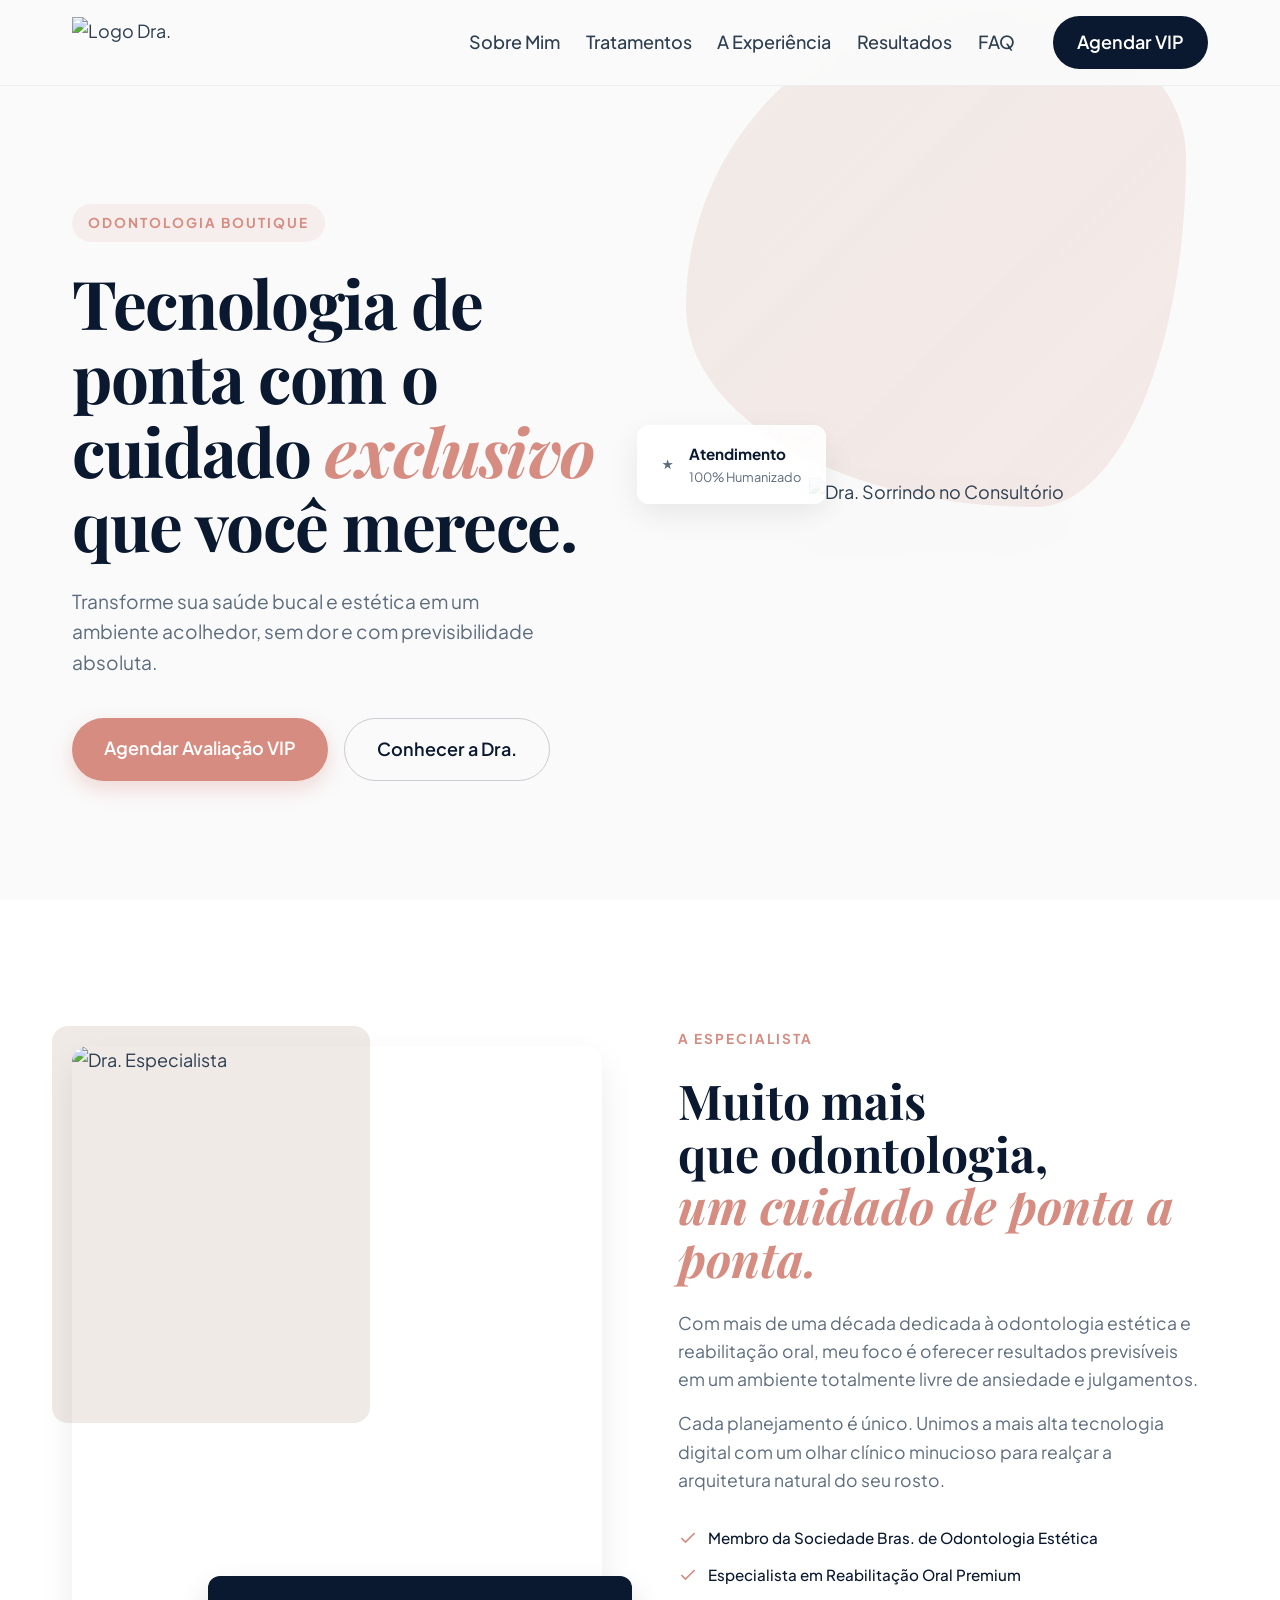
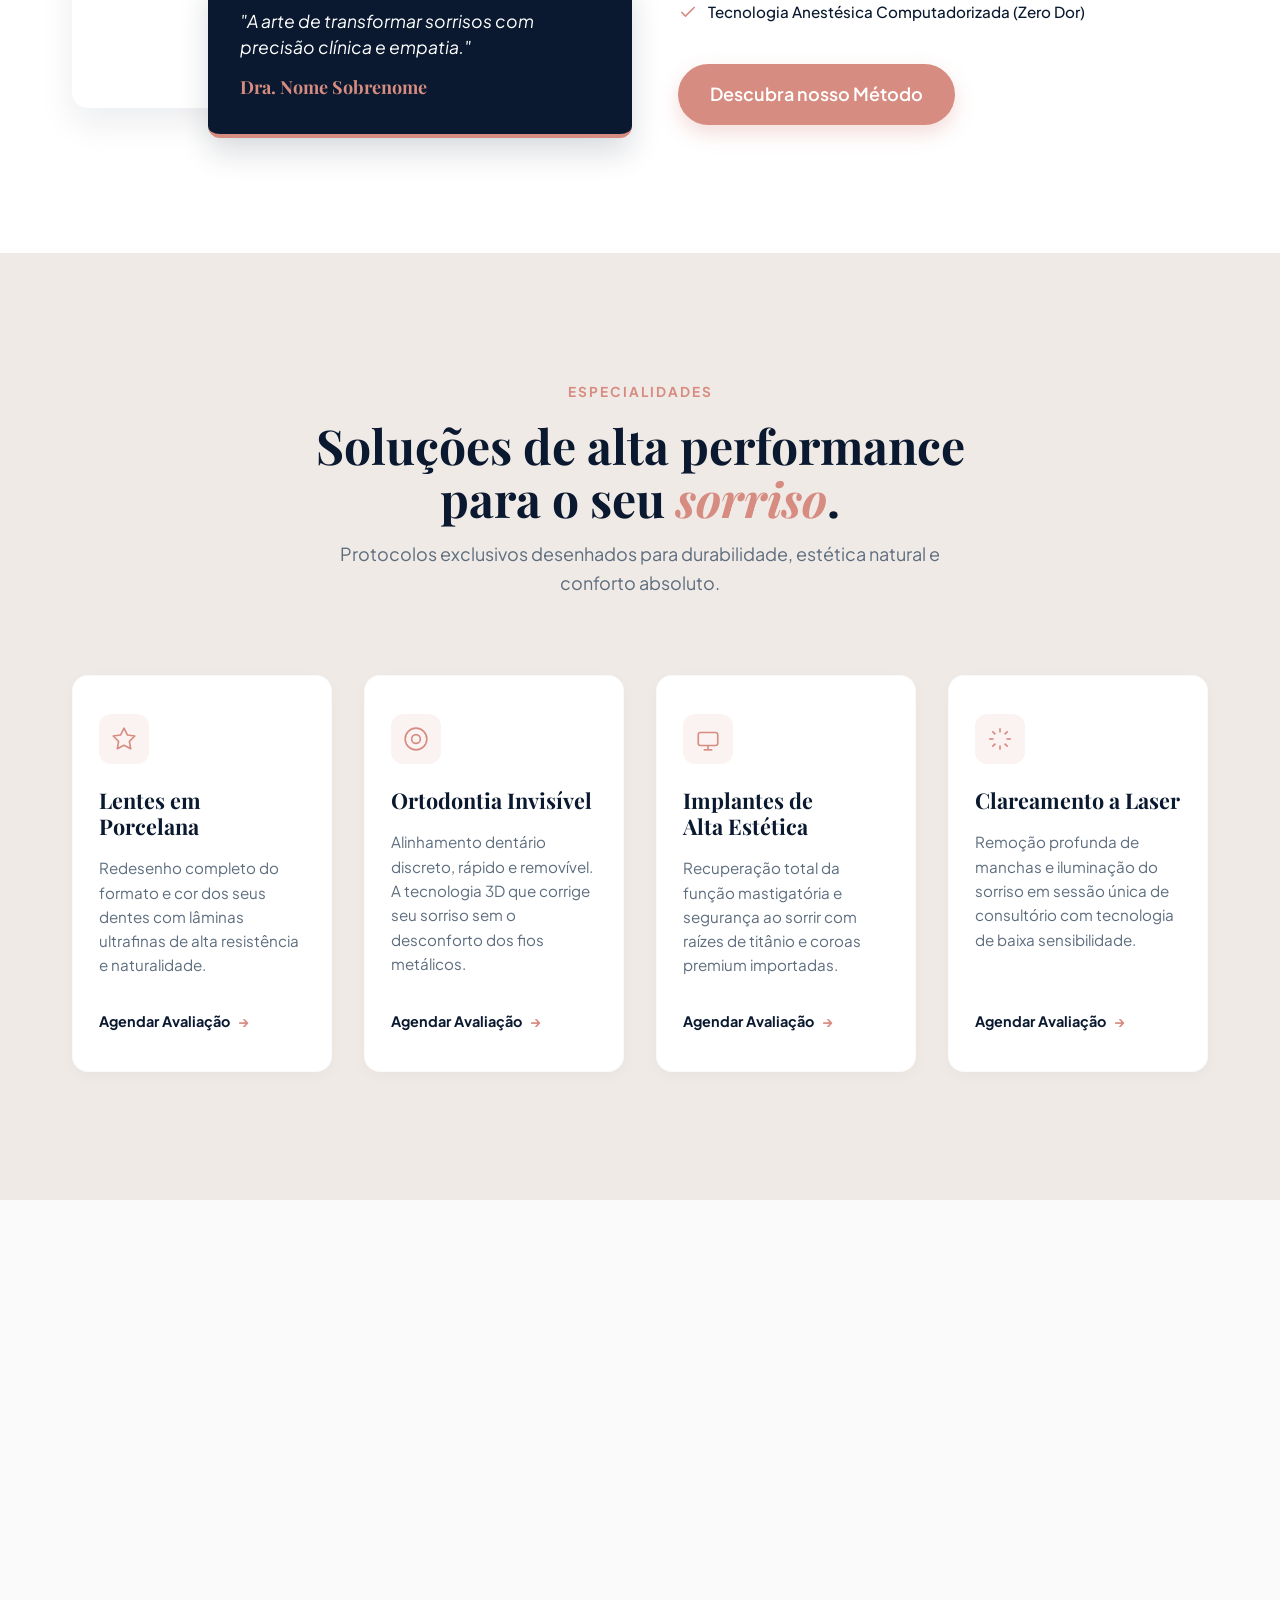
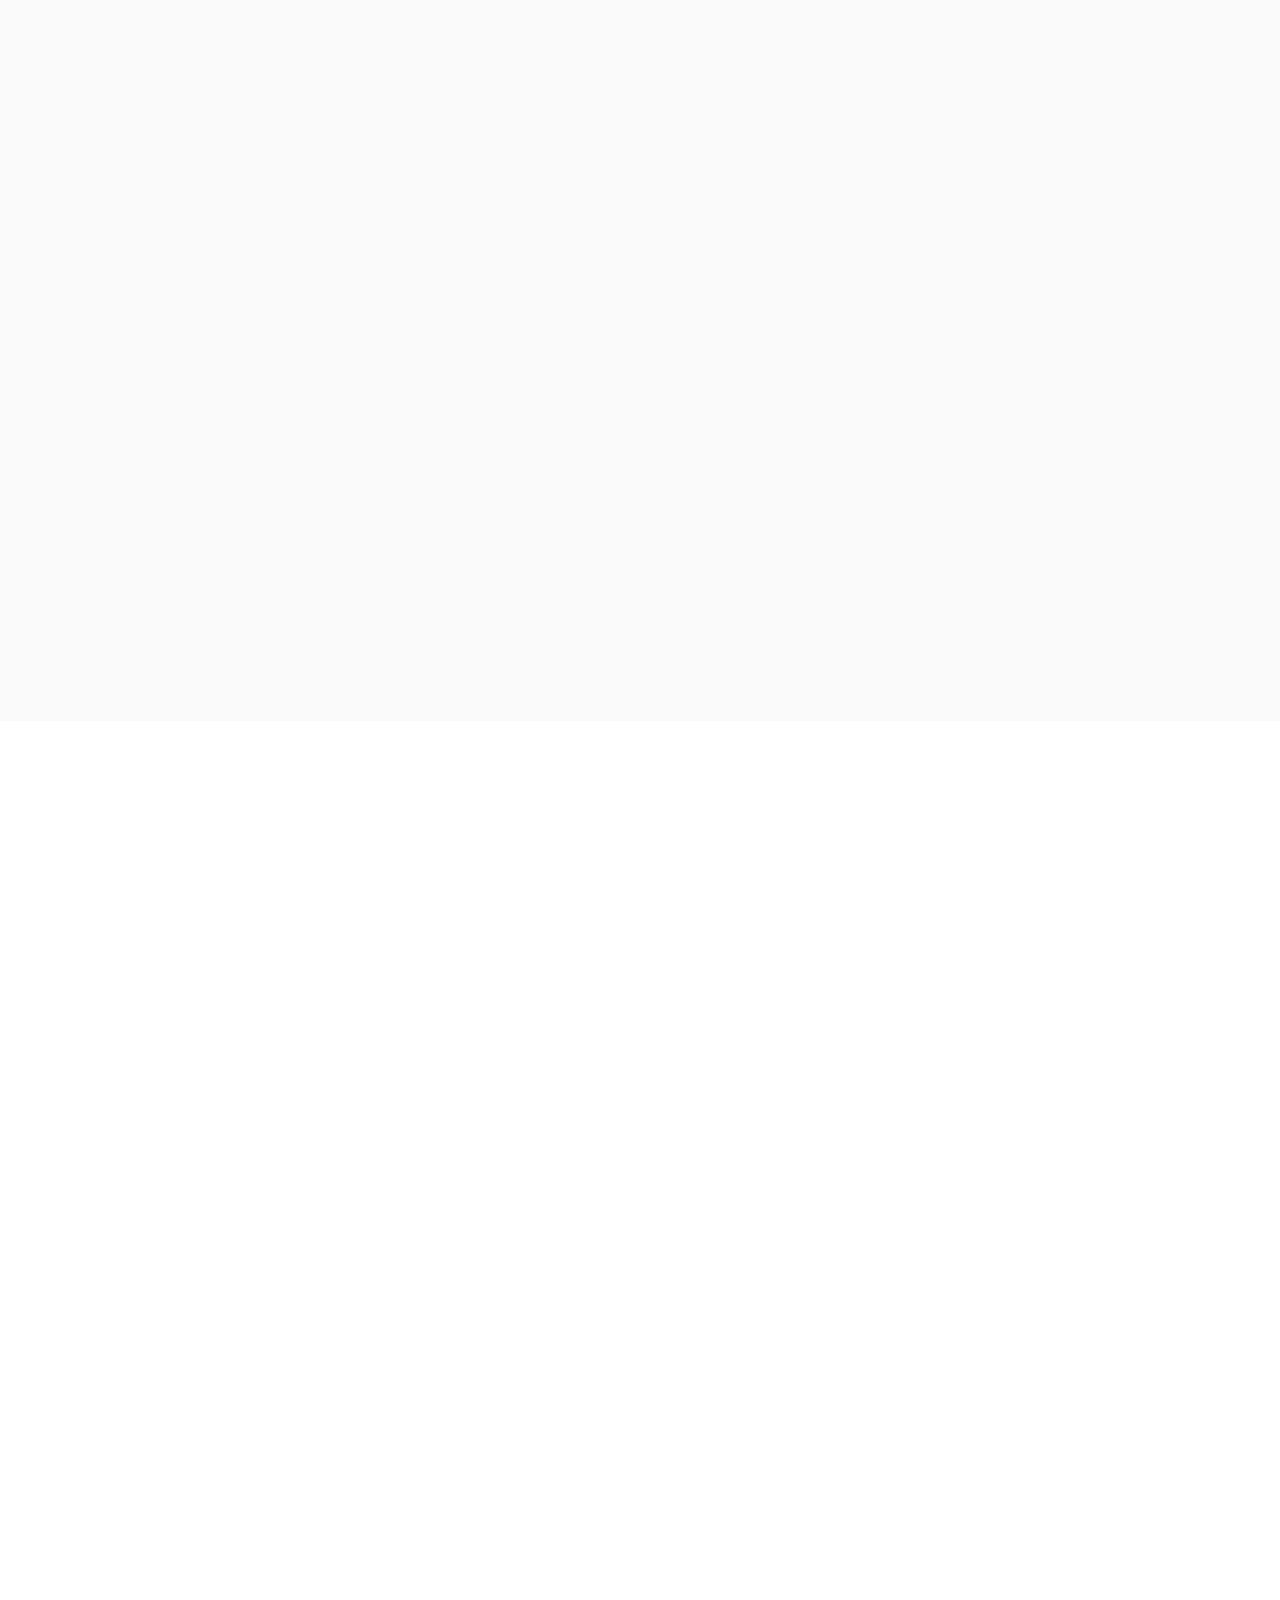
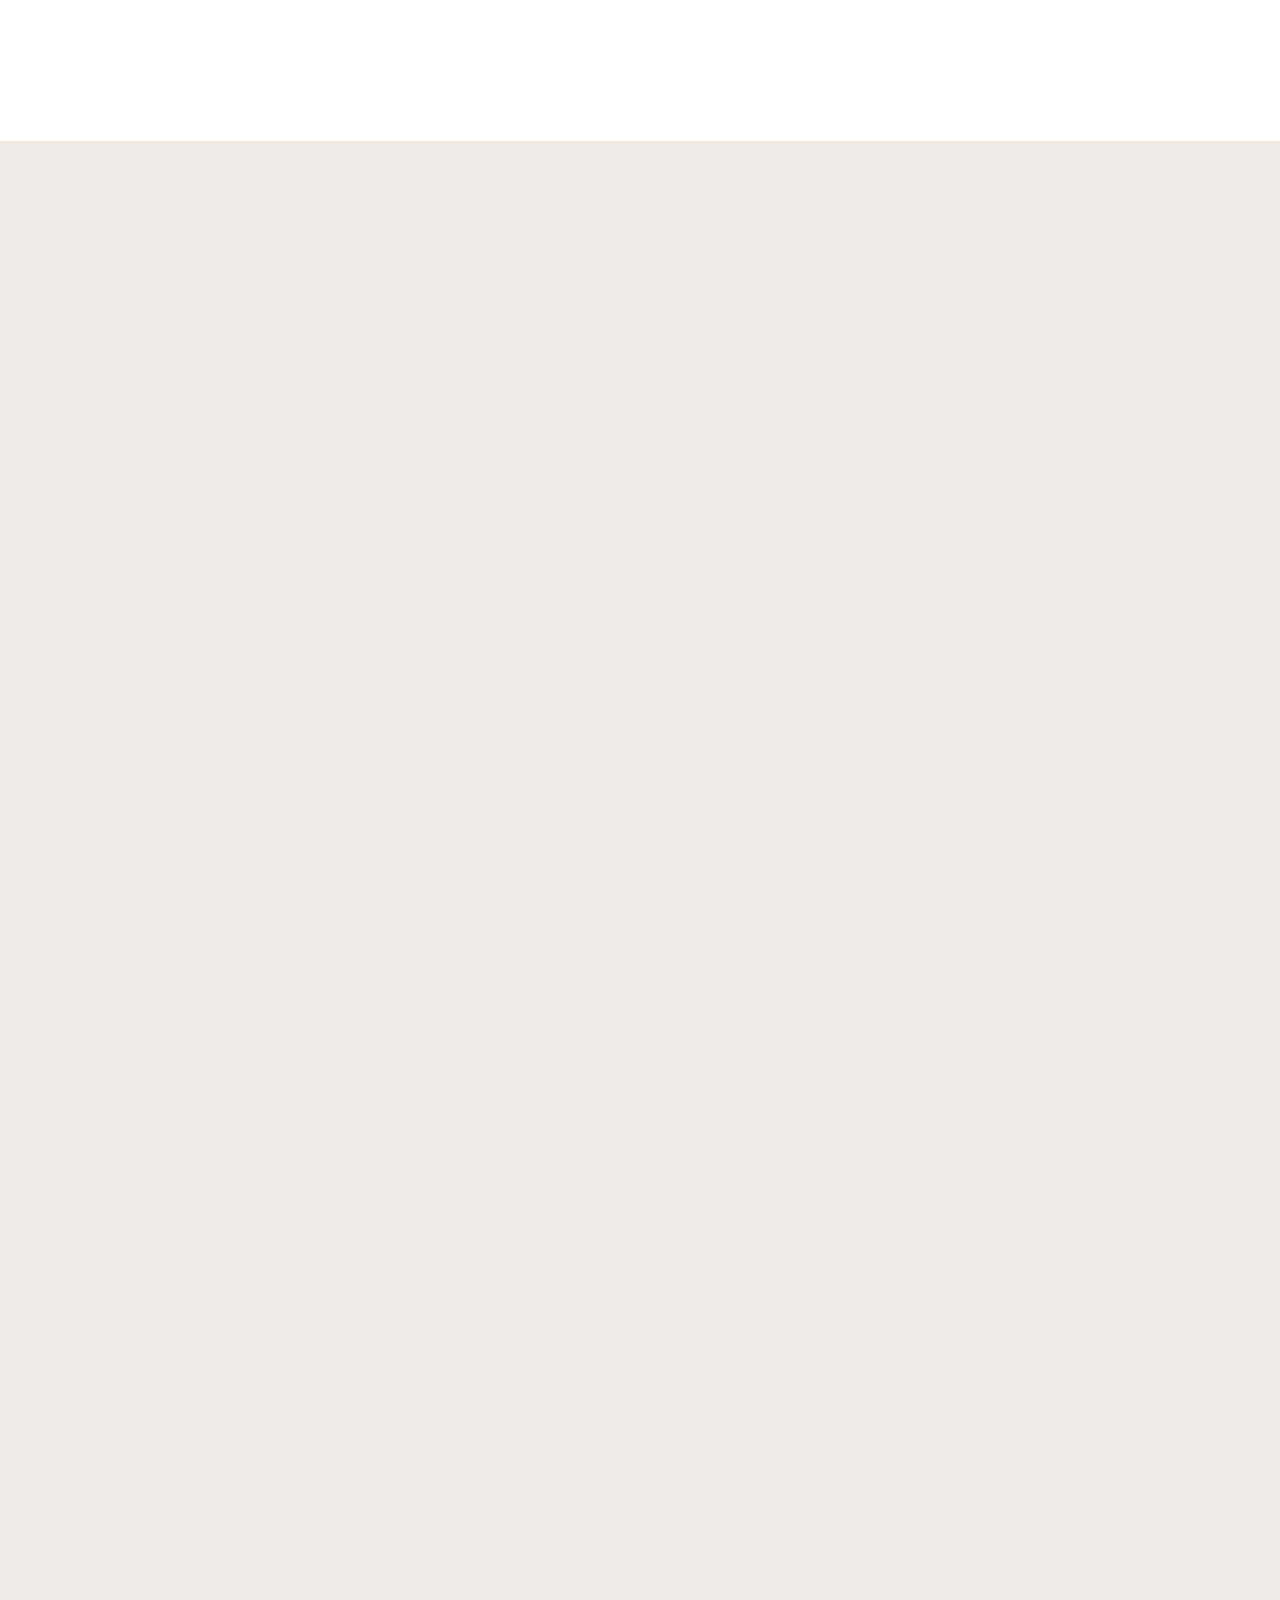
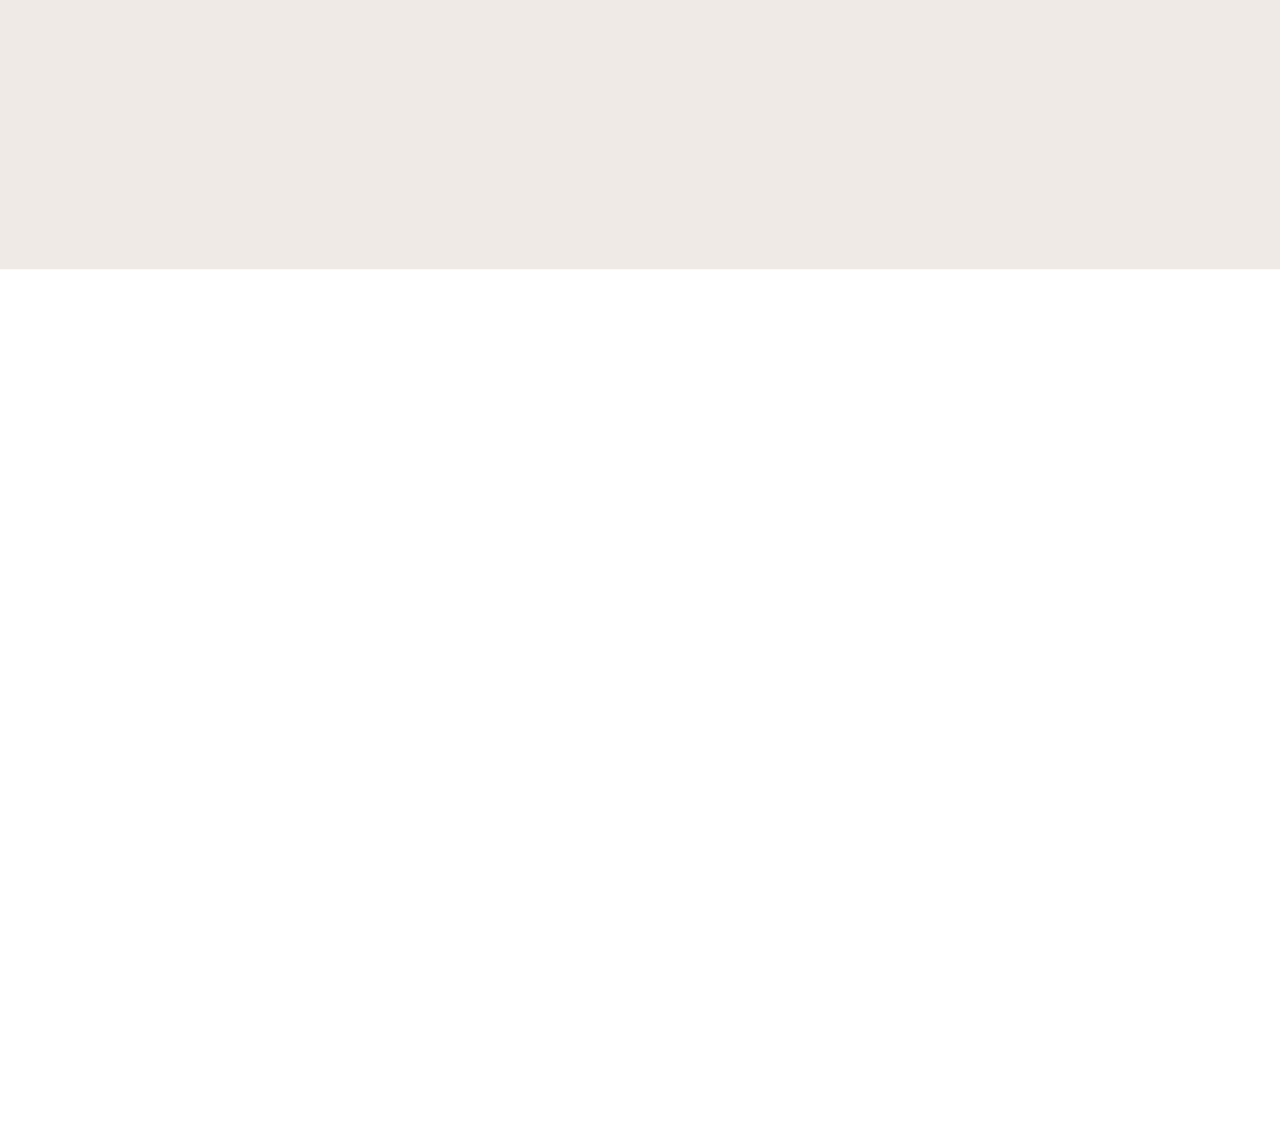
==== index.html @ 623f7284 "Initial commit" ====
<!DOCTYPE html>
<html lang="pt-BR">

<head>
    <meta charset="UTF-8">
    <meta name="viewport" content="width=device-width, initial-scale=1.0">
    <title>Dra. Especialista | Odontologia Boutique</title>
    <meta name="description"
        content="Odontologia avançada com cuidado exclusivo. Transforme seu sorriso e sua confiança.">

    <link rel="preconnect" href="https://fonts.googleapis.com">
    <link rel="preconnect" href="https://fonts.gstatic.com" crossorigin>
    <link
        href="https://fonts.googleapis.com/css2?family=Playfair+Display:ital,wght@0,600;0,700;1,600&family=Plus+Jakarta+Sans:wght@400;500;600;700&display=swap"
        rel="stylesheet">

    <link rel="stylesheet" href="style/style.css">
</head>

<body>

    <header class="header-principal">
        <div class="container-nav">
            <a href="#" class="logo-link" aria-label="Página Inicial">
                <img src="img/logo-dra.png" alt="Logo Dra." width="180" height="60" class="logo-img" decoding="async"
                    fetchpriority="high">
            </a>

            <nav class="nav-menu" id="nav-menu" aria-label="Menu Principal">
                <ul class="nav-lista">
                    <li><a href="#sobre" class="nav-link">Sobre Mim</a></li>
                    <li><a href="#tratamentos" class="nav-link">Tratamentos</a></li>
                    <li><a href="#experiencia" class="nav-link">A Experiência</a></li>
                    <li><a href="#resultados" class="nav-link">Resultados</a></li>
                    <li><a href="#faq" class="nav-link">FAQ</a></li>
                </ul>
                <a href="#agendar" class="btn-cta-nav">Agendar VIP</a>
            </nav>

            <button class="menu-toggle" aria-expanded="false" aria-controls="nav-menu"
                aria-label="Abrir menu de navegação">
                <span class="linha"></span>
                <span class="linha"></span>
            </button>
        </div>
    </header>

    <main id="conteudo-principal">

        <section class="hero-dra" id="inicio">
            <div class="container-hero-dra">

                <div class="hero-conteudo">
                    <span class="badge-hero slide-up-1">Odontologia Boutique</span>
                    <h1 class="hero-titulo slide-up-2">
                        Tecnologia de ponta com o cuidado <span class="destaque-rosa">exclusivo</span> que você merece.
                    </h1>
                    <p class="hero-subtexto slide-up-3">
                        Transforme sua saúde bucal e estética em um ambiente acolhedor, sem dor e com previsibilidade
                        absoluta.
                    </p>
                    <div class="hero-botoes slide-up-4">
                        <a href="#agendar" class="btn-primario">Agendar Avaliação VIP</a>
                        <a href="#sobre" class="btn-secundario">Conhecer a Dra.</a>
                    </div>
                </div>

                <div class="hero-imagem fade-in-right">
                    <div class="shape-fundo"></div>
                    <picture>
                        <source srcset="img/dra-hero.avif" type="image/avif">
                        <img src="img/dra-hero.webp" alt="Dra. Sorrindo no Consultório" class="img-dra"
                            fetchpriority="high" decoding="sync" loading="eager">
                    </picture>

                    <div class="card-flutuante">
                        <span class="icone-star">★</span>
                        <div>
                            <strong>Atendimento</strong>
                            <span>100% Humanizado</span>
                        </div>
                    </div>
                </div>

            </div>
        </section>
        <section class="secao-sobre" id="sobre">
            <div class="container-sobre">

                <div class="sobre-imagem-wrapper reveal fade-in-left">
                    <div class="sobre-decoracao"></div>
                    <img src="img/dra-perfil.webp" alt="Dra. Especialista" loading="lazy" class="img-sobre">

                    <div class="sobre-quote">
                        <p>"A arte de transformar sorrisos com precisão clínica e empatia."</p>
                        <span class="assinatura-dra">Dra. Nome Sobrenome</span>
                    </div>
                </div>

                <div class="sobre-conteudo reveal slide-up">
                    <span class="badge-secao">A Especialista</span>
                    <h2 class="titulo-secao">
                        Muito mais que odontologia, <br>
                        <span class="destaque-rosa">um cuidado de ponta a ponta.</span>
                    </h2>

                    <div class="textos-sobre">
                        <p>Com mais de uma década dedicada à odontologia estética e reabilitação oral, meu foco é
                            oferecer resultados previsíveis em um ambiente totalmente livre de ansiedade e julgamentos.
                        </p>
                        <p>Cada planejamento é único. Unimos a mais alta tecnologia digital com um olhar clínico
                            minucioso para realçar a arquitetura natural do seu rosto.</p>
                    </div>

                    <ul class="lista-credenciais">
                        <li>
                            <svg viewBox="0 0 24 24" fill="none" stroke="var(--cor-secundaria)" stroke-width="2"
                                width="20" height="20">
                                <polyline points="20 6 9 17 4 12"></polyline>
                            </svg>
                            Membro da Sociedade Bras. de Odontologia Estética
                        </li>
                        <li>
                            <svg viewBox="0 0 24 24" fill="none" stroke="var(--cor-secundaria)" stroke-width="2"
                                width="20" height="20">
                                <polyline points="20 6 9 17 4 12"></polyline>
                            </svg>
                            Especialista em Reabilitação Oral Premium
                        </li>
                        <li>
                            <svg viewBox="0 0 24 24" fill="none" stroke="var(--cor-secundaria)" stroke-width="2"
                                width="20" height="20">
                                <polyline points="20 6 9 17 4 12"></polyline>
                            </svg>
                            Tecnologia Anestésica Computadorizada (Zero Dor)
                        </li>
                    </ul>

                    <a href="#experiencia" class="btn-primario btn-margin-top">Descubra nosso Método</a>
                </div>

            </div>
        </section>
        <section class="secao-tratamentos" id="tratamentos">
            <div class="container-tratamentos">

                <div class="cabecalho-secao reveal slide-up">
                    <span class="badge-secao badge-centralizado">Especialidades</span>
                    <h2 class="titulo-secao">
                        Soluções de alta performance <br> para o seu <span class="destaque-rosa">sorriso</span>.
                    </h2>
                    <p class="subtitulo-secao">Protocolos exclusivos desenhados para durabilidade, estética natural e
                        conforto absoluto.</p>
                </div>

                <div class="grid-tratamentos">

                    <article class="card-tratamento reveal slide-up" style="animation-delay: 0.1s;">
                        <div class="icone-tratamento">
                            <svg viewBox="0 0 24 24" fill="none" stroke="currentColor" stroke-width="1.5">
                                <path
                                    d="M12 2L15.09 8.26L22 9.27L17 14.14L18.18 21.02L12 17.77L5.82 21.02L7 14.14L2 9.27L8.91 8.26L12 2Z"
                                    stroke-linejoin="round" />
                            </svg>
                        </div>
                        <h3>Lentes em Porcelana</h3>
                        <p>Redesenho completo do formato e cor dos seus dentes com lâminas ultrafinas de alta
                            resistência e naturalidade.</p>
                        <a href="#agendar" class="link-tratamento">Agendar Avaliação <span class="seta">→</span></a>
                    </article>

                    <article class="card-tratamento reveal slide-up" style="animation-delay: 0.2s;">
                        <div class="icone-tratamento">
                            <svg viewBox="0 0 24 24" fill="none" stroke="currentColor" stroke-width="1.5">
                                <path
                                    d="M12 22C17.5228 22 22 17.5228 22 12C22 6.47715 17.5228 2 12 2C6.47715 2 2 6.47715 2 12C2 17.5228 6.47715 22 12 22Z"
                                    stroke-linejoin="round" />
                                <path
                                    d="M8 12C8 14.2091 9.79086 16 12 16C14.2091 16 16 14.2091 16 12C16 9.79086 14.2091 8 12 8C9.79086 8 8 9.79086 8 12Z"
                                    stroke-linejoin="round" />
                            </svg>
                        </div>
                        <h3>Ortodontia Invisível</h3>
                        <p>Alinhamento dentário discreto, rápido e removível. A tecnologia 3D que corrige seu sorriso
                            sem o desconforto dos fios metálicos.</p>
                        <a href="#agendar" class="link-tratamento">Agendar Avaliação <span class="seta">→</span></a>
                    </article>

                    <article class="card-tratamento reveal slide-up" style="animation-delay: 0.3s;">
                        <div class="icone-tratamento">
                            <svg viewBox="0 0 24 24" fill="none" stroke="currentColor" stroke-width="1.5">
                                <path
                                    d="M21 16V8C21 6.89543 20.1046 6 19 6H5C3.89543 6 3 6.89543 3 8V16C3 17.1046 3.89543 18 5 18H19C20.1046 18 21 17.1046 21 16Z"
                                    stroke-linejoin="round" />
                                <path d="M12 22V18" stroke-linejoin="round" />
                                <path d="M8 22H16" stroke-linejoin="round" />
                            </svg>
                        </div>
                        <h3>Implantes de Alta Estética</h3>
                        <p>Recuperação total da função mastigatória e segurança ao sorrir com raízes de titânio e coroas
                            premium importadas.</p>
                        <a href="#agendar" class="link-tratamento">Agendar Avaliação <span class="seta">→</span></a>
                    </article>

                    <article class="card-tratamento reveal slide-up" style="animation-delay: 0.4s;">
                        <div class="icone-tratamento">
                            <svg viewBox="0 0 24 24" fill="none" stroke="currentColor" stroke-width="1.5">
                                <path d="M12 2V6" stroke-linejoin="round" />
                                <path d="M12 18V22" stroke-linejoin="round" />
                                <path d="M4.93 4.93L7.76 7.76" stroke-linejoin="round" />
                                <path d="M16.24 16.24L19.07 19.07" stroke-linejoin="round" />
                                <path d="M2 12H6" stroke-linejoin="round" />
                                <path d="M18 12H22" stroke-linejoin="round" />
                                <path d="M4.93 19.07L7.76 16.24" stroke-linejoin="round" />
                                <path d="M16.24 7.76L19.07 4.93" stroke-linejoin="round" />
                            </svg>
                        </div>
                        <h3>Clareamento a Laser</h3>
                        <p>Remoção profunda de manchas e iluminação do sorriso em sessão única de consultório com
                            tecnologia de baixa sensibilidade.</p>
                        <a href="#agendar" class="link-tratamento">Agendar Avaliação <span class="seta">→</span></a>
                    </article>

                </div>
            </div>
        </section>
        <section class="secao-experiencia" id="experiencia">
            <div class="container-experiencia">

                <div class="cabecalho-secao reveal slide-up">
                    <span class="badge-secao badge-centralizado">O Consultório</span>
                    <h2 class="titulo-secao">
                        Redefinindo sua <span class="destaque-rosa">experiência</span> no dentista.
                    </h2>
                    <p class="subtitulo-secao">Esqueça o branco hospitalar e o som do motorzinho. Criamos um refúgio
                        focado no seu bem-estar e relaxamento absoluto.</p>
                </div>

                <div class="bento-grid">

                    <div class="bento-item bento-large reveal fade-in-left">
                        <img src="img/clinica-recepcao.webp" alt="Recepção Premium da Clínica" loading="lazy"
                            class="bento-img">
                        <div class="bento-overlay">
                            <div class="bento-conteudo">
                                <h3>Ambiente Boutique</h3>
                                <p>Arquitetura sensorial pensada para reduzir a ansiedade desde o primeiro passo.</p>
                            </div>
                        </div>
                    </div>

                    <div class="bento-item bento-text reveal slide-up" style="animation-delay: 0.2s;">
                        <svg viewBox="0 0 24 24" fill="none" stroke="var(--cor-secundaria)" stroke-width="1.5"
                            class="bento-icon">
                            <path d="M18 8h1a4 4 0 0 1 0 8h-1M2 8h16v9a4 4 0 0 1-4 4H6a4 4 0 0 1-4-4V8z"
                                stroke-linejoin="round" />
                            <path d="M6 1v3M10 1v3M14 1v3" stroke-linejoin="round" />
                        </svg>
                        <h3>Menu Conforto</h3>
                        <p>Aromaterapia, carta de cafés especiais, fones com cancelamento de ruído e mantas térmicas
                            durante o atendimento.</p>
                    </div>

                    <div class="bento-item bento-small reveal slide-up" style="animation-delay: 0.3s;">
                        <img src="img/clinica-tecnologia.webp" alt="Scanner 3D Odontológico" loading="lazy"
                            class="bento-img">
                        <div class="bento-overlay">
                            <div class="bento-conteudo">
                                <h3>Odontologia Digital</h3>
                                <p>Precisão milimétrica sem moldes desconfortáveis.</p>
                            </div>
                        </div>
                    </div>

                </div>

            </div>
        </section>
        <section class="secao-resultados" id="resultados">
            <div class="container-resultados">

                <div class="cabecalho-secao reveal slide-up">
                    <span class="badge-secao badge-centralizado">Resultados Reais</span>
                    <h2 class="titulo-secao">
                        A arte de reescrever <span class="destaque-rosa">sorrisos</span>.
                    </h2>
                    <p class="subtitulo-secao">Cada transformação é um projeto único de arquitetura facial, desenhado
                        para devolver sua máxima confiança de forma natural.</p>
                </div>

                <div class="grid-resultados">

                    <article class="card-resultado reveal slide-up" style="animation-delay: 0.1s;">
                        <img src="img/resultado-1.webp" alt="Antes e Depois - Facetas em Porcelana" loading="lazy"
                            class="img-resultado">
                        <div class="overlay-resultado">
                            <span class="tag-tratamento">Lentes em Porcelana</span>
                        </div>
                    </article>

                    <article class="card-resultado reveal slide-up" style="animation-delay: 0.2s;">
                        <img src="img/resultado-2.webp" alt="Antes e Depois - Alinhadores" loading="lazy"
                            class="img-resultado">
                        <div class="overlay-resultado">
                            <span class="tag-tratamento">Ortodontia Invisível</span>
                        </div>
                    </article>

                    <article class="card-resultado reveal slide-up" style="animation-delay: 0.3s;">
                        <img src="img/resultado-3.webp" alt="Antes e Depois - Reabilitação Oral" loading="lazy"
                            class="img-resultado">
                        <div class="overlay-resultado">
                            <span class="tag-tratamento">Reabilitação Oral</span>
                        </div>
                    </article>

                </div>

                <div class="container-cta-central reveal slide-up" style="animation-delay: 0.4s;">
                    <a href="#agendar" class="btn-primario">Quero transformar meu sorriso</a>
                </div>

            </div>
        </section>
        <section class="secao-metodo" id="metodo">
            <div class="container-metodo">

                <div class="cabecalho-secao reveal slide-up">
                    <span class="badge-secao badge-centralizado">Sua Jornada</span>
                    <h2 class="titulo-secao">
                        Previsibilidade em <span class="destaque-rosa">cada etapa</span>.
                    </h2>
                    <p class="subtitulo-secao">Um processo transparente, desenhado para eliminar surpresas e garantir a
                        sua tranquilidade do início ao fim.</p>
                </div>

                <div class="timeline-boutique">

                    <div class="passo-boutique reveal slide-up">
                        <div class="passo-conteudo">
                            <span class="passo-numero">01</span>
                            <h3>Mapeamento Sensorial & Digital</h3>
                            <p>Nossa primeira consulta é uma imersão. Utilizamos escaneamento intraoral 3D e fotografias
                                de alta resolução para entender não apenas seus dentes, mas a harmonia completa do seu
                                rosto.</p>
                        </div>
                    </div>

                    <div class="passo-boutique reveal slide-up">
                        <div class="passo-conteudo">
                            <span class="passo-numero">02</span>
                            <h3>Arquitetura do Sorriso</h3>
                            <p>Desenhamos o projeto final no computador. Você participa ativamente do planejamento,
                                visualizando e aprovando o resultado estético antes de qualquer intervenção clínica.</p>
                        </div>
                    </div>

                    <div class="passo-boutique reveal slide-up">
                        <div class="passo-conteudo">
                            <span class="passo-numero">03</span>
                            <h3>Execução Minimamente Invasiva</h3>
                            <p>O procedimento é realizado com precisão milimétrica, utilizando guias cirúrgicos e
                                anestesia computadorizada para garantir uma experiência de conforto absoluto e zero dor.
                            </p>
                        </div>
                    </div>

                    <div class="passo-boutique reveal slide-up">
                        <div class="passo-conteudo">
                            <span class="passo-numero">04</span>
                            <h3>Acompanhamento Premium</h3>
                            <p>Sua jornada não termina na cadeira. Nossa equipe realiza um monitoramento contínuo da sua
                                adaptação e saúde bucal, garantindo a longevidade impecável do tratamento.</p>
                        </div>
                    </div>

                </div>

            </div>
        </section>
        <section class="secao-faq" id="faq">
            <div class="container-faq">

                <div class="cabecalho-secao reveal slide-up">
                    <span class="badge-secao badge-centralizado">Transparência</span>
                    <h2 class="titulo-secao">
                        Perguntas <span class="destaque-rosa">Frequentes</span>
                    </h2>
                    <p class="subtitulo-secao">Tudo o que você precisa saber antes de dar o primeiro passo para a sua
                        transformação.</p>
                </div>

                <div class="lista-faq reveal slide-up" style="animation-delay: 0.2s;">

                    <details class="item-faq" name="faq-boutique">
                        <summary class="pergunta-faq">
                            Como funciona a primeira avaliação?
                            <span class="icone-faq">+</span>
                        </summary>
                        <div class="resposta-faq">
                            <p>Nossa primeira consulta é uma imersão na sua saúde bucal. Realizamos um escaneamento
                                digital 3D completo e registro fotográfico. Com isso, apresentamos um diagnóstico
                                preciso e o plano de tratamento ideal, desenhado exclusivamente para a arquitetura do
                                seu rosto.</p>
                        </div>
                    </details>

                    <details class="item-faq" name="faq-boutique">
                        <summary class="pergunta-faq">
                            Os procedimentos causam dor?
                            <span class="icone-faq">+</span>
                        </summary>
                        <div class="resposta-faq">
                            <p>Absolutamente não. Nosso conceito de Odontologia Boutique inclui o uso de tecnologia
                                anestésica computadorizada e técnicas minimamente invasivas, garantindo que sua
                                experiência seja 100% confortável e livre de ansiedade.</p>
                        </div>
                    </details>

                    <details class="item-faq" name="faq-boutique">
                        <summary class="pergunta-faq">
                            Qual a durabilidade das Lentes em Porcelana?
                            <span class="icone-faq">+</span>
                        </summary>
                        <div class="resposta-faq">
                            <p>Utilizamos cerâmicas de ultra resistência. Com a higiene bucal correta e o acompanhamento
                                preventivo regular em nosso consultório, suas lentes podem durar de 15 a 20 anos,
                                preservando o brilho e a naturalidade originais.</p>
                        </div>
                    </details>

                    <details class="item-faq" name="faq-boutique">
                        <summary class="pergunta-faq">
                            Quais são as formas de pagamento?
                            <span class="icone-faq">+</span>
                        </summary>
                        <div class="resposta-faq">
                            <p>Oferecemos condições flexíveis e alinhadas ao seu planejamento. Aceitamos os principais
                                cartões de crédito (com opções de parcelamento estendido) e pagamentos à vista via PIX
                                com condições especiais.</p>
                        </div>
                    </details>

                </div>
            </div>
        </section>

    </main>

    <script src="script/script.js" defer></script>
</body>

</html>
---- style/style.css ----
@charset "UTF-8";

/* ==========================================================================
   1. BASE E VARIÁVEIS (DESIGN BOUTIQUE)
   ========================================================================== */
:root {
    --cor-fundo: #FAFAFA;
    /* Off-White Premium */
    --cor-fundo-suave: #F0EAE6;
    /* Nude Suave */
    --cor-fundo-header: rgba(250, 250, 250, 0.95);

    --cor-texto: #2C3E50;
    /* Azul Petróleo Escuro (Leitura) */
    --cor-texto-mutado: #5D6D7E;

    --cor-primaria: #0A192F;
    /* Deep Blue (Títulos/Autoridade) */
    --cor-secundaria: #D68C80;
    /* Rosa Seco / Rose Gold (Destaques/CTAs) */
    --cor-secundaria-hover: #BF756A;
    --cor-branco: #FFFFFF;

    --fonte-padrao: 'Plus Jakarta Sans', sans-serif;
    --fonte-titulos: 'Playfair Display', serif;
    --tamanho-texto: clamp(1rem, 0.95rem + 0.25vw, 1.125rem);

    --container-width: 1200px;
    --padding-container: clamp(1rem, 5vw, 2rem);
    --transicao-padrao: 0.4s cubic-bezier(0.16, 1, 0.3, 1);
}

*,
*::before,
*::after {
    margin: 0;
    padding: 0;
    box-sizing: border-box;
}

html {
    scroll-behavior: smooth;
    overflow-x: hidden;
    text-rendering: optimizeLegibility;
    touch-action: manipulation;
}

body {
    min-height: 100vh;
    font-family: var(--fonte-padrao);
    font-size: var(--tamanho-texto);
    background-color: var(--cor-fundo);
    color: var(--cor-texto);
    line-height: 1.6;
    position: relative;
    -webkit-font-smoothing: antialiased;
    width: 100%;
    max-width: 100%;
    overflow-x: hidden;
}

h1,
h2,
h3,
h4,
h5,
h6 {
    font-family: var(--fonte-titulos);
    color: var(--cor-primaria);
    text-wrap: balance;
}

img,
picture,
svg,
video {
    max-width: 100%;
    display: block;
    height: auto;
}

a {
    text-decoration: none;
    color: inherit;
    transition: var(--transicao-padrao);
}

button {
    cursor: pointer;
    border: none;
    background: none;
    font-family: inherit;
    touch-action: manipulation;
}

@media (prefers-reduced-motion: reduce) {

    *,
    *::before,
    *::after {
        animation-duration: 0.01ms !important;
        animation-iteration-count: 1 !important;
        transition-duration: 0.01ms !important;
        scroll-behavior: auto !important;
    }
}

/* ==========================================================================
   2. HEADER E NAVEGAÇÃO
   ========================================================================== */
.header-principal {
    position: fixed;
    top: 0;
    left: 0;
    width: 100%;
    z-index: 1000;
    background-color: var(--cor-fundo-header);
    backdrop-filter: blur(12px);
    -webkit-backdrop-filter: blur(12px);
    border-bottom: 1px solid rgba(10, 25, 47, 0.05);
    transition: box-shadow var(--transicao-padrao);
}

.header-principal.scrolled {
    box-shadow: 0 4px 20px rgba(10, 25, 47, 0.05);
}

.container-nav {
    max-width: var(--container-width);
    margin: 0 auto;
    padding: 1rem var(--padding-container);
    display: flex;
    justify-content: space-between;
    align-items: center;
}

.logo-img {
    height: clamp(40px, 4vw, 55px);
    width: auto;
    object-fit: contain;
}

.nav-menu {
    display: flex;
    align-items: center;
    gap: clamp(1.5rem, 3vw, 2.5rem);
}

.nav-lista {
    list-style: none;
    display: flex;
    gap: clamp(1rem, 2vw, 2rem);
}

.nav-link {
    font-weight: 500;
    position: relative;
    padding: 0.5rem 0;
    color: var(--cor-texto);
}

.nav-link::after {
    content: '';
    position: absolute;
    bottom: 0;
    left: 50%;
    width: 0;
    height: 2px;
    background-color: var(--cor-secundaria);
    transition: var(--transicao-padrao);
    transform: translateX(-50%);
}

.nav-link:hover,
.nav-link:focus {
    color: var(--cor-secundaria);
}

.nav-link:hover::after {
    width: 100%;
}

.btn-cta-nav {
    background-color: var(--cor-primaria);
    color: var(--cor-branco);
    font-weight: 600;
    padding: 0.75rem 1.5rem;
    border-radius: 50px;
    transition: var(--transicao-padrao);
    display: inline-flex;
    align-items: center;
    justify-content: center;
}

.btn-cta-nav:hover {
    background-color: var(--cor-secundaria);
    transform: translateY(-2px);
    box-shadow: 0 4px 15px rgba(214, 140, 128, 0.2);
}

.menu-toggle {
    display: none;
}

/* ==========================================================================
   3. HERO SECTION (DRA. SOLO)
   ========================================================================== */
.hero-dra {
    position: relative;
    min-height: 100dvh;
    display: flex;
    align-items: center;
    background-color: var(--cor-fundo);
    padding-top: 85px;
    overflow: hidden;
}

.container-hero-dra {
    width: 100%;
    max-width: var(--container-width);
    margin: 0 auto;
    padding: clamp(2rem, 5vh, 4rem) var(--padding-container);
    display: grid;
    grid-template-columns: 1fr 1fr;
    gap: 3rem;
    align-items: center;
}

.hero-conteudo {
    display: flex;
    flex-direction: column;
    gap: 1.5rem;
    z-index: 2;
}

.badge-hero {
    align-self: flex-start;
    font-size: 0.85rem;
    font-weight: 700;
    text-transform: uppercase;
    letter-spacing: 2px;
    color: var(--cor-secundaria);
    background-color: rgba(214, 140, 128, 0.1);
    padding: 0.5rem 1rem;
    border-radius: 50px;
}

.hero-titulo {
    color: var(--cor-primaria);
    font-size: clamp(2.5rem, 4vw + 1rem, 4.5rem);
    line-height: 1.1;
    letter-spacing: -0.02em;
}

.destaque-rosa {
    color: var(--cor-secundaria);
    font-style: italic;
}

.hero-subtexto {
    color: var(--cor-texto-mutado);
    font-size: clamp(1.1rem, 1.5vw, 1.25rem);
    max-width: 90%;
}

.hero-botoes {
    display: flex;
    gap: 1rem;
    margin-top: 1rem;
    flex-wrap: wrap;
}

.btn-primario,
.btn-secundario {
    padding: clamp(0.8rem, 2vw, 1rem) clamp(1.5rem, 4vw, 2rem);
    font-weight: 600;
    border-radius: 50px;
    transition: var(--transicao-padrao);
    text-align: center;
}

.btn-primario {
    background-color: var(--cor-secundaria);
    color: var(--cor-branco);
    box-shadow: 0 8px 20px rgba(214, 140, 128, 0.3);
}

.btn-primario:hover {
    background-color: var(--cor-secundaria-hover);
    transform: translateY(-3px);
    box-shadow: 0 12px 25px rgba(214, 140, 128, 0.4);
}

.btn-secundario {
    background-color: transparent;
    color: var(--cor-primaria);
    border: 1px solid rgba(10, 25, 47, 0.2);
}

.btn-secundario:hover {
    border-color: var(--cor-primaria);
    background-color: rgba(10, 25, 47, 0.03);
}

.hero-imagem {
    position: relative;
    display: flex;
    justify-content: center;
    align-items: flex-end;
    z-index: 1;
}

.shape-fundo {
    position: absolute;
    width: clamp(280px, 40vw, 500px);
    height: clamp(280px, 40vw, 500px);
    background: linear-gradient(135deg, var(--cor-fundo-suave) 0%, rgba(214, 140, 128, 0.15) 100%);
    border-radius: 60% 40% 30% 70% / 60% 30% 70% 40%;
    z-index: -1;
    animation: morph 8s ease-in-out infinite alternate;
}

.img-dra {
    width: 100%;
    max-width: 500px;
    object-fit: contain;
    filter: drop-shadow(0 20px 30px rgba(10, 25, 47, 0.1));
}

.card-flutuante {
    position: absolute;
    bottom: 10%;
    left: -5%;
    background: rgba(255, 255, 255, 0.9);
    backdrop-filter: blur(10px);
    -webkit-backdrop-filter: blur(10px);
    padding: 1rem 1.5rem;
    border-radius: 12px;
    box-shadow: 0 10px 30px rgba(0, 0, 0, 0.08);
    display: flex;
    align-items: center;
    gap: 1rem;
    animation: float 4s ease-in-out infinite;
    border: 1px solid rgba(255, 255, 255, 0.5);
}

.icone-star {
    color: var(--cor-secundaria);
    font-size: 1.5rem;
}

.card-flutuante div {
    display: flex;
    flex-direction: column;
}

.card-flutuante strong {
    color: var(--cor-primaria);
    font-size: 0.95rem;
}

.card-flutuante span {
    color: var(--cor-texto-mutado);
    font-size: 0.8rem;
}

/* Animações Nativas */
@keyframes morph {
    0% {
        border-radius: 60% 40% 30% 70% / 60% 30% 70% 40%;
    }

    50% {
        border-radius: 30% 60% 70% 40% / 50% 60% 30% 60%;
    }

    100% {
        border-radius: 40% 60% 70% 30% / 40% 50% 60% 50%;
    }
}

@keyframes float {
    0% {
        transform: translateY(0px);
    }

    50% {
        transform: translateY(-10px);
    }

    100% {
        transform: translateY(0px);
    }
}

.slide-up-1,
.slide-up-2,
.slide-up-3,
.slide-up-4 {
    opacity: 0;
    animation: slideUpFade 0.8s cubic-bezier(0.16, 1, 0.3, 1) forwards;
}

.slide-up-1 {
    animation-delay: 0.1s;
}

.slide-up-2 {
    animation-delay: 0.2s;
}

.slide-up-3 {
    animation-delay: 0.3s;
}

.slide-up-4 {
    animation-delay: 0.4s;
}

.fade-in-right {
    opacity: 0;
    animation: fadeInRight 1s cubic-bezier(0.16, 1, 0.3, 1) 0.3s forwards;
}

@keyframes slideUpFade {
    from {
        opacity: 0;
        transform: translateY(30px);
    }

    to {
        opacity: 1;
        transform: translateY(0);
    }
}

@keyframes fadeInRight {
    from {
        opacity: 0;
        transform: translateX(40px);
    }

    to {
        opacity: 1;
        transform: translateX(0);
    }
}

/* ==========================================================================
   4. MEDIA QUERIES ESTRITAS (1024, 768, 360)
   ========================================================================== */

/* Tablet / Notebook Menor */
@media (width <=1024px) {
    .container-nav {
        padding: 1rem clamp(1rem, 3vw, 2rem);
    }

    /* Hero Section empilha para garantir a nobreza da foto */
    .container-hero-dra {
        grid-template-columns: 1fr;
        text-align: center;
        gap: 3rem;
        padding-top: 2rem;
    }

    .badge-hero {
        align-self: center;
    }

    .hero-subtexto {
        margin: 0 auto;
    }

    .hero-botoes {
        justify-content: center;
    }

    .card-flutuante {
        left: auto;
        right: 5%;
        bottom: 5%;
    }

    /* Botão CTA do Header */
    .btn-cta-nav {
        display: block;
        width: 100%;
        text-align: center;
    }
}

/* Mobile Padrão */
@media (width <=768px) {

    /* Header Mobile */
    .menu-toggle {
        display: flex;
        flex-direction: column;
        justify-content: center;
        gap: 6px;
        width: 40px;
        height: 40px;
        z-index: 1001;
    }

    .menu-toggle .linha {
        display: block;
        width: 28px;
        height: 2px;
        background-color: var(--cor-primaria);
        transition: transform 0.4s cubic-bezier(0.4, 0, 0.2, 1), opacity 0.3s ease;
        transform-origin: center;
    }

    .menu-toggle[aria-expanded="true"] .linha:nth-child(1) {
        transform: translateY(4px) rotate(45deg);
    }

    .menu-toggle[aria-expanded="true"] .linha:nth-child(2) {
        transform: translateY(-4px) rotate(-45deg);
    }

    .nav-menu {
        position: fixed;
        top: 0;
        right: -100%;
        width: 100vw;
        height: 100dvh;
        background-color: var(--cor-fundo-suave);
        flex-direction: column;
        justify-content: center;
        align-items: center;
        transition: right 0.5s cubic-bezier(0.4, 0, 0.2, 1);
        z-index: 1000;
    }

    .nav-menu.ativo {
        right: 0;
    }

    .nav-lista {
        flex-direction: column;
        align-items: center;
        gap: 2rem;
        margin-bottom: 3rem;
    }

    .nav-link {
        font-size: 1.5rem;
        font-family: var(--fonte-titulos);
    }

    .btn-cta-nav {
        max-width: 320px;
        font-size: 1.125rem;
        padding: 1rem;
    }

    /* Hero Mobile */
    .hero-dra {
        min-height: auto;
        padding-bottom: 3rem;
    }

    .hero-botoes {
        flex-direction: column;
        width: 100%;
        max-width: 340px;
        margin: 1rem auto 0;
    }

    .btn-primario,
    .btn-secundario {
        width: 100%;
        padding: 1rem;
    }

    .shape-fundo {
        width: 280px;
        height: 280px;
    }
}

/* Mobile Pequeno */
@media (width <=360px) {
    .container-nav {
        padding: 0.8rem 1rem;
    }

    .logo-img {
        max-width: 130px;
    }

    .nav-link {
        font-size: 1.25rem;
    }

    .btn-cta-nav {
        padding: 0.8rem;
        font-size: 1rem;
        max-width: 280px;
    }

    .hero-titulo {
        font-size: 2.25rem;
    }

    .btn-primario,
    .btn-secundario {
        font-size: 0.95rem;
    }

    .card-flutuante {
        padding: 0.6rem 1rem;
        transform: scale(0.9);
        right: 0;
    }
}

/* ==========================================================================
   5. SEÇÃO SOBRE MIM (BROKEN GRID & AUTORIDADE)
   ========================================================================== */
.secao-sobre {
    padding: clamp(5rem, 10vw, 8rem) 0;
    background-color: var(--cor-branco);
    content-visibility: auto;
    contain-intrinsic-size: 800px;
    overflow: hidden;
}

.container-sobre {
    max-width: var(--container-width);
    margin: 0 auto;
    padding: 0 var(--padding-container);
    display: grid;
    grid-template-columns: 1fr 1fr;
    gap: clamp(3rem, 6vw, 6rem);
    align-items: center;
}

/* --- COLUNA ESQUERDA (IMAGEM) --- */
.sobre-imagem-wrapper {
    position: relative;
    aspect-ratio: 4 / 5;
    border-radius: 16px;
    z-index: 1;
}

.sobre-decoracao {
    position: absolute;
    top: -20px;
    left: -20px;
    width: 60%;
    height: 60%;
    background-color: var(--cor-fundo-suave);
    /* O tom Nude/Rosa sutil */
    border-radius: 16px;
    z-index: -1;
}

.img-sobre {
    width: 100%;
    height: 100%;
    object-fit: cover;
    border-radius: 16px;
    box-shadow: 0 15px 35px rgba(10, 25, 47, 0.08);
}

.sobre-quote {
    position: absolute;
    bottom: -30px;
    right: -30px;
    background-color: var(--cor-primaria);
    /* Azul Petróleo */
    color: var(--cor-branco);
    padding: clamp(1.5rem, 3vw, 2rem);
    border-radius: 12px;
    max-width: 80%;
    box-shadow: 0 15px 30px rgba(10, 25, 47, 0.15);
    border-bottom: 4px solid var(--cor-secundaria);
}

.sobre-quote p {
    font-size: clamp(0.95rem, 1.5vw, 1.1rem);
    font-style: italic;
    line-height: 1.5;
    margin-bottom: 0.8rem;
}

.assinatura-dra {
    font-family: var(--fonte-titulos);
    font-weight: 700;
    color: var(--cor-secundaria);
    /* Rosa Seco */
}

/* --- COLUNA DIREITA (CONTEÚDO) --- */
.sobre-conteudo {
    display: flex;
    flex-direction: column;
    gap: 1.5rem;
}

.badge-secao {
    align-self: flex-start;
    font-size: 0.85rem;
    font-weight: 700;
    text-transform: uppercase;
    letter-spacing: 2px;
    color: var(--cor-secundaria);
}

.titulo-secao {
    font-size: clamp(2rem, 4vw, 3rem);
    line-height: 1.1;
    color: var(--cor-primaria);
}

.textos-sobre {
    display: flex;
    flex-direction: column;
    gap: 1rem;
    color: var(--cor-texto-mutado);
    font-size: clamp(1rem, 1.5vw, 1.1rem);
}

.lista-credenciais {
    list-style: none;
    display: flex;
    flex-direction: column;
    gap: 0.8rem;
    margin-top: 0.5rem;
}

.lista-credenciais li {
    display: flex;
    align-items: center;
    gap: 10px;
    font-size: 0.95rem;
    color: var(--cor-primaria);
    font-weight: 500;
}

.btn-margin-top {
    margin-top: 1rem;
    align-self: flex-start;
}

/* --- CLASSES DE ANIMAÇÃO NO SCROLL (Injetadas pelo JS) --- */
.reveal {
    opacity: 0;
    will-change: transform, opacity;
}

.reveal.in-view.slide-up {
    animation: slideUpFade 0.8s cubic-bezier(0.16, 1, 0.3, 1) forwards;
}

.reveal.in-view.fade-in-left {
    animation: fadeInLeft 0.8s cubic-bezier(0.16, 1, 0.3, 1) forwards;
}

@keyframes fadeInLeft {
    from {
        opacity: 0;
        transform: translateX(-40px);
    }

    to {
        opacity: 1;
        transform: translateX(0);
    }
}

/* ==========================================================================
   BREAKPOINTS SEÇÃO SOBRE
   ========================================================================== */
@media (width <=1024px) {
    .container-sobre {
        gap: 4rem;
    }

    .sobre-quote {
        right: -10px;
        bottom: -20px;
    }
}

@media (width <=768px) {
    .container-sobre {
        grid-template-columns: 1fr;
        gap: 3rem;
    }

    .sobre-imagem-wrapper {
        max-width: 450px;
        margin: 0 auto 2rem;
    }

    .sobre-quote {
        right: 10px;
        bottom: -20px;
        max-width: 90%;
    }

    .sobre-conteudo {
        text-align: center;
        align-items: center;
    }

    .badge-secao,
    .btn-margin-top {
        align-self: center;
    }

    .lista-credenciais li {
        text-align: left;
    }
}

@media (width <=360px) {
    .sobre-quote {
        padding: 1rem;
        right: 0;
        bottom: -15px;
    }

    .sobre-quote p {
        font-size: 0.9rem;
    }

    .lista-credenciais li {
        font-size: 0.85rem;
    }
}

/* ==========================================================================
   6. SEÇÃO TRATAMENTOS (CARDS PREMIUM & SCROLL SNAP)
   ========================================================================== */
.secao-tratamentos {
    padding: clamp(5rem, 10vw, 8rem) 0;
    /* Usamos a cor suave para contrastar com o branco da seção 'Sobre' */
    background-color: var(--cor-fundo-suave);
    content-visibility: auto;
    contain-intrinsic-size: 800px;
}

.container-tratamentos {
    max-width: var(--container-width);
    margin: 0 auto;
    padding: 0 var(--padding-container);
}

.cabecalho-secao {
    text-align: center;
    margin-bottom: clamp(3rem, 6vw, 5rem);
    display: flex;
    flex-direction: column;
    align-items: center;
    gap: 1rem;
}

.badge-centralizado {
    margin: 0 auto;
}

.subtitulo-secao {
    color: var(--cor-texto-mutado);
    font-size: clamp(1rem, 1.5vw, 1.125rem);
    max-width: 600px;
    margin: 0 auto;
}

/* --- GRID DE CARDS (DESKTOP) --- */
.grid-tratamentos {
    display: grid;
    /* Grid de 4 colunas para o Desktop */
    grid-template-columns: repeat(4, 1fr);
    gap: 2rem;
}

.card-tratamento {
    background-color: var(--cor-branco);
    padding: clamp(1.5rem, 3vw, 2.5rem) clamp(1.5rem, 2vw, 2rem);
    border-radius: 16px;
    box-shadow: 0 4px 15px rgba(10, 25, 47, 0.03);
    border: 1px solid rgba(10, 25, 47, 0.02);
    display: flex;
    flex-direction: column;
    gap: 1rem;
    transition: transform 0.4s cubic-bezier(0.16, 1, 0.3, 1), box-shadow 0.4s ease;
}

.icone-tratamento {
    width: 50px;
    height: 50px;
    background-color: rgba(214, 140, 128, 0.1);
    /* Rosa Seco clarinho */
    color: var(--cor-secundaria);
    border-radius: 12px;
    display: flex;
    align-items: center;
    justify-content: center;
    margin-bottom: 0.5rem;
    transition: var(--transicao-padrao);
}

.icone-tratamento svg {
    width: 26px;
    height: 26px;
}

.card-tratamento h3 {
    font-size: 1.35rem;
    line-height: 1.2;
}

.card-tratamento p {
    color: var(--cor-texto-mutado);
    font-size: 0.95rem;
    flex-grow: 1;
    /* Empurra o link pro fundo do card */
}

.link-tratamento {
    display: inline-flex;
    align-items: center;
    gap: 0.5rem;
    font-size: 0.9rem;
    font-weight: 700;
    color: var(--cor-primaria);
    margin-top: 1rem;
    transition: color 0.3s ease;
}

.link-tratamento .seta {
    transition: transform 0.3s cubic-bezier(0.16, 1, 0.3, 1);
    color: var(--cor-secundaria);
}

/* Interação Desktop */
@media (width > 1024px) {
    .card-tratamento:hover {
        transform: translateY(-8px);
        box-shadow: 0 15px 35px rgba(10, 25, 47, 0.08);
        border-color: rgba(214, 140, 128, 0.2);
    }

    .card-tratamento:hover .icone-tratamento {
        background-color: var(--cor-secundaria);
        color: var(--cor-branco);
        transform: scale(1.05);
    }

    .link-tratamento:hover {
        color: var(--cor-secundaria);
    }

    .link-tratamento:hover .seta {
        transform: translateX(4px);
    }
}

/* ==========================================================================
   BREAKPOINTS SEÇÃO TRATAMENTOS 
   ========================================================================== */

/* Tablet (@media (width <= 1024px)) */
@media (width <=1024px) {
    .grid-tratamentos {
        grid-template-columns: repeat(2, 1fr);
        gap: 1.5rem;
    }
}

/* Mobile Padrão (@media (width <= 768px)) - SCROLL SNAP (PEEK-A-BOO) */
@media (width <=768px) {
    .grid-tratamentos {
        display: flex;
        overflow-x: auto;
        scroll-snap-type: x mandatory;
        gap: 1rem;
        margin: 0 calc(var(--padding-container) * -1);
        padding: 0 var(--padding-container) 1.5rem var(--padding-container);
        -ms-overflow-style: none;
        scrollbar-width: none;
    }

    .grid-tratamentos::-webkit-scrollbar {
        display: none;
    }

    .card-tratamento {
        flex: 0 0 auto;
        /* Largura fixa não elástica. Força o próximo card a aparecer na borda */
        width: 280px;
        /* Alinha o card na esquerda, deixando o espaço perfeitamente calculado na direita */
        scroll-snap-align: start;
        height: auto;
        transform: none !important;
        /* Previne bugs de hover do desktop no mobile */
    }
}

/* Mobile Pequeno (@media (width <= 360px)) */
@media (width <=360px) {
    .card-tratamento {
        /* Reduz um pouco a largura fixa para garantir que o "corte" do próximo card seja visível em telas minúsculas */
        width: 250px;
        padding: 1.25rem;
    }

    .icone-tratamento {
        width: 40px;
        height: 40px;
    }

    .icone-tratamento svg {
        width: 20px;
        height: 20px;
    }

    .card-tratamento h3 {
        font-size: 1.2rem;
    }
}

/* ==========================================================================
   7. SEÇÃO EXPERIÊNCIA (BENTO BOX GRID)
   ========================================================================== */
.secao-experiencia {
    padding: clamp(5rem, 10vw, 8rem) 0;
    background-color: var(--cor-fundo);
    /* Off-White para contrastar com a seção acima */
    content-visibility: auto;
    contain-intrinsic-size: 800px;
}

.container-experiencia {
    max-width: var(--container-width);
    margin: 0 auto;
    padding: 0 var(--padding-container);
}

/* --- BENTO GRID BASE (DESKTOP) --- */
.bento-grid {
    display: grid;
    /* Divide em 3 colunas exatas */
    grid-template-columns: repeat(3, 1fr);
    /* Cria 2 linhas de altura fixa para dar formato de mosaico */
    grid-template-rows: repeat(2, 300px);
    gap: 1.5rem;
}

.bento-item {
    position: relative;
    border-radius: 20px;
    overflow: hidden;
    background-color: var(--cor-branco);
    box-shadow: 0 4px 20px rgba(10, 25, 47, 0.04);
}

.bento-img {
    width: 100%;
    height: 100%;
    object-fit: cover;
    transition: transform 0.8s cubic-bezier(0.16, 1, 0.3, 1);
    will-change: transform;
}

/* O Destaque Principal ocupa 2 colunas e 2 linhas inteiras */
.bento-large {
    grid-column: span 2;
    grid-row: span 2;
}

/* O Card de Texto ocupa 1 coluna na primeira linha */
.bento-text {
    background-color: var(--cor-fundo-suave);
    padding: clamp(1.5rem, 2.5vw, 2.5rem);
    display: flex;
    flex-direction: column;
    justify-content: center;
    border: 1px solid rgba(214, 140, 128, 0.15);
    /* Borda sutil Rosa Seco */
}

.bento-icon {
    width: 40px;
    height: 40px;
    margin-bottom: 1.5rem;
    color: var(--cor-secundaria);
}

.bento-text h3 {
    font-size: 1.5rem;
    color: var(--cor-primaria);
    margin-bottom: 0.8rem;
}

.bento-text p {
    color: var(--cor-texto-mutado);
    font-size: 1rem;
    line-height: 1.6;
}

/* Card Menor de Imagem na segunda linha */
.bento-small {
    grid-column: span 1;
    grid-row: span 1;
}

/* --- OVERLAY DAS IMAGENS --- */
.bento-overlay {
    position: absolute;
    inset: 0;
    background: linear-gradient(to top, rgba(10, 25, 47, 0.85) 0%, rgba(10, 25, 47, 0.2) 50%, transparent 100%);
    display: flex;
    align-items: flex-end;
    padding: clamp(1.5rem, 3vw, 2.5rem);
    opacity: 0.9;
    transition: opacity 0.4s ease;
}

.bento-conteudo h3 {
    color: var(--cor-branco);
    font-size: clamp(1.2rem, 2vw, 1.8rem);
    margin-bottom: 0.3rem;
    transform: translateY(10px);
    transition: transform 0.4s cubic-bezier(0.16, 1, 0.3, 1);
}

.bento-conteudo p {
    color: rgba(255, 255, 255, 0.8);
    font-size: clamp(0.9rem, 1.2vw, 1rem);
    opacity: 0;
    transform: translateY(15px);
    transition: all 0.4s cubic-bezier(0.16, 1, 0.3, 1);
    display: -webkit-box;
    -webkit-line-clamp: 2;
    -webkit-box-orient: vertical;
    overflow: hidden;
}

/* --- INTERAÇÃO (HOVER DESKTOP) --- */
@media (width > 1024px) {
    .bento-item:hover .bento-img {
        transform: scale(1.05);
    }

    .bento-item:hover .bento-overlay {
        opacity: 1;
        background: linear-gradient(to top, rgba(10, 25, 47, 0.95) 0%, rgba(10, 25, 47, 0.3) 60%, transparent 100%);
    }

    .bento-item:hover .bento-conteudo h3 {
        transform: translateY(0);
    }

    .bento-item:hover .bento-conteudo p {
        opacity: 1;
        transform: translateY(0);
    }
}

/* ==========================================================================
   BREAKPOINTS SEÇÃO EXPERIÊNCIA
   ========================================================================== */

/* Tablet (@media (width <= 1024px)) */
@media (width <=1024px) {
    .bento-grid {
        grid-template-columns: repeat(2, 1fr);
        grid-template-rows: auto auto auto;
        /* Linhas dinâmicas */
    }

    /* O layout muda: Foto Grande em cima (1 linha inteira), os outros 2 cards embaixo dividindo a tela */
    .bento-large {
        grid-column: span 2;
        grid-row: span 1;
        aspect-ratio: 16 / 9;
    }

    .bento-text,
    .bento-small {
        grid-column: span 1;
        grid-row: span 1;
        aspect-ratio: 1 / 1;
    }

    /* Como não tem mouse, mostra sempre o texto na imagem */
    .bento-conteudo h3,
    .bento-conteudo p {
        transform: translateY(0);
        opacity: 1;
    }
}

/* Mobile Padrão (@media (width <= 768px)) */
@media (width <=768px) {
    .bento-grid {
        grid-template-columns: 1fr;
        grid-template-rows: auto;
    }

    /* Tudo empilha em 1 coluna */
    .bento-large {
        grid-column: span 1;
        aspect-ratio: 4 / 3;
    }

    .bento-text {
        grid-column: span 1;
        aspect-ratio: auto;
    }

    .bento-small {
        grid-column: span 1;
        aspect-ratio: 4 / 3;
    }
}

/* Mobile Pequeno (@media (width <= 360px)) */
@media (width <=360px) {
    .bento-overlay {
        padding: 1.2rem;
    }

    .bento-text {
        padding: 1.5rem;
    }

    .bento-text h3 {
        font-size: 1.25rem;
    }
}

/* ==========================================================================
   8. SEÇÃO RESULTADOS (PROVA SOCIAL BOUTIQUE)
   ========================================================================== */
.secao-resultados {
    padding: clamp(5rem, 10vw, 8rem) 0;
    background-color: var(--cor-branco);
    /* Fundo branco para as fotos brilharem */
    content-visibility: auto;
    contain-intrinsic-size: 700px;
}

.container-resultados {
    max-width: var(--container-width);
    margin: 0 auto;
    padding: 0 var(--padding-container);
}

.grid-resultados {
    display: grid;
    grid-template-columns: repeat(3, 1fr);
    gap: 2rem;
    margin-bottom: 3rem;
}

.card-resultado {
    position: relative;
    border-radius: 16px;
    overflow: hidden;
    aspect-ratio: 4 / 5;
    /* Proporção ideal para retratos de rosto/sorriso */
    background-color: var(--cor-fundo-suave);
    box-shadow: 0 4px 15px rgba(10, 25, 47, 0.04);
}

.img-resultado {
    width: 100%;
    height: 100%;
    object-fit: cover;
    transition: transform 0.8s cubic-bezier(0.16, 1, 0.3, 1);
    will-change: transform;
}

/* Gradiente sutil apenas na base para dar leitura à tag */
.overlay-resultado {
    position: absolute;
    inset: 0;
    background: linear-gradient(to top, rgba(10, 25, 47, 0.7) 0%, transparent 40%);
    display: flex;
    align-items: flex-end;
    padding: 1.5rem;
    opacity: 0.9;
    transition: opacity 0.4s ease;
}

.tag-tratamento {
    background-color: rgba(255, 255, 255, 0.95);
    color: var(--cor-primaria);
    font-size: 0.85rem;
    font-weight: 700;
    padding: 0.5rem 1.2rem;
    border-radius: 50px;
    box-shadow: 0 4px 15px rgba(0, 0, 0, 0.1);
    transform: translateY(10px);
    transition: transform 0.4s cubic-bezier(0.16, 1, 0.3, 1);
    backdrop-filter: blur(4px);
    -webkit-backdrop-filter: blur(4px);
}

.container-cta-central {
    text-align: center;
    margin-top: 2rem;
}

/* --- INTERAÇÃO (HOVER DESKTOP) --- */
@media (width > 1024px) {
    .card-resultado:hover .img-resultado {
        transform: scale(1.05);
    }

    .card-resultado:hover .tag-tratamento {
        transform: translateY(0);
    }
}

/* ==========================================================================
   BREAKPOINTS SEÇÃO RESULTADOS
   ========================================================================== */

/* Tablet (@media (width <= 1024px)) */
@media (width <=1024px) {
    .grid-resultados {
        grid-template-columns: repeat(2, 1fr);
        gap: 1.5rem;
    }

    .tag-tratamento {
        transform: translateY(0);
        /* A tag fica sempre visível no touch */
    }
}

/* Mobile Padrão (@media (width <= 768px)) - PEEK-A-BOO SLIDER */
@media (width <=768px) {
    .grid-resultados {
        display: flex;
        overflow-x: auto;
        scroll-snap-type: x mandatory;
        gap: 1rem;
        margin: 0 calc(var(--padding-container) * -1) 2rem;
        padding: 0 var(--padding-container) 1.5rem var(--padding-container);
        -ms-overflow-style: none;
        scrollbar-width: none;
    }

    .grid-resultados::-webkit-scrollbar {
        display: none;
    }

    .card-resultado {
        flex: 0 0 auto;
        width: 280px;
        /* Mantém a largura fixa para o efeito de corte na lateral */
        scroll-snap-align: start;
        transform: none !important;
    }
}

/* Mobile Pequeno (@media (width <= 360px)) */
@media (width <=360px) {
    .card-resultado {
        width: 240px;
        /* Reduz um pouco mais para caber na telinha */
    }

    .overlay-resultado {
        padding: 1.2rem;
    }

    .tag-tratamento {
        font-size: 0.75rem;
        padding: 0.4rem 1rem;
    }
}

/* ==========================================================================
   9. SEÇÃO MÉTODO (TIMELINE BOUTIQUE ZIG-ZAG)
   ========================================================================== */
.secao-metodo {
    padding: clamp(5rem, 10vw, 8rem) 0;
    background-color: var(--cor-fundo-suave);
    /* Fundo nude elegante */
    content-visibility: auto;
    contain-intrinsic-size: 800px;
}

.container-metodo {
    max-width: 1000px;
    /* Levemente mais estreito para focar a leitura */
    margin: 0 auto;
    padding: 0 var(--padding-container);
}

/* --- ESTRUTURA DA TIMELINE --- */
.timeline-boutique {
    position: relative;
    margin-top: 4rem;
    display: flex;
    flex-direction: column;
    gap: clamp(3rem, 6vw, 5rem);
}

/* Linha central guia (Desktop) */
.timeline-boutique::before {
    content: '';
    position: absolute;
    top: 0;
    bottom: 0;
    left: 50%;
    width: 2px;
    background: linear-gradient(to bottom, transparent, var(--cor-secundaria), transparent);
    transform: translateX(-50%);
    opacity: 0.3;
}

.passo-boutique {
    position: relative;
    width: 50%;
    /* O conteúdo fica alternado via nth-child */
}

/* Bolinha conectora na linha do tempo */
.passo-boutique::after {
    content: '';
    position: absolute;
    top: 20px;
    width: 12px;
    height: 12px;
    background-color: var(--cor-branco);
    border: 3px solid var(--cor-secundaria);
    border-radius: 50%;
    z-index: 2;
    box-shadow: 0 0 10px rgba(214, 140, 128, 0.4);
    transition: transform 0.4s ease;
}

.passo-boutique:hover::after {
    transform: scale(1.3);
    background-color: var(--cor-secundaria);
}

/* Lado Esquerdo (Ímpares) */
.passo-boutique:nth-child(odd) {
    left: 0;
    padding-right: clamp(2rem, 4vw, 3rem);
    text-align: right;
}

.passo-boutique:nth-child(odd)::after {
    right: -6px;
    /* Alinha a bolinha no centro exato (50% da tela) */
}

/* Lado Direito (Pares) */
.passo-boutique:nth-child(even) {
    left: 50%;
    padding-left: clamp(2rem, 4vw, 3rem);
    text-align: left;
}

.passo-boutique:nth-child(even)::after {
    left: -6px;
}

/* --- CONTEÚDO DO PASSO --- */
.passo-conteudo {
    background-color: var(--cor-branco);
    padding: clamp(2rem, 3vw, 2.5rem);
    border-radius: 20px;
    box-shadow: 0 4px 20px rgba(10, 25, 47, 0.03);
    position: relative;
    overflow: hidden;
    transition: transform 0.4s cubic-bezier(0.16, 1, 0.3, 1), box-shadow 0.4s ease;
}

/* O "01", "02" gigante como background */
.passo-numero {
    position: absolute;
    top: -15px;
    font-size: 8rem;
    font-weight: 700;
    font-family: var(--fonte-titulos);
    color: rgba(214, 140, 128, 0.05);
    /* Rosa Seco super transparente */
    line-height: 1;
    z-index: 0;
    user-select: none;
    transition: color 0.4s ease;
}

/* Posicionamento do número acompanhando a alternância */
.passo-boutique:nth-child(odd) .passo-numero {
    left: 10px;
}

.passo-boutique:nth-child(even) .passo-numero {
    right: 10px;
}

.passo-conteudo h3 {
    position: relative;
    z-index: 1;
    font-size: 1.4rem;
    margin-bottom: 1rem;
    color: var(--cor-primaria);
}

.passo-conteudo p {
    position: relative;
    z-index: 1;
    color: var(--cor-texto-mutado);
    font-size: 1rem;
    line-height: 1.6;
}

/* Interação Desktop */
@media (width > 1024px) {
    .passo-conteudo:hover {
        transform: translateY(-5px);
        box-shadow: 0 10px 30px rgba(10, 25, 47, 0.08);
    }

    .passo-conteudo:hover .passo-numero {
        color: rgba(214, 140, 128, 0.15);
        /* Acende levemente o número gigante no hover */
    }
}

/* ==========================================================================
   BREAKPOINTS SEÇÃO MÉTODO
   ========================================================================== */

/* Tablet (@media (width <= 1024px)) */
@media (width <=1024px) {
    .timeline-boutique {
        gap: 2rem;
    }

    .passo-numero {
        font-size: 6rem;
        top: 0;
    }
}

/* Mobile Padrão (@media (width <= 768px)) - MUDA PARA LINHA À ESQUERDA */
@media (width <=768px) {
    .timeline-boutique::before {
        left: 20px;
        /* Joga a linha para a esquerda */
        transform: none;
    }

    .passo-boutique {
        width: 100%;
    }

    /* Reseta a alternância para manter tudo alinhado à esquerda no celular */
    .passo-boutique:nth-child(odd),
    .passo-boutique:nth-child(even) {
        left: 0;
        padding-left: 50px;
        /* Espaço para a linha e a bolinha */
        padding-right: 0;
        text-align: left;
    }

    .passo-boutique:nth-child(odd)::after,
    .passo-boutique:nth-child(even)::after {
        left: 14px;
        /* Centraliza a bolinha sobre a nova posição da linha */
        right: auto;
    }

    .passo-boutique:nth-child(odd) .passo-numero,
    .passo-boutique:nth-child(even) .passo-numero {
        right: 10px;
        /* Joga o número gigante pra direita sempre no mobile */
        left: auto;
    }
}

/* Mobile Pequeno (@media (width <= 360px)) */
@media (width <=360px) {
    .timeline-boutique::before {
        left: 15px;
    }

    .passo-boutique:nth-child(odd),
    .passo-boutique:nth-child(even) {
        padding-left: 40px;
    }

    .passo-boutique:nth-child(odd)::after,
    .passo-boutique:nth-child(even)::after {
        left: 9px;
        width: 10px;
        height: 10px;
    }

    .passo-conteudo {
        padding: 1.5rem;
    }

    .passo-conteudo h3 {
        font-size: 1.25rem;
    }
}

/* ==========================================================================
   10. SEÇÃO FAQ (ACCORDION NATIVO & MINIMALISTA)
   ========================================================================== */
.secao-faq {
    padding: clamp(5rem, 10vw, 8rem) 0;
    background-color: var(--cor-branco);
    content-visibility: auto;
    contain-intrinsic-size: 600px;
}

.container-faq {
    /* Largura reduzida (800px) para otimizar o conforto visual da leitura longa */
    max-width: 800px;
    margin: 0 auto;
    padding: 0 var(--padding-container);
}

.lista-faq {
    display: flex;
    flex-direction: column;
    /* Linha de separação no topo geral da lista */
    border-top: 1px solid rgba(10, 25, 47, 0.1);
    margin-top: 2rem;
}

.item-faq {
    border-bottom: 1px solid rgba(10, 25, 47, 0.1);
    transition: background-color 0.3s ease;
}

/* Esconde a seta padrão feia do <details> nos navegadores */
.item-faq>summary::-webkit-details-marker {
    display: none;
}

.pergunta-faq {
    display: flex;
    justify-content: space-between;
    align-items: center;
    padding: clamp(1.2rem, 3vw, 1.8rem) 0;
    font-size: clamp(1.05rem, 2vw, 1.2rem);
    font-weight: 600;
    color: var(--cor-primaria);
    cursor: pointer;
    list-style: none;
    user-select: none;
    transition: color 0.3s ease;
    touch-action: manipulation;
}

.item-faq[open] .pergunta-faq {
    color: var(--cor-secundaria);
}

/* Ícone interativo via CSS puro */
.icone-faq {
    font-size: 1.5rem;
    font-weight: 400;
    color: var(--cor-secundaria);
    transition: transform 0.4s cubic-bezier(0.16, 1, 0.3, 1);
    display: inline-flex;
    align-items: center;
    justify-content: center;
    width: 24px;
    height: 24px;
}

.item-faq[open] .icone-faq {
    transform: rotate(45deg);
    /* O '+' vira um 'x' suavemente */
}

.resposta-faq {
    padding: 0 0 clamp(1.2rem, 3vw, 1.8rem) 0;
    color: var(--cor-texto-mutado);
    font-size: clamp(0.95rem, 1.5vw, 1rem);
    line-height: 1.7;
    animation: fadeInSlideDown 0.4s ease-out forwards;
}

/* Animação de revelação da resposta */
@keyframes fadeInSlideDown {
    from {
        opacity: 0;
        transform: translateY(-10px);
    }

    to {
        opacity: 1;
        transform: translateY(0);
    }
}

/* Efeito Hover Sutil Desktop */
@media (width > 1024px) {
    .pergunta-faq:hover {
        color: var(--cor-secundaria);
    }
}

/* ==========================================================================
   BREAKPOINTS SEÇÃO FAQ
   ========================================================================== */

/* Tablet (@media (width <= 1024px)) */
/* Não exige mudanças drásticas, as funções clamp() e o max-width já resolvem a fluidez */

/* Mobile Padrão (@media (width <= 768px)) */
@media (width <=768px) {
    .icone-faq {
        font-size: 1.25rem;
    }
}

/* Mobile Pequeno (@media (width <= 360px)) */
@media (width <=360px) {
    .pergunta-faq {
        gap: 0.8rem;
    }
}
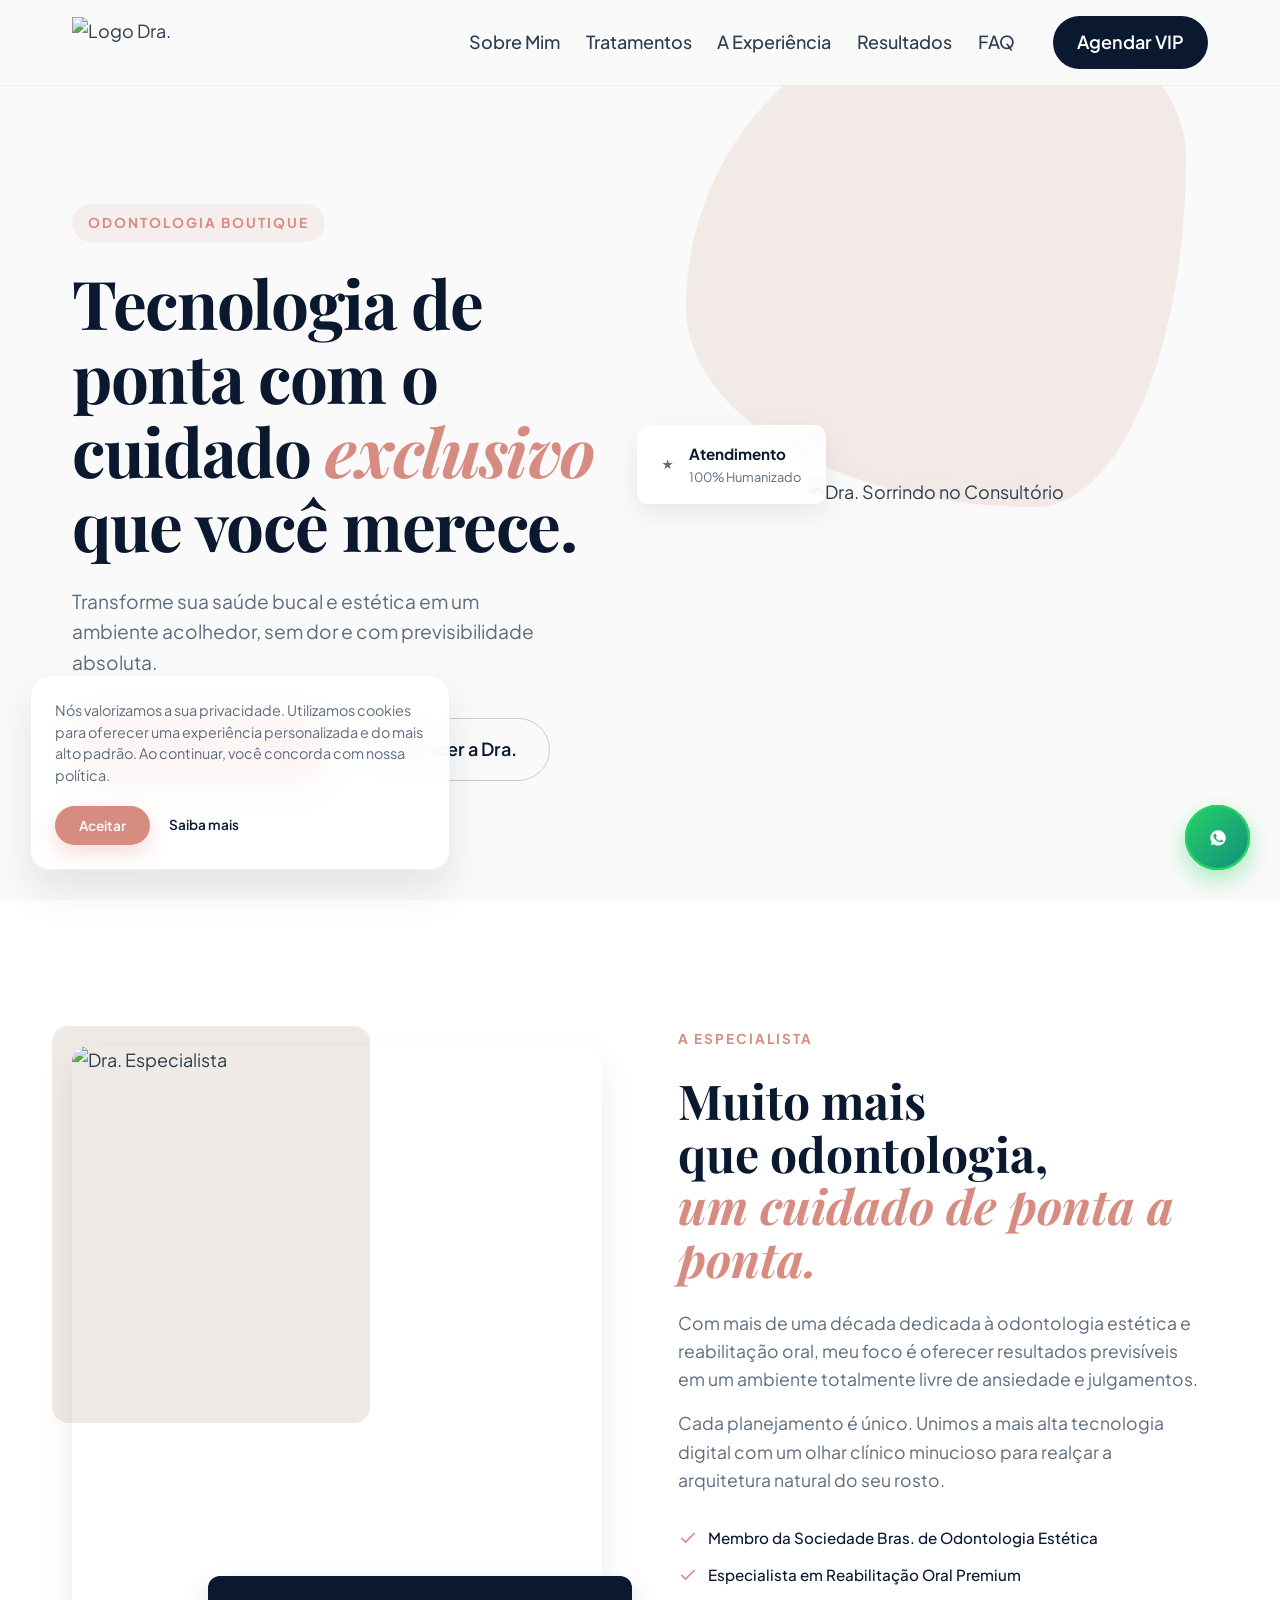
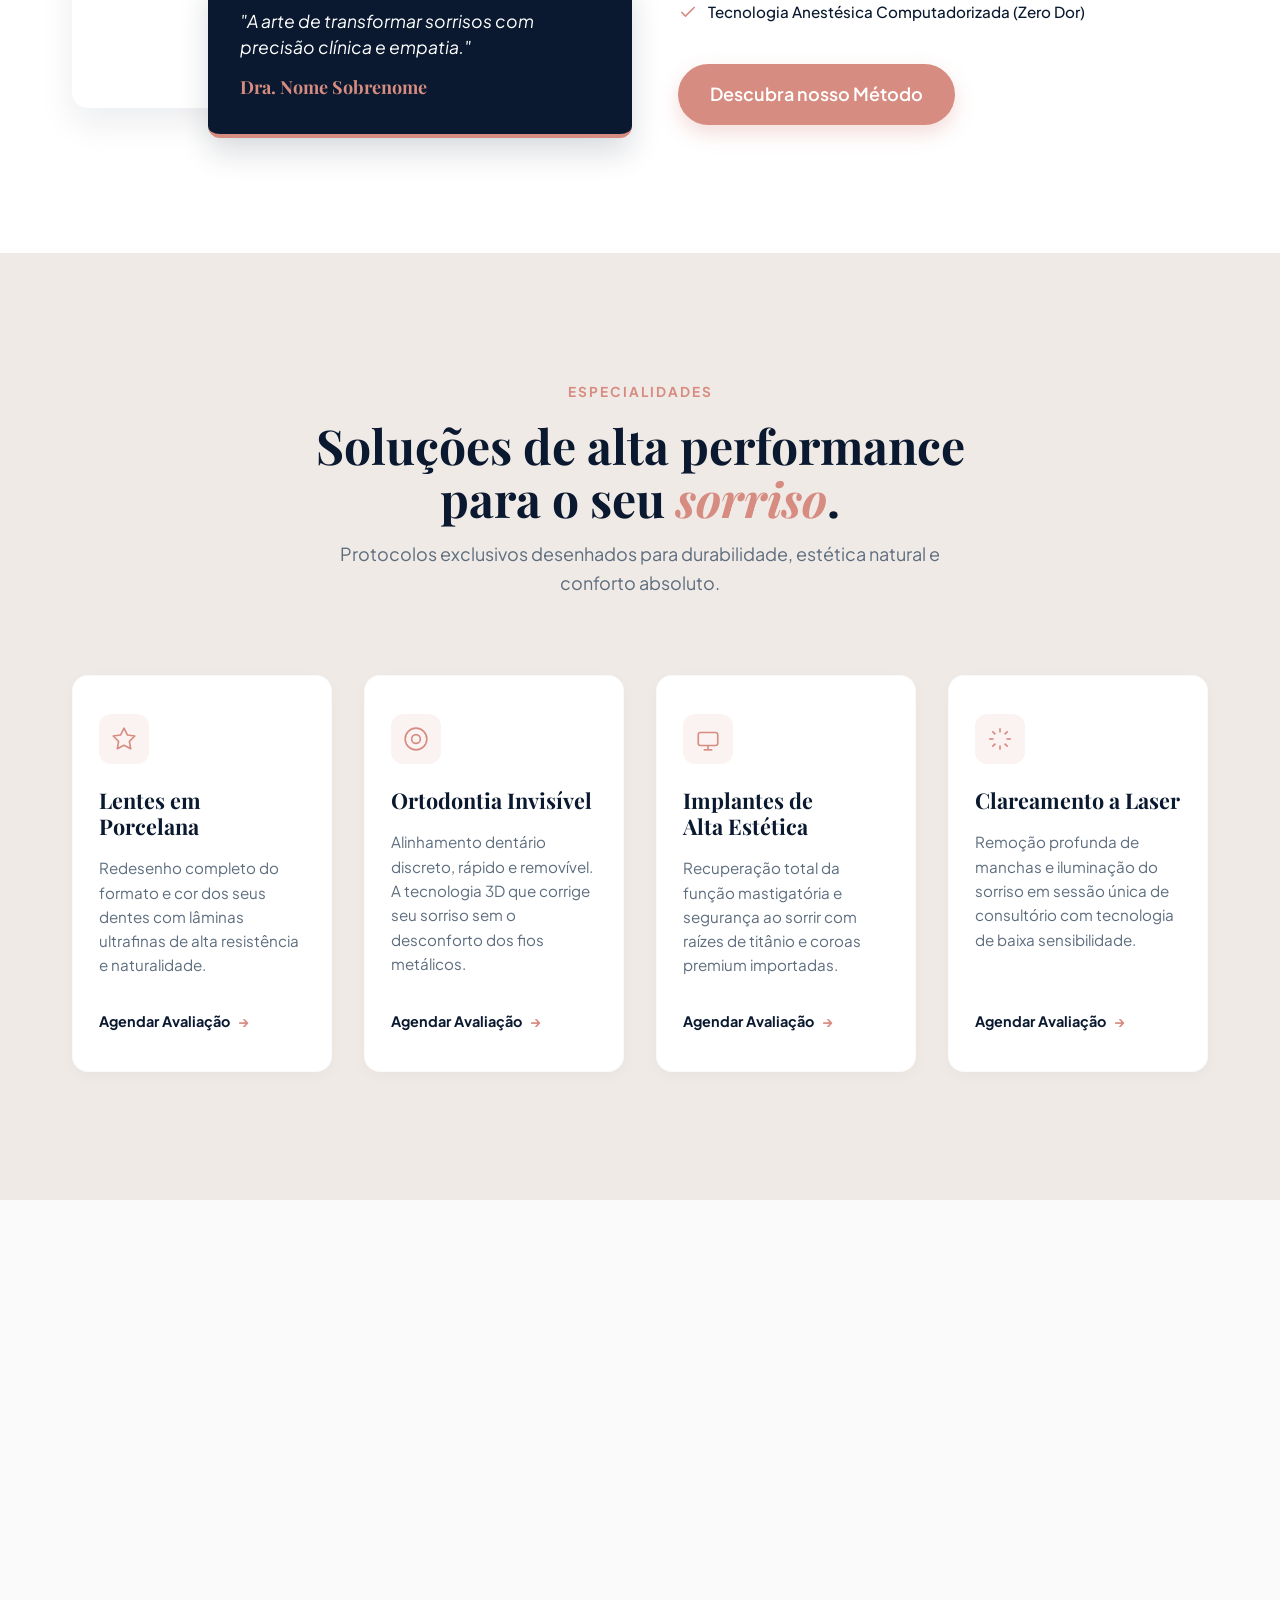
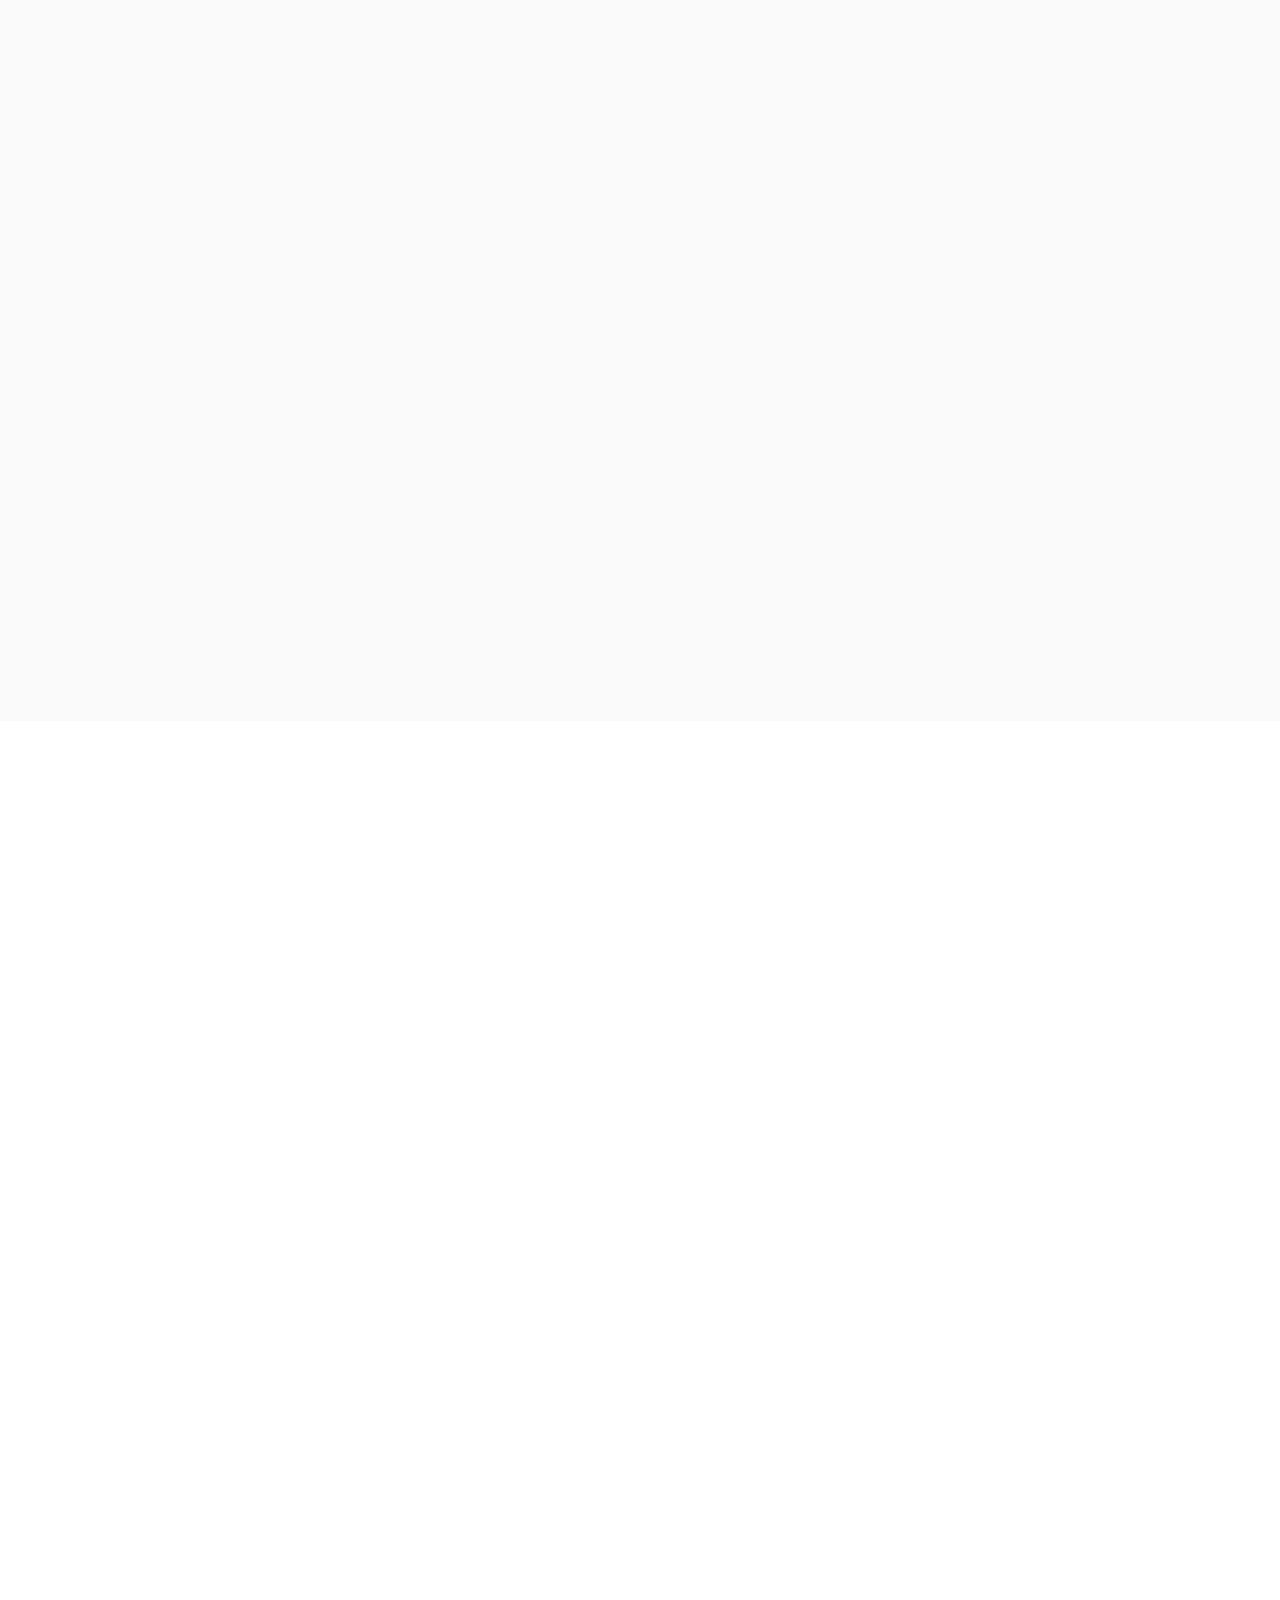
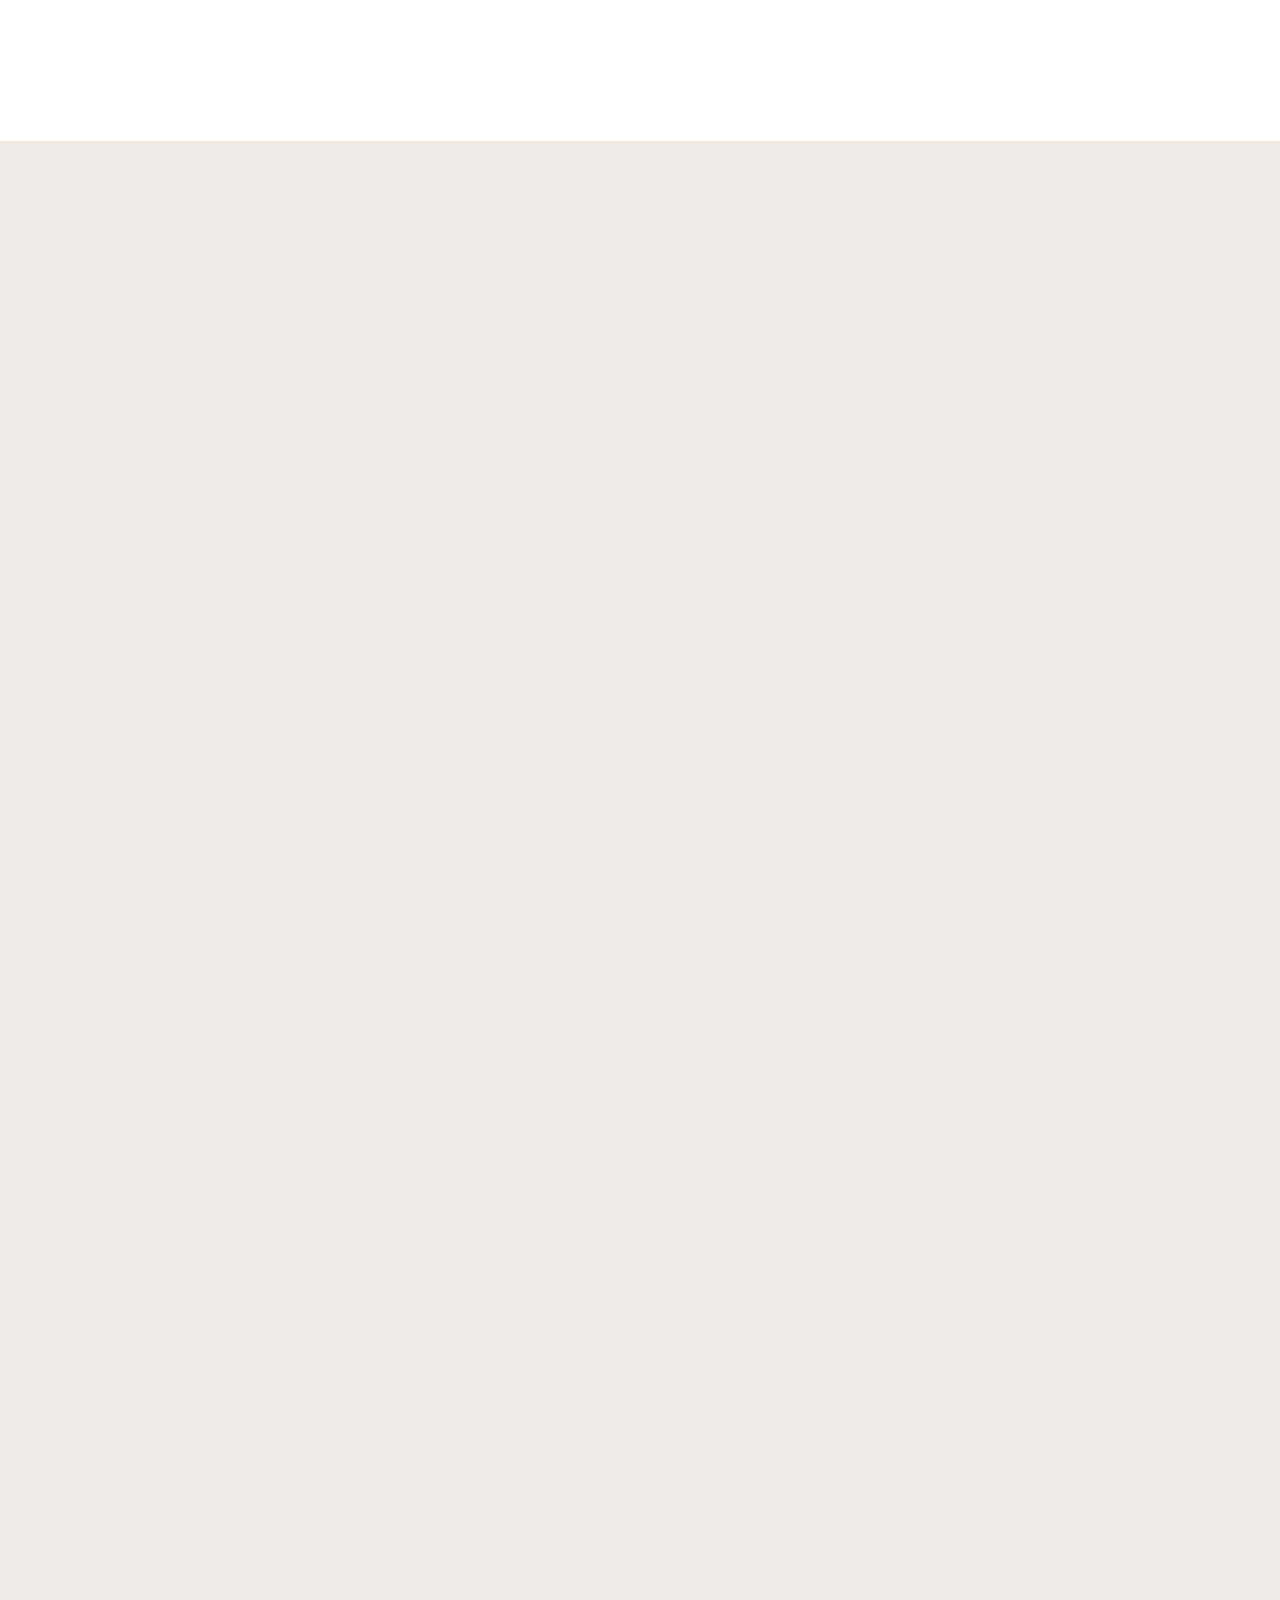
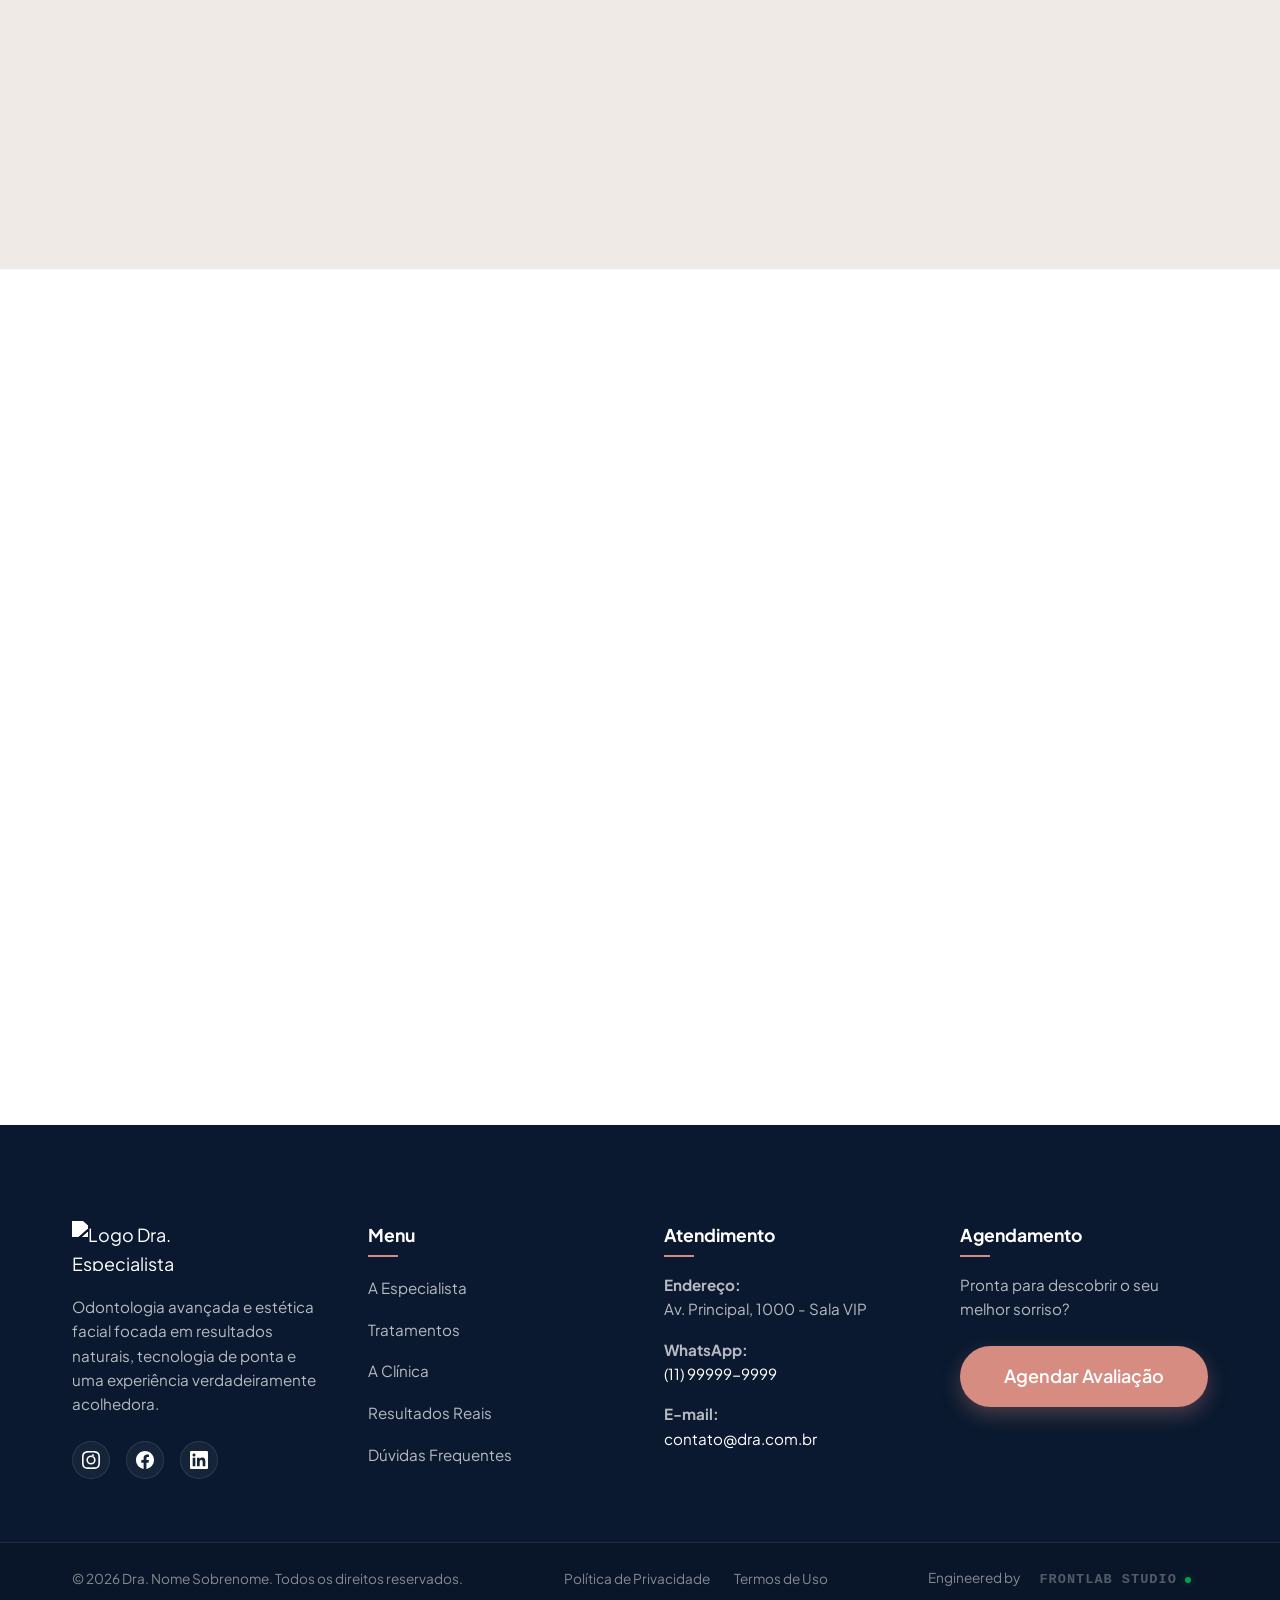
==== commit 283002f4: "up" ====
--- a/index.html
+++ b/index.html
@@ -444,8 +444,110 @@
                 </div>
             </div>
         </section>
-
+        <footer class="footer-boutique">
+            <div class="container-footer reveal slide-up">
+
+                <div class="footer-coluna">
+                    <img src="img/logo-dra-branca.webp" alt="Logo Dra. Especialista" width="160" height="50"
+                        class="logo-footer" loading="lazy">
+                    <p class="footer-descricao">
+                        Odontologia avançada e estética facial focada em resultados naturais, tecnologia de ponta e uma
+                        experiência verdadeiramente acolhedora.
+                    </p>
+                    <div class="redes-sociais">
+                        <a href="#" aria-label="Instagram" target="_blank" rel="noopener">
+                            <span class="icon">
+                                <svg viewBox="0 0 24 24" width="18" height="18" fill="currentColor">
+                                    <path
+                                        d="M12 2.163c3.204 0 3.584.012 4.85.07 3.252.148 4.771 1.691 4.919 4.919.058 1.265.069 1.645.069 4.849 0 3.205-.012 3.584-.069 4.849-.149 3.225-1.664 4.771-4.919 4.919-1.266.058-1.644.07-4.85.07-3.204 0-3.584-.012-4.849-.07-3.26-.149-4.771-1.699-4.919-4.92-.058-1.265-.07-1.644-.07-4.849 0-3.204.013-3.583.07-4.849.149-3.227 1.664-4.771 4.919-4.919 1.266-.057 1.645-.069 4.849-.069zM12 0C8.741 0 8.333.014 7.053.072 2.695.272.273 2.69.073 7.052.014 8.333 0 8.741 0 12c0 3.259.014 3.668.072 4.948.2 4.358 2.618 6.78 6.98 6.98 1.281.058 1.689.072 4.948.072 3.259 0 3.668-.014 4.948-.072 4.354-.2 6.782-2.618 6.979-6.98.059-1.28.073-1.689.073-4.948 0-3.259-.014-3.667-.072-4.947-.196-4.354-2.617-6.78-6.979-6.98C15.668.014 15.259 0 12 0zm0 5.838a6.162 6.162 0 100 12.324 6.162 6.162 0 000-12.324zM12 16a4 4 0 110-8 4 4 0 010 8zm3.98-10.169a1.44 1.44 0 11-2.88 0 1.44 1.44 0 012.88 0z" />
+                                </svg>
+                            </span>
+                        </a>
+                        <a href="#" aria-label="Facebook" target="_blank" rel="noopener">
+                            <span class="icon">
+                                <svg viewBox="0 0 24 24" width="18" height="18" fill="currentColor">
+                                    <path
+                                        d="M24 12.073c0-6.627-5.373-12-12-12s-12 5.373-12 12c0 5.99 4.388 10.954 10.125 11.854v-8.385H7.078v-3.469h3.047V9.43c0-3.007 1.792-4.669 4.533-4.669 1.312 0 2.686.235 2.686.235v2.953H15.83c-1.491 0-1.956.925-1.956 1.874v2.25h3.328l-.532 3.469h-2.796v8.385C19.612 23.027 24 18.062 24 12.073z" />
+                                </svg>
+                            </span>
+                        </a>
+                        <a href="#" aria-label="LinkedIn" target="_blank" rel="noopener">
+                            <span class="icon">
+                                <svg viewBox="0 0 24 24" width="18" height="18" fill="currentColor">
+                                    <path
+                                        d="M20.447 20.452h-3.554v-5.569c0-1.328-.027-3.037-1.852-3.037-1.853 0-2.136 1.445-2.136 2.939v5.667H9.351V9h3.414v1.561h.046c.477-.9 1.637-1.85 3.37-1.85 3.601 0 4.267 2.37 4.267 5.455v6.286zM5.337 7.433c-1.144 0-2.063-.926-2.063-2.065 0-1.138.92-2.063 2.063-2.063 1.14 0 2.064.925 2.064 2.063 0 1.139-.925 2.065-2.064 2.065zm1.782 13.019H3.555V9h3.564v11.452zM22.225 0H1.771C.792 0 0 .774 0 1.729v20.542C0 23.227.792 24 1.771 24h20.451C23.2 24 24 23.227 24 22.271V1.729C24 .774 23.2 0 22.222 0h.003z" />
+                                </svg>
+                            </span>
+                        </a>
+                    </div>
+                </div>
+
+                <div class=" footer-coluna">
+                    <h4 class="titulo-footer">Menu</h4>
+                    <ul class="links-footer">
+                        <li><a href="#sobre">A Especialista</a></li>
+                        <li><a href="#tratamentos">Tratamentos</a></li>
+                        <li><a href="#experiencia">A Clínica</a></li>
+                        <li><a href="#resultados">Resultados Reais</a></li>
+                        <li><a href="#faq">Dúvidas Frequentes</a></li>
+                    </ul>
+                </div>
+
+                <div class="footer-coluna">
+                    <h4 class="titulo-footer">Atendimento</h4>
+                    <address class="contato-footer">
+                        <p><strong>Endereço:</strong><br> Av. Principal, 1000 - Sala VIP</p>
+                        <p><strong>WhatsApp:</strong><br> <a href="tel:+5511999999999">(11) 99999-9999</a></p>
+                        <p><strong>E-mail:</strong><br> <a
+                                href="mailto:contato@draboutique.com.br">contato@dra.com.br</a></p>
+                    </address>
+                </div>
+
+                <div class="footer-coluna">
+                    <h4 class="titulo-footer">Agendamento</h4>
+                    <p class="footer-descricao" style="margin-bottom: 1.5rem;">Pronta para descobrir o seu melhor
+                        sorriso?</p>
+                    <a href="#agendar" class="btn-primario btn-block">Agendar Avaliação</a>
+                </div>
+
+            </div>
+
+            <div class="footer-bottom">
+                <div class="container-bottom">
+                    <p>© 2026 Dra. Nome Sobrenome. Todos os direitos reservados.</p>
+
+                    <div class="links-legais">
+                        <a href="priva/politica-privacidade.html">Política de Privacidade</a>
+                        <a href="priva/termos-uso.html">Termos de Uso</a>
+                    </div>
+
+                    <p>Engineered by <a href="https://frontlabstudio.com.br/" target="_blank"
+                            class="frontlab-signature">Frontlab Studio<span class="status-dot"></span></a></p>
+                </div>
+            </div>
     </main>
+    </footer>
+
+    <a href="https://wa.me/5511999999999" class="btn-whatsapp-flutuante" target="_blank" rel="noopener"
+        aria-label="Falar com especialista pelo WhatsApp">
+        <div class="tooltip-whatsapp">Fale com a Dra.</div>
+        <svg viewBox="0 0 24 24" width="32" height="32" fill="currentColor" style="position: relative; z-index: 2;">
+            <path
+                d="M12.031 6.172c-3.181 0-5.767 2.586-5.768 5.766-.001 1.298.38 2.27 1.019 3.287l-.582 2.128 2.182-.573c.978.58 1.911.928 3.145.929 3.178 0 5.767-2.587 5.768-5.766.001-3.187-2.575-5.771-5.764-5.771zm3.392 8.244c-.144.405-.837.774-1.17.824-.299.045-.677.063-1.092-.069-.252-.08-.575-.187-.988-.365-1.739-.751-2.874-2.502-2.961-2.617-.087-.116-.708-.94-.708-1.793s.448-1.273.607-1.446c.159-.173.346-.217.462-.217s.231.001.332.005c.109.004.258-.041.404.31.159.383.541 1.323.589 1.417.047.094.079.203.016.33-.064.128-.096.208-.192.319s-.201.258-.288.346c-.096.098-.197.205-.085.396.112.19.498.821 1.069 1.33.734.653 1.353.856 1.545.945.191.09.303.075.415-.054s.484-.563.611-.755c.127-.191.254-.161.43-.098.175.064 1.111.523 1.302.619s.318.143.364.223c.046.08.046.463-.098.868z">
+            </path>
+        </svg>
+    </a>
+
+    <div id="cookie-bar" class="cookie-boutique">
+        <div class="cookie-conteudo">
+            <p>Nós valorizamos a sua privacidade. Utilizamos cookies para oferecer uma experiência personalizada e do
+                mais alto padrão. Ao continuar, você concorda com nossa política.</p>
+            <div class="cookie-botoes">
+                <button id="aceitar-cookies" class="btn-primario btn-cookie">Aceitar</button>
+                <a href="#" class="link-cookie">Saiba mais</a>
+            </div>
+        </div>
+    </div>
 
     <script src="script/script.js" defer></script>
 </body>
--- a/style/style.css
+++ b/style/style.css
@@ -1733,4 +1733,515 @@
     .pergunta-faq {
         gap: 0.8rem;
     }
+}
+
+/* ==========================================================================
+   11. FOOTER BOUTIQUE & ASSINATURA FRONTLAB
+   ========================================================================== */
+.footer-boutique {
+    background-color: var(--cor-primaria);
+    /* Fundo Deep Blue */
+    color: var(--cor-branco);
+    padding: clamp(4rem, 8vw, 6rem) 0 0 0;
+}
+
+.container-footer {
+    max-width: var(--container-width);
+    margin: 0 auto;
+    padding: 0 var(--padding-container) clamp(3rem, 5vw, 4rem);
+    display: grid;
+    grid-template-columns: repeat(4, 1fr);
+    gap: clamp(2rem, 4vw, 3rem);
+}
+
+.logo-footer {
+    filter: brightness(0) invert(1);
+    /* Força a logo a ficar branca */
+    margin-bottom: 1.5rem;
+}
+
+.footer-descricao {
+    font-size: 0.95rem;
+    color: rgba(255, 255, 255, 0.7);
+    line-height: 1.6;
+    margin-bottom: 1.5rem;
+}
+
+.titulo-footer {
+    color: var(--cor-branco);
+    font-family: var(--fonte-padrao);
+    /* Foge do Serifado aqui para melhor leitura */
+    font-size: 1.1rem;
+    font-weight: 700;
+    margin-bottom: 1.5rem;
+    position: relative;
+}
+
+.titulo-footer::after {
+    content: '';
+    position: absolute;
+    bottom: -8px;
+    left: 0;
+    width: 30px;
+    height: 2px;
+    background-color: var(--cor-secundaria);
+}
+
+.links-footer {
+    list-style: none;
+    display: flex;
+    flex-direction: column;
+    gap: 0.8rem;
+}
+
+.links-footer a {
+    color: rgba(255, 255, 255, 0.7);
+    transition: color 0.3s ease, padding-left 0.3s ease;
+    font-size: 0.95rem;
+}
+
+.links-footer a:hover {
+    color: var(--cor-secundaria);
+    padding-left: 5px;
+}
+
+.contato-footer {
+    font-style: normal;
+    font-size: 0.95rem;
+    color: rgba(255, 255, 255, 0.7);
+    display: flex;
+    flex-direction: column;
+    gap: 1rem;
+}
+
+.contato-footer a {
+    color: var(--cor-branco);
+    transition: color 0.3s ease;
+}
+
+.contato-footer a:hover {
+    color: var(--cor-secundaria);
+}
+
+/* Redes Sociais do Footer */
+.redes-sociais {
+    display: flex;
+    gap: 1rem;
+}
+
+.redes-sociais .icon {
+    width: 38px;
+    height: 38px;
+    background-color: rgba(255, 255, 255, 0.05);
+    display: flex;
+    align-items: center;
+    justify-content: center;
+    border-radius: 50%;
+    color: var(--cor-branco);
+    transition: background 0.3s ease, transform 0.3s ease;
+    border: 1px solid rgba(255, 255, 255, 0.1);
+}
+
+.redes-sociais a:hover .icon {
+    background-color: var(--cor-secundaria);
+    border-color: var(--cor-secundaria);
+    transform: translateY(-3px);
+}
+
+.btn-block {
+    display: block;
+    width: 100%;
+    text-align: center;
+}
+
+/* --- BOTTOM BAR --- */
+.footer-bottom {
+    border-top: 1px solid rgba(255, 255, 255, 0.1);
+    background-color: rgba(0, 0, 0, 0.15);
+    /* Escurece levemente o rodapé final */
+    padding: 1.5rem 0;
+}
+
+.container-bottom {
+    max-width: var(--container-width);
+    margin: 0 auto;
+    padding: 0 var(--padding-container);
+    display: flex;
+    justify-content: space-between;
+    align-items: center;
+    flex-wrap: wrap;
+    gap: 1.5rem;
+    font-size: 0.85rem;
+    color: rgba(255, 255, 255, 0.5);
+}
+
+.links-legais {
+    display: flex;
+    gap: 1.5rem;
+}
+
+.links-legais a {
+    transition: color 0.3s ease;
+}
+
+.links-legais a:hover {
+    color: var(--cor-branco);
+    text-decoration: underline;
+}
+
+/* ==========================================================================
+   ASSINATURA FRONTLAB STUDIO (ADAPTADA)
+   ========================================================================== */
+.frontlab-signature {
+    position: relative;
+    font-family: monospace, sans-serif;
+    font-size: 0.85rem;
+    font-weight: 600;
+    text-transform: uppercase;
+    letter-spacing: 1px;
+    color: rgba(255, 255, 255, 0.5);
+    /* Ajustado para o fundo escuro */
+    opacity: 0.6;
+    text-decoration: none;
+    display: inline-flex;
+    align-items: center;
+    gap: 8px;
+    transition: opacity 0.3s ease, color 0.3s ease, text-shadow 0.3s ease;
+}
+
+.frontlab-signature::before,
+.frontlab-signature::after {
+    content: '';
+    opacity: 0;
+    color: var(--cor-secundaria);
+    /* Mapeado para o Rosa Seco do site */
+    transition: opacity 0.3s ease, transform 0.3s cubic-bezier(0.16, 1, 0.3, 1);
+}
+
+.frontlab-signature::before {
+    content: '[';
+    transform: translateX(10px);
+}
+
+.frontlab-signature::after {
+    content: ']';
+    transform: translateX(-10px);
+}
+
+.status-dot {
+    width: 6px;
+    height: 6px;
+    background-color: #00ff66;
+    /* Mantido o verde tech da sua marca */
+    border-radius: 50%;
+    box-shadow: 0 0 8px rgba(0, 255, 102, 0.5);
+    animation: serverPulse 2s infinite;
+}
+
+@keyframes serverPulse {
+    0% {
+        opacity: 0.4;
+    }
+
+    50% {
+        opacity: 1;
+        box-shadow: 0 0 12px rgba(0, 255, 102, 0.8);
+    }
+
+    100% {
+        opacity: 0.4;
+    }
+}
+
+.frontlab-signature:hover {
+    opacity: 1;
+    color: var(--cor-branco);
+    text-shadow: 0 0 10px rgba(255, 255, 255, 0.2);
+}
+
+.frontlab-signature:hover::before,
+.frontlab-signature:hover::after {
+    opacity: 1;
+    transform: translateX(0);
+}
+
+/* ==========================================================================
+   BOTÃO WHATSAPP FLUTUANTE
+   ========================================================================== */
+.btn-whatsapp-flutuante {
+    position: fixed;
+    bottom: 30px;
+    right: 30px;
+    width: 60px;
+    height: 60px;
+    background-color: #25D366;
+    color: white;
+    border-radius: 50%;
+    display: flex;
+    align-items: center;
+    justify-content: center;
+    z-index: 999;
+    box-shadow: 0 10px 25px rgba(37, 211, 102, 0.3);
+    transition: all 0.4s cubic-bezier(0.175, 0.885, 0.32, 1.275);
+    animation: pulso-whatsapp 2s infinite;
+}
+
+.tooltip-whatsapp {
+    position: absolute;
+    right: 75px;
+    background-color: var(--cor-primaria);
+    color: white;
+    padding: 8px 15px;
+    border-radius: 8px;
+    font-size: 0.85rem;
+    font-weight: 600;
+    white-space: nowrap;
+    opacity: 0;
+    transform: translateX(10px);
+    transition: all 0.3s ease;
+    pointer-events: none;
+    border: 1px solid rgba(255, 255, 255, 0.1);
+}
+
+.btn-whatsapp-flutuante:hover {
+    transform: scale(1.1) rotate(5deg);
+    animation-play-state: paused;
+}
+
+.btn-whatsapp-flutuante:hover .tooltip-whatsapp {
+    opacity: 1;
+    transform: translateX(0);
+}
+
+@keyframes pulso-whatsapp {
+    0% {
+        box-shadow: 0 0 0 0 rgba(37, 211, 102, 0.5);
+    }
+
+    70% {
+        box-shadow: 0 0 0 15px rgba(37, 211, 102, 0);
+    }
+
+    100% {
+        box-shadow: 0 0 0 0 rgba(37, 211, 102, 0);
+    }
+}
+
+/* ==========================================================================
+   BREAKPOINTS FOOTER
+   ========================================================================== */
+/* Tablet (@media (width <= 1024px)) */
+@media (width <=1024px) {
+    .container-footer {
+        grid-template-columns: repeat(2, 1fr);
+    }
+}
+
+/* Mobile Padrão (@media (width <= 768px)) */
+@media (width <=768px) {
+    .container-footer {
+        grid-template-columns: 1fr;
+        text-align: center;
+        gap: 3rem;
+    }
+
+    .titulo-footer::after {
+        left: 50%;
+        transform: translateX(-50%);
+    }
+
+    .redes-sociais {
+        justify-content: center;
+    }
+
+    .container-bottom {
+        flex-direction: column;
+        text-align: center;
+        gap: 1rem;
+    }
+
+    .btn-whatsapp-flutuante {
+        bottom: 20px;
+        right: 20px;
+        width: 55px;
+        height: 55px;
+    }
+
+    .tooltip-whatsapp {
+        display: none;
+        /* Remove tooltip no celular para evitar sobreposição */
+    }
+}
+
+/* Mobile Pequeno (@media (width <= 360px)) */
+@media (width <=360px) {
+    .links-legais {
+        flex-direction: column;
+        gap: 0.5rem;
+    }
+}
+
+/* ==========================================================================
+   WHATSAPP BOUTIQUE (EFEITO RIPPLE CRIATIVO)
+   ========================================================================== */
+.btn-whatsapp-flutuante {
+    position: fixed;
+    bottom: 30px;
+    right: 30px;
+    width: 65px;
+    height: 65px;
+    background: linear-gradient(135deg, #25D366, #128C7E);
+    color: white;
+    border-radius: 50%;
+    display: flex;
+    align-items: center;
+    justify-content: center;
+    z-index: 999;
+    box-shadow: 0 10px 25px rgba(37, 211, 102, 0.4);
+    transition: transform 0.4s cubic-bezier(0.175, 0.885, 0.32, 1.275);
+}
+
+/* Ondas de som (Ripple) */
+.btn-whatsapp-flutuante::before,
+.btn-whatsapp-flutuante::after {
+    content: '';
+    position: absolute;
+    inset: 0;
+    border-radius: 50%;
+    border: 2px solid #25D366;
+    z-index: 1;
+    animation: rippleWave 2s infinite cubic-bezier(0.16, 1, 0.3, 1);
+}
+
+.btn-whatsapp-flutuante::after {
+    animation-delay: 1s;
+    /* Atrasa a segunda onda para dar fluidez */
+}
+
+@keyframes rippleWave {
+    0% {
+        transform: scale(1);
+        opacity: 1;
+    }
+
+    100% {
+        transform: scale(1.6);
+        opacity: 0;
+    }
+}
+
+.tooltip-whatsapp {
+    position: absolute;
+    right: 80px;
+    background: rgba(10, 25, 47, 0.95);
+    backdrop-filter: blur(8px);
+    -webkit-backdrop-filter: blur(8px);
+    color: white;
+    padding: 8px 18px;
+    border-radius: 50px;
+    font-size: 0.85rem;
+    font-weight: 600;
+    white-space: nowrap;
+    opacity: 0;
+    transform: translateX(15px);
+    transition: all 0.4s cubic-bezier(0.16, 1, 0.3, 1);
+    pointer-events: none;
+    border: 1px solid rgba(255, 255, 255, 0.1);
+    box-shadow: 0 8px 20px rgba(0, 0, 0, 0.15);
+}
+
+.btn-whatsapp-flutuante:hover {
+    transform: scale(1.1) rotate(-5deg);
+}
+
+.btn-whatsapp-flutuante:hover::before,
+.btn-whatsapp-flutuante:hover::after {
+    animation-play-state: paused;
+    opacity: 0;
+}
+
+.btn-whatsapp-flutuante:hover .tooltip-whatsapp {
+    opacity: 1;
+    transform: translateX(0);
+}
+
+/* ==========================================================================
+   COOKIE BAR BOUTIQUE (GLASSMORPHISM FLUTUANTE)
+   ========================================================================== */
+.cookie-boutique {
+    position: fixed;
+    bottom: 30px;
+    left: 30px;
+    max-width: 420px;
+    background: rgba(255, 255, 255, 0.9);
+    backdrop-filter: blur(15px);
+    -webkit-backdrop-filter: blur(15px);
+    border: 1px solid rgba(10, 25, 47, 0.05);
+    padding: 1.5rem;
+    border-radius: 20px;
+    z-index: 2000;
+    box-shadow: 0 20px 40px rgba(10, 25, 47, 0.1);
+    transform: translateY(150%) scale(0.9);
+    opacity: 0;
+    transition: transform 0.6s cubic-bezier(0.16, 1, 0.3, 1), opacity 0.6s ease;
+}
+
+.cookie-boutique.show {
+    transform: translateY(0) scale(1);
+    opacity: 1;
+}
+
+.cookie-conteudo p {
+    font-size: 0.9rem;
+    line-height: 1.5;
+    color: var(--cor-texto-mutado);
+    margin-bottom: 1.2rem;
+}
+
+.cookie-botoes {
+    display: flex;
+    align-items: center;
+    gap: 1.2rem;
+}
+
+.btn-cookie {
+    padding: 0.7rem 1.5rem;
+    font-size: 0.85rem;
+    border-radius: 50px;
+}
+
+.link-cookie {
+    font-size: 0.85rem;
+    color: var(--cor-primaria);
+    font-weight: 600;
+    text-decoration: underline;
+    text-decoration-color: transparent;
+    transition: var(--transicao-padrao);
+}
+
+.link-cookie:hover {
+    color: var(--cor-secundaria);
+    text-decoration-color: var(--cor-secundaria);
+}
+
+/* Breakpoints para Componentes Flutuantes */
+@media (width <=768px) {
+    .btn-whatsapp-flutuante {
+        bottom: 20px;
+        right: 20px;
+        width: 55px;
+        height: 55px;
+    }
+
+    .tooltip-whatsapp {
+        display: none;
+    }
+
+    .cookie-boutique {
+        left: 15px;
+        right: 15px;
+        bottom: 15px;
+        max-width: none;
+        padding: 1.2rem;
+    }
 }
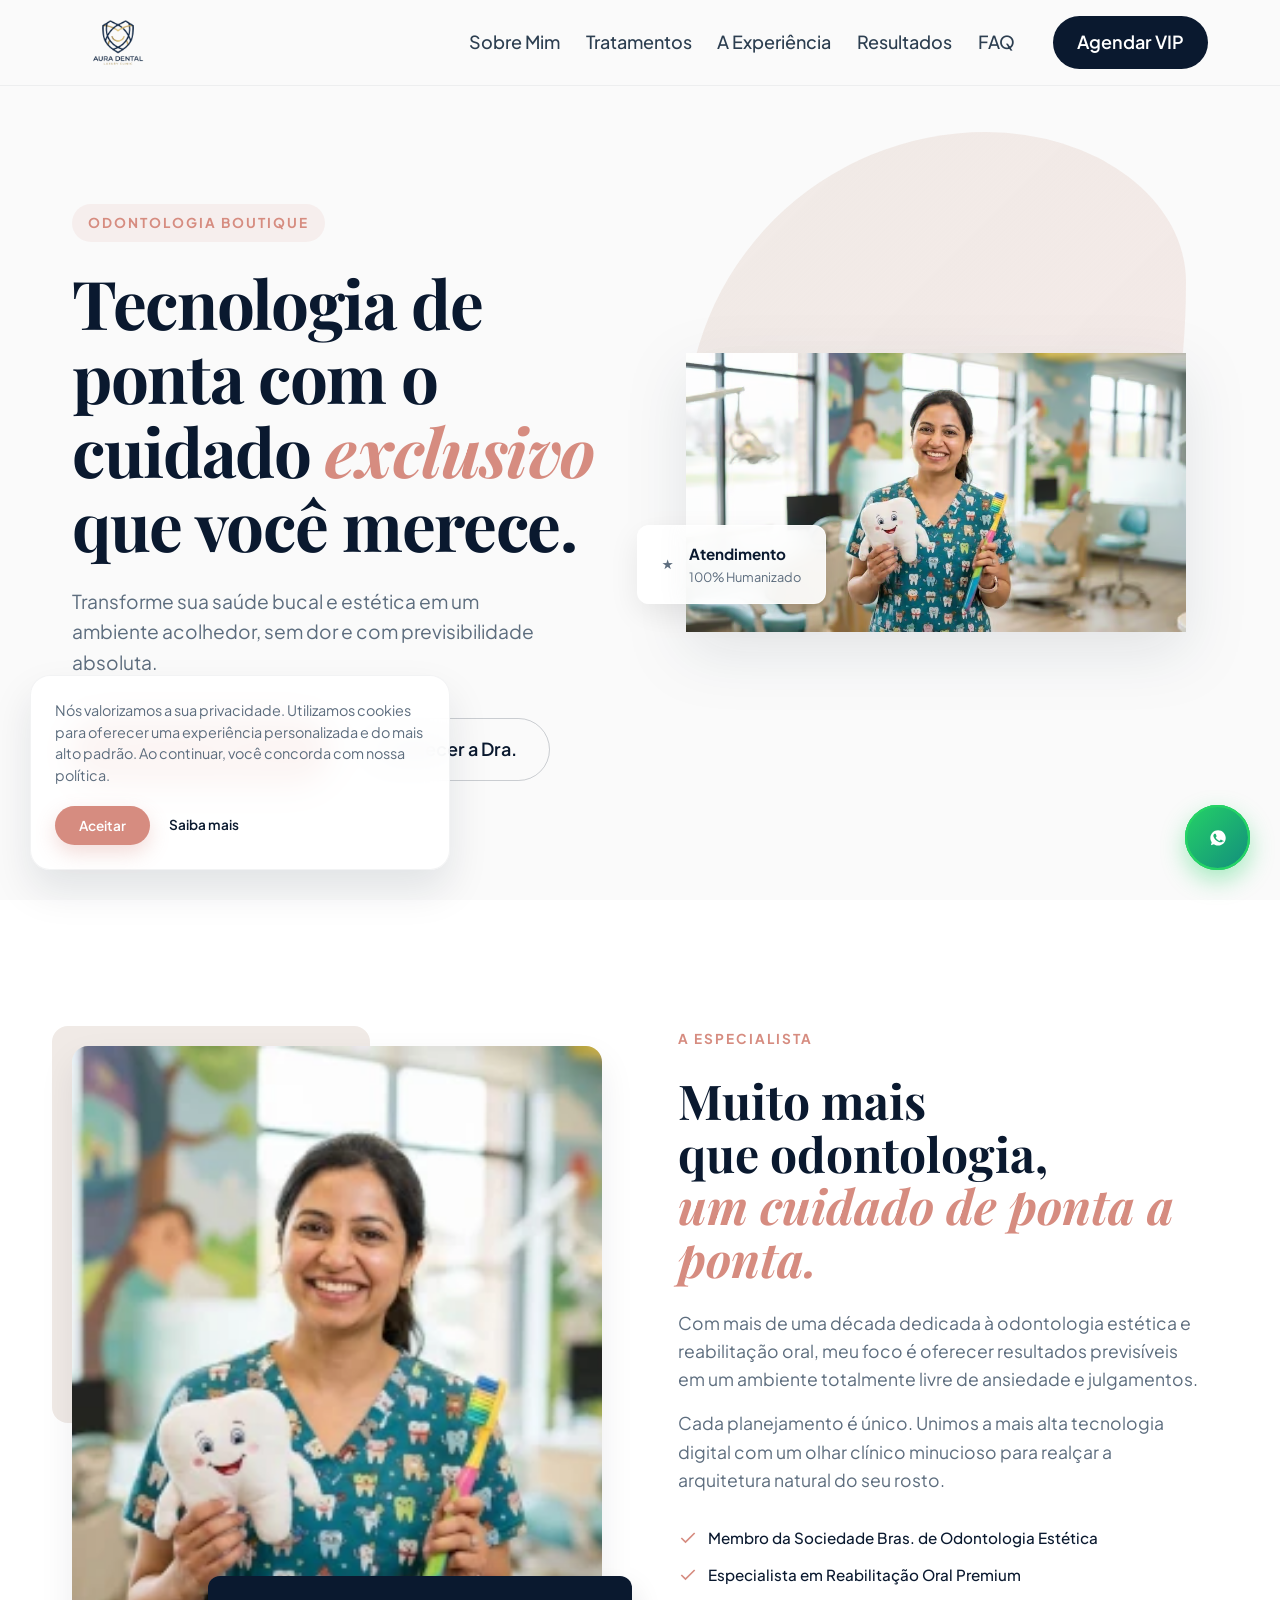
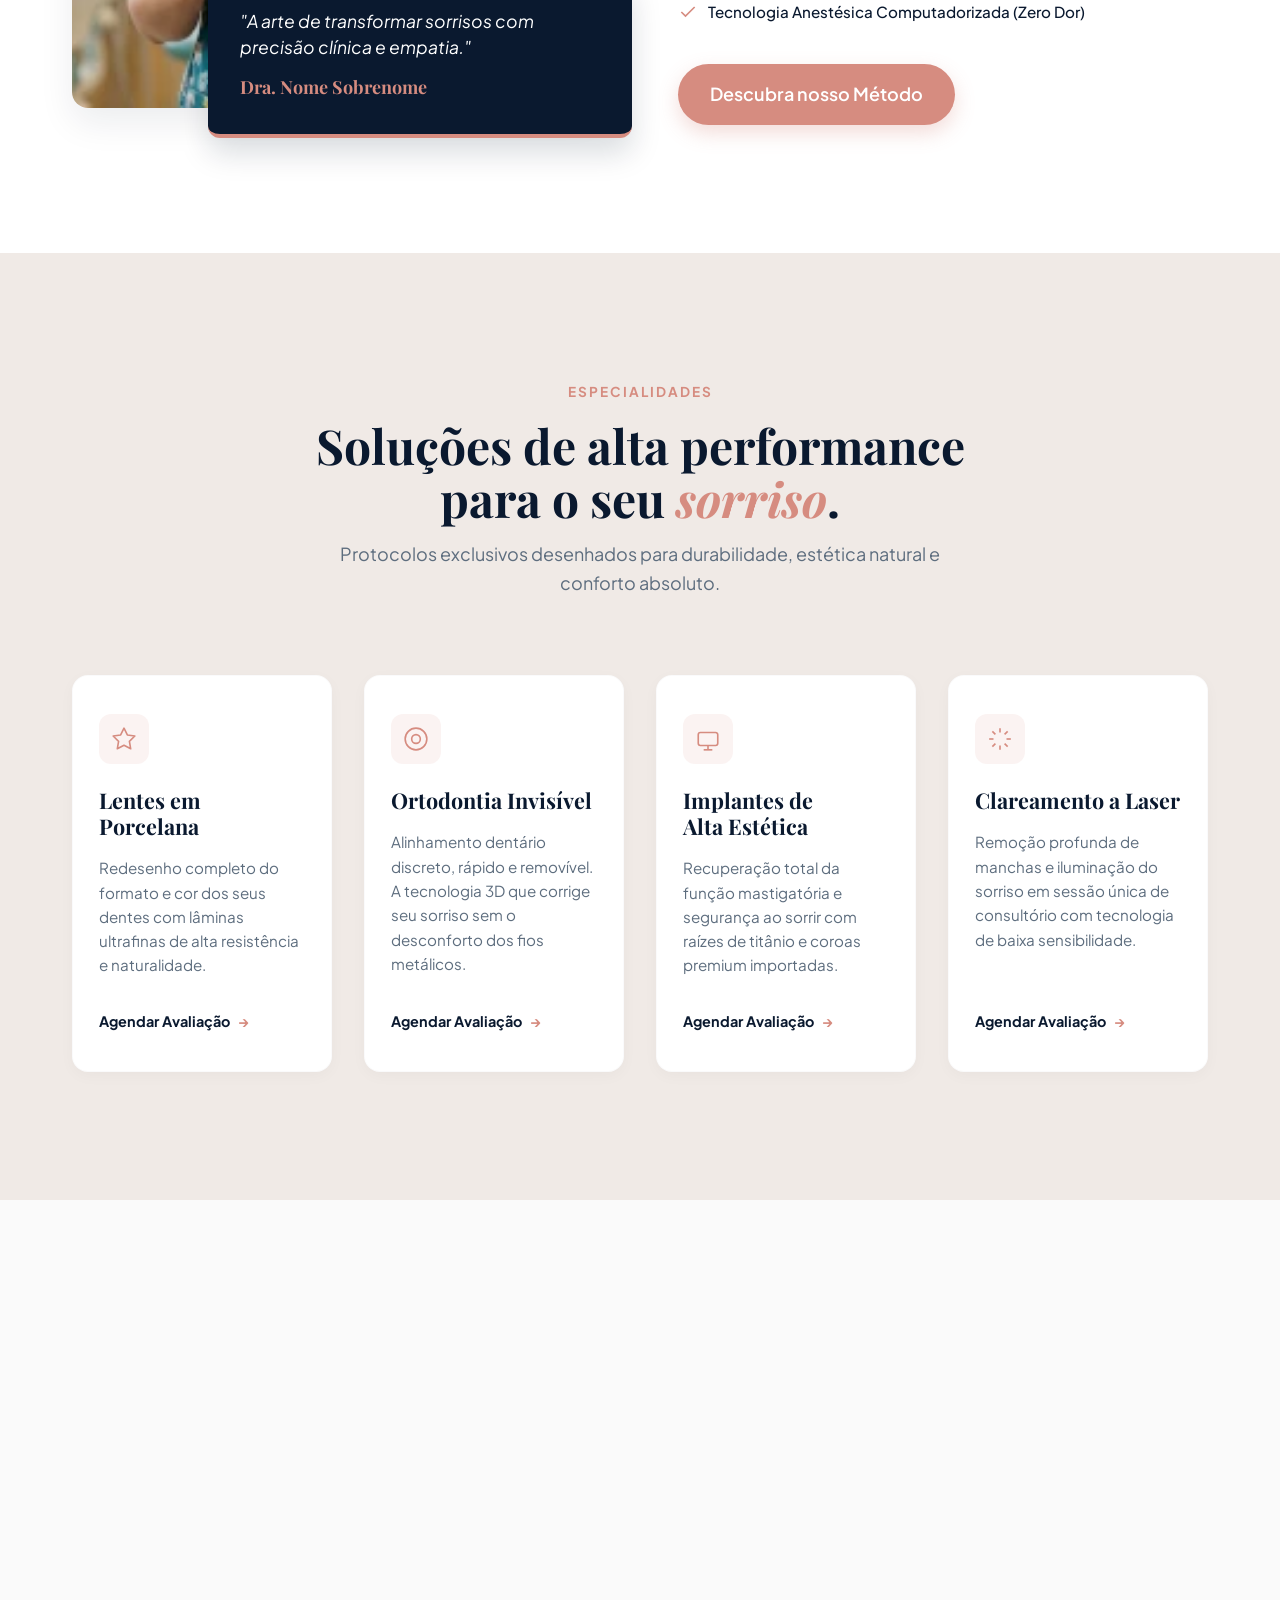
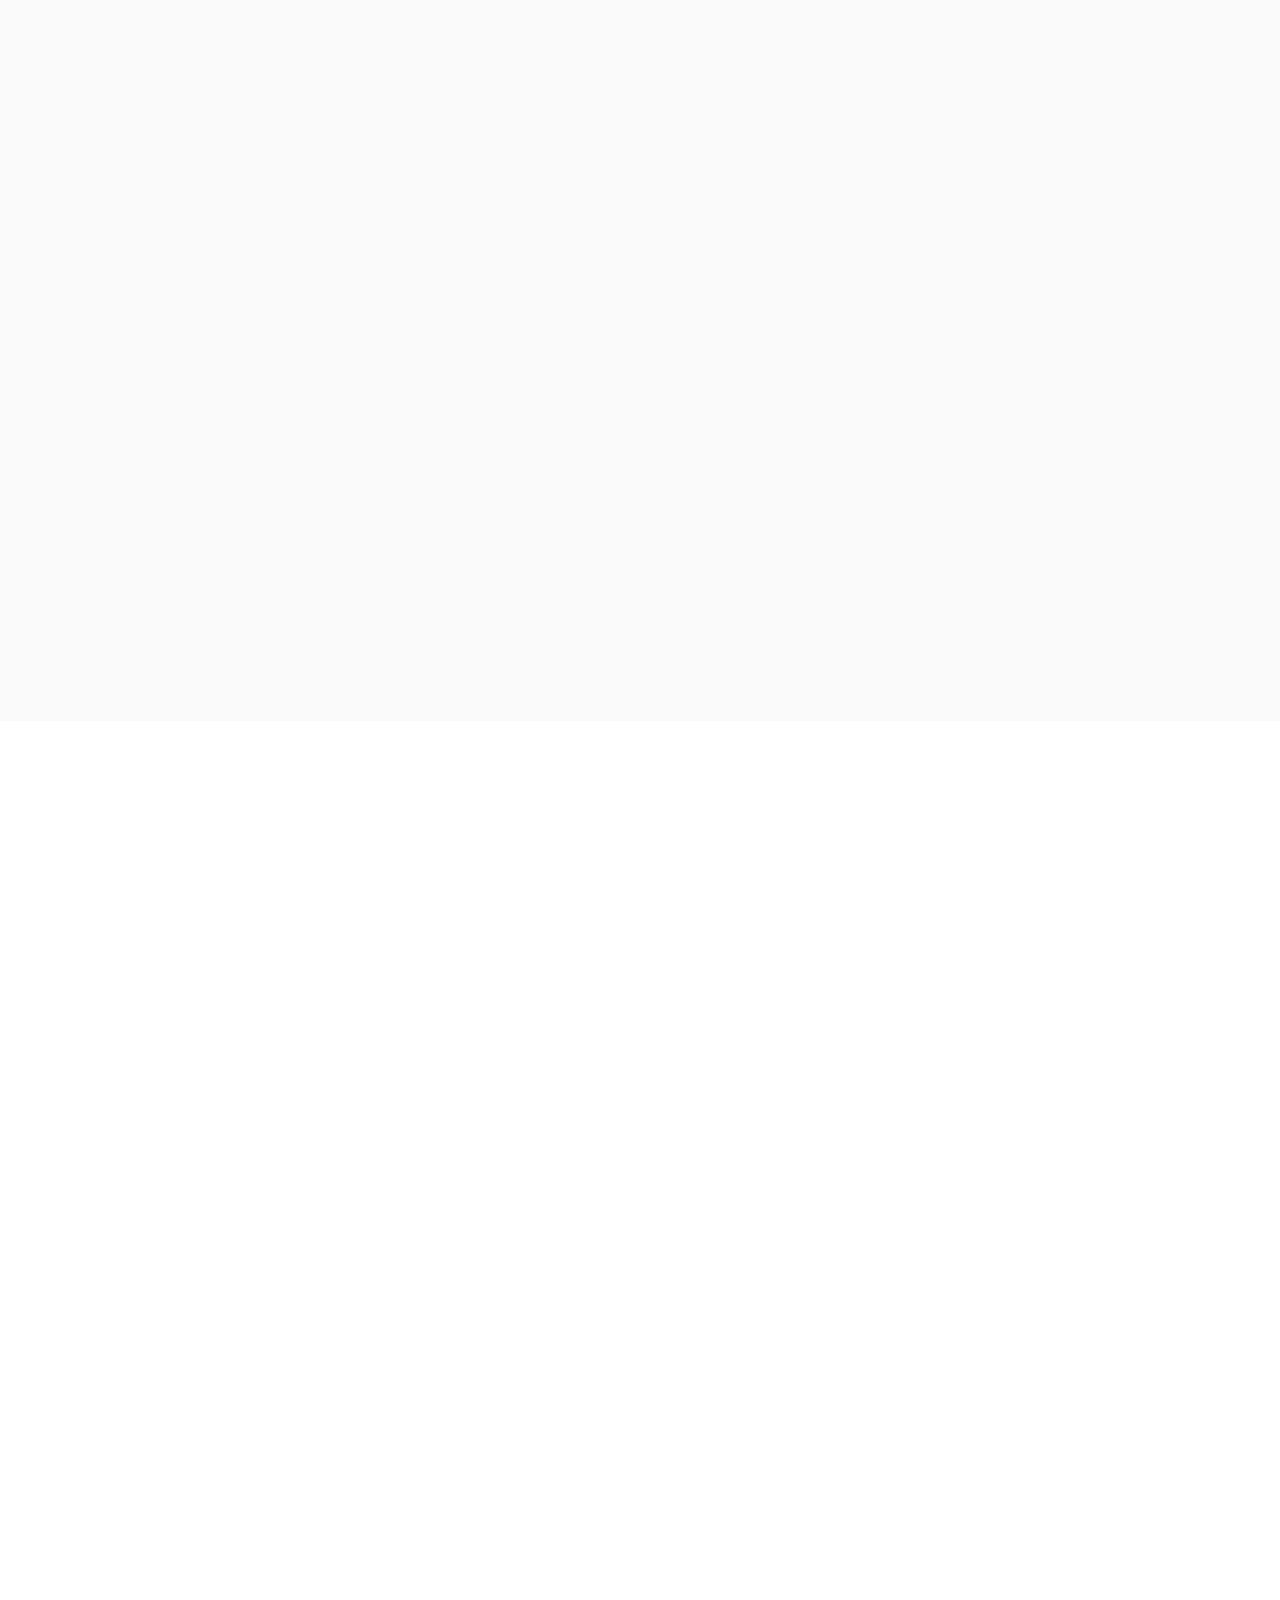
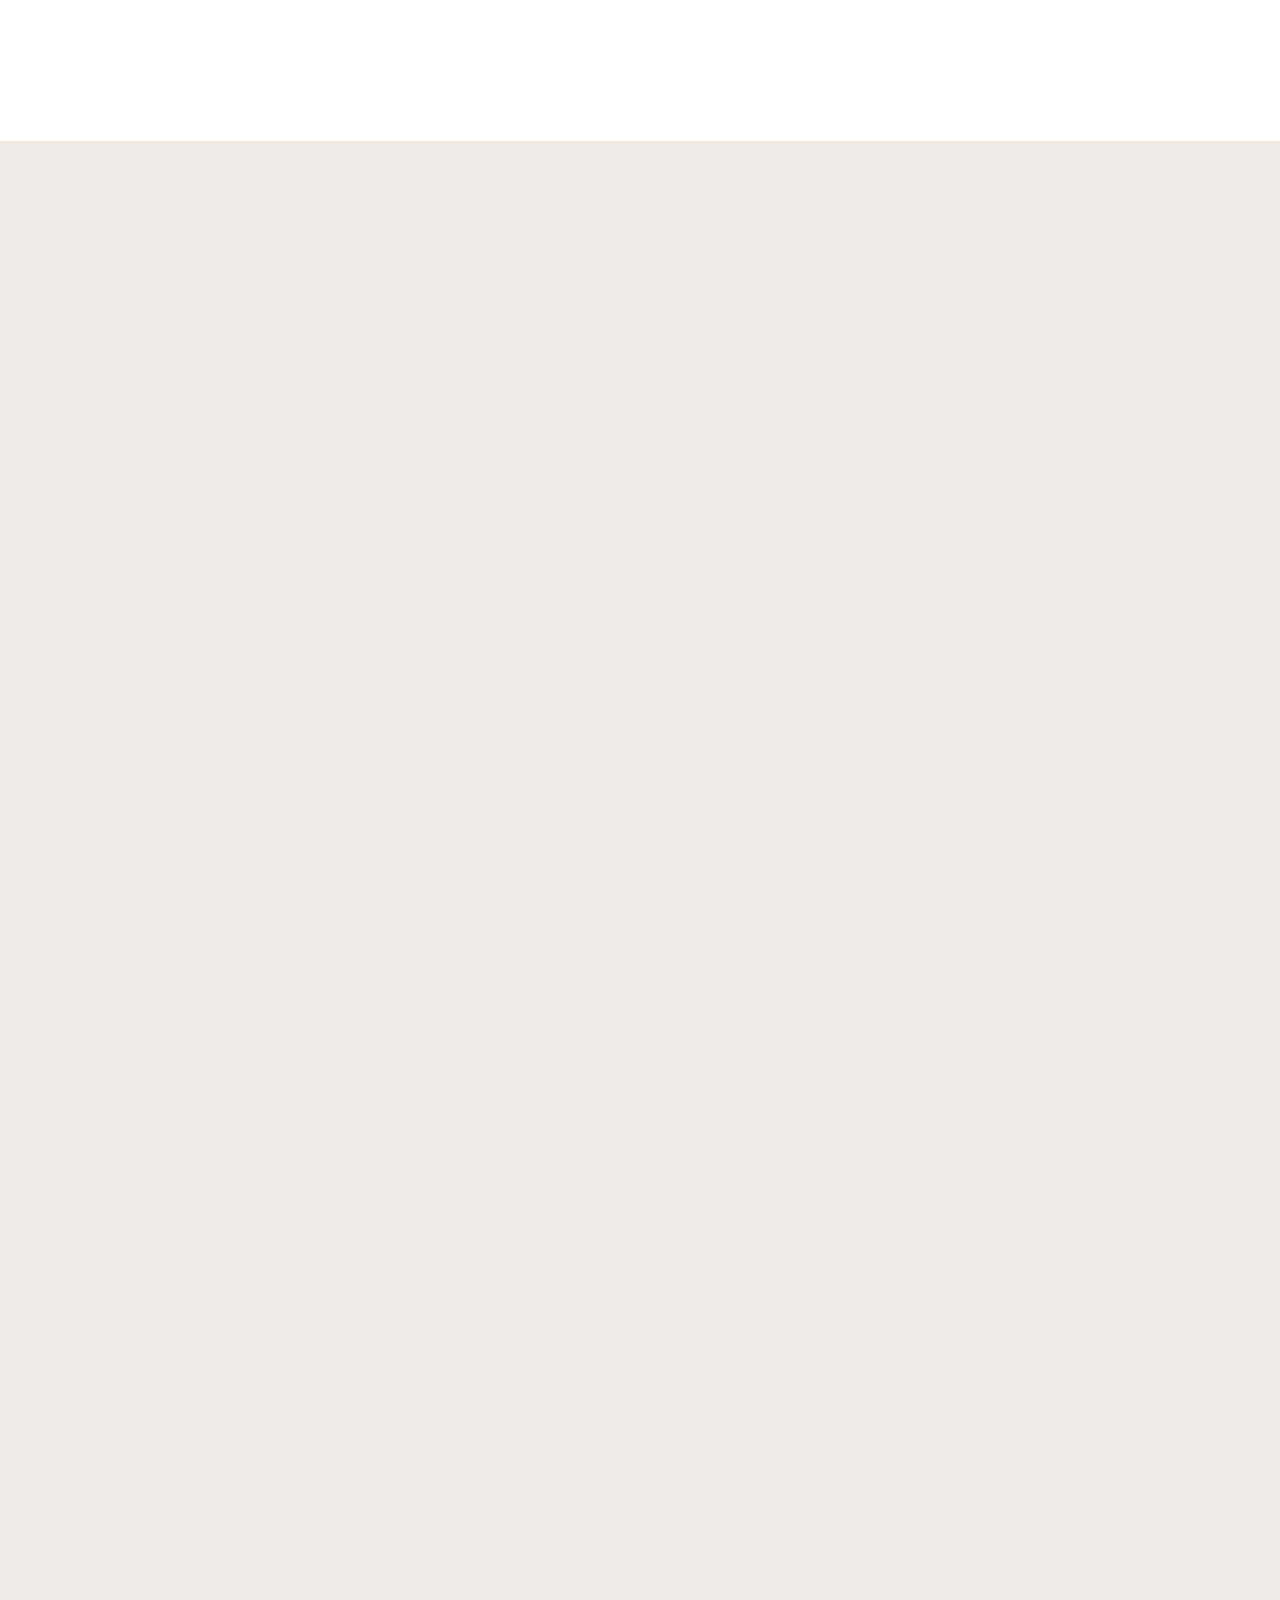
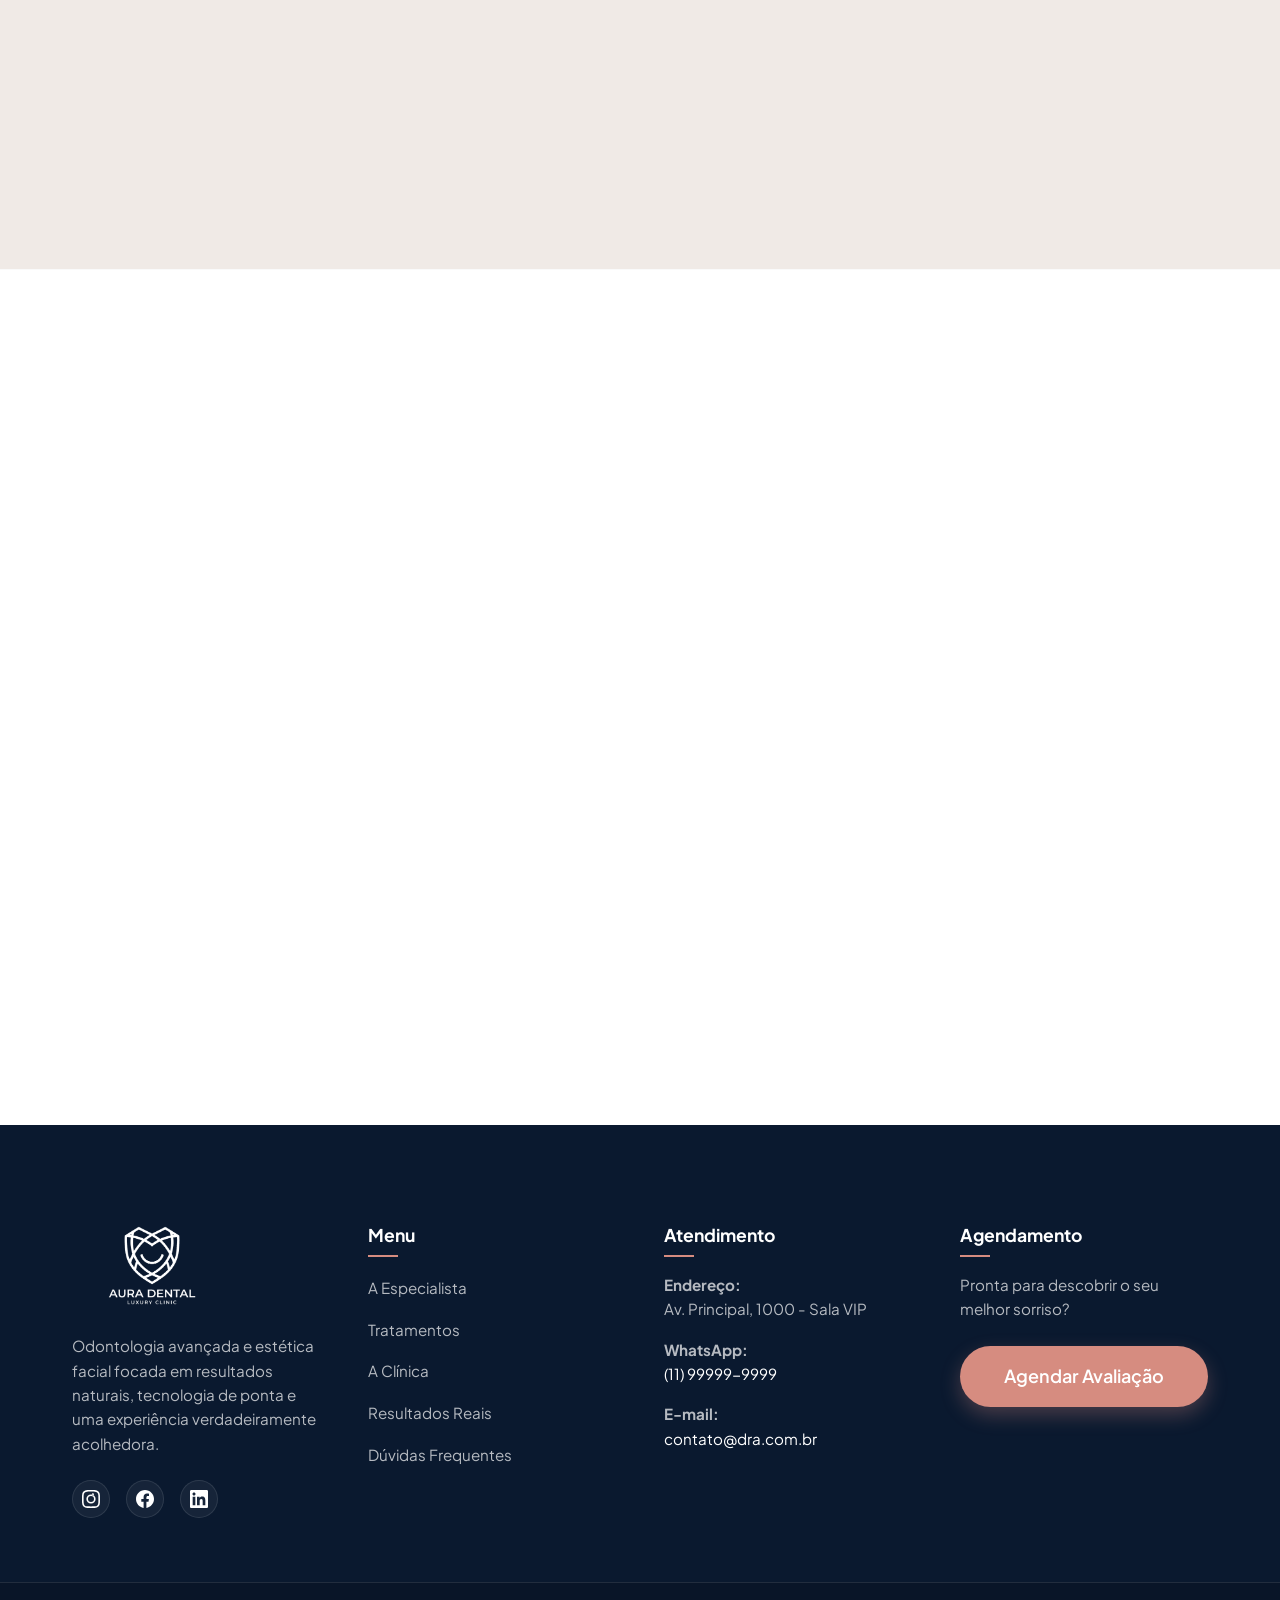
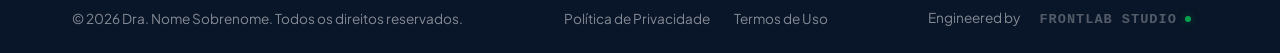
==== commit 124180f7: "up" ====
--- a/index.html
+++ b/index.html
@@ -22,7 +22,7 @@
     <header class="header-principal">
         <div class="container-nav">
             <a href="#" class="logo-link" aria-label="Página Inicial">
-                <img src="img/logo-dra.png" alt="Logo Dra." width="180" height="60" class="logo-img" decoding="async"
+                <img src="img/logo.png" alt="Logo Dra." width="180" height="60" class="logo-img" decoding="async"
                     fetchpriority="high">
             </a>
 
@@ -68,8 +68,8 @@
                 <div class="hero-imagem fade-in-right">
                     <div class="shape-fundo"></div>
                     <picture>
-                        <source srcset="img/dra-hero.avif" type="image/avif">
-                        <img src="img/dra-hero.webp" alt="Dra. Sorrindo no Consultório" class="img-dra"
+                        <source srcset="img/dra-especialista3.avif" type="image/avif">
+                        <img src="img/dra-especialista3.webp" alt="Dra. Sorrindo no Consultório" class="img-dra"
                             fetchpriority="high" decoding="sync" loading="eager">
                     </picture>
 
@@ -89,7 +89,7 @@
 
                 <div class="sobre-imagem-wrapper reveal fade-in-left">
                     <div class="sobre-decoracao"></div>
-                    <img src="img/dra-perfil.webp" alt="Dra. Especialista" loading="lazy" class="img-sobre">
+                    <img src="img/dra-especialista3.webp" alt="Dra. Especialista" loading="lazy" class="img-sobre">
 
                     <div class="sobre-quote">
                         <p>"A arte de transformar sorrisos com precisão clínica e empatia."</p>
@@ -239,7 +239,7 @@
                 <div class="bento-grid">
 
                     <div class="bento-item bento-large reveal fade-in-left">
-                        <img src="img/clinica-recepcao.webp" alt="Recepção Premium da Clínica" loading="lazy"
+                        <img src="img/pediatria.webp" alt="Recepção Premium da Clínica" loading="lazy"
                             class="bento-img">
                         <div class="bento-overlay">
                             <div class="bento-conteudo">
@@ -262,7 +262,7 @@
                     </div>
 
                     <div class="bento-item bento-small reveal slide-up" style="animation-delay: 0.3s;">
-                        <img src="img/clinica-tecnologia.webp" alt="Scanner 3D Odontológico" loading="lazy"
+                        <img src="img/facetas.webp" alt="Scanner 3D Odontológico" loading="lazy"
                             class="bento-img">
                         <div class="bento-overlay">
                             <div class="bento-conteudo">
@@ -291,7 +291,7 @@
                 <div class="grid-resultados">
 
                     <article class="card-resultado reveal slide-up" style="animation-delay: 0.1s;">
-                        <img src="img/resultado-1.webp" alt="Antes e Depois - Facetas em Porcelana" loading="lazy"
+                        <img src="img/resultado-01.webp" alt="Antes e Depois - Facetas em Porcelana" loading="lazy"
                             class="img-resultado">
                         <div class="overlay-resultado">
                             <span class="tag-tratamento">Lentes em Porcelana</span>
@@ -299,7 +299,7 @@
                     </article>
 
                     <article class="card-resultado reveal slide-up" style="animation-delay: 0.2s;">
-                        <img src="img/resultado-2.webp" alt="Antes e Depois - Alinhadores" loading="lazy"
+                        <img src="img/resultado-02.webp" alt="Antes e Depois - Alinhadores" loading="lazy"
                             class="img-resultado">
                         <div class="overlay-resultado">
                             <span class="tag-tratamento">Ortodontia Invisível</span>
@@ -307,7 +307,7 @@
                     </article>
 
                     <article class="card-resultado reveal slide-up" style="animation-delay: 0.3s;">
-                        <img src="img/resultado-3.webp" alt="Antes e Depois - Reabilitação Oral" loading="lazy"
+                        <img src="img/resultado-03.webp" alt="Antes e Depois - Reabilitação Oral" loading="lazy"
                             class="img-resultado">
                         <div class="overlay-resultado">
                             <span class="tag-tratamento">Reabilitação Oral</span>
@@ -448,7 +448,7 @@
             <div class="container-footer reveal slide-up">
 
                 <div class="footer-coluna">
-                    <img src="img/logo-dra-branca.webp" alt="Logo Dra. Especialista" width="160" height="50"
+                    <img src="img/logo.png" alt="Logo Dra. Especialista" width="160" height="50"
                         class="logo-footer" loading="lazy">
                     <p class="footer-descricao">
                         Odontologia avançada e estética facial focada em resultados naturais, tecnologia de ponta e uma
@@ -510,7 +510,7 @@
                     <a href="#agendar" class="btn-primario btn-block">Agendar Avaliação</a>
                 </div>
 
-            </div>
+            </div>  
 
             <div class="footer-bottom">
                 <div class="container-bottom">
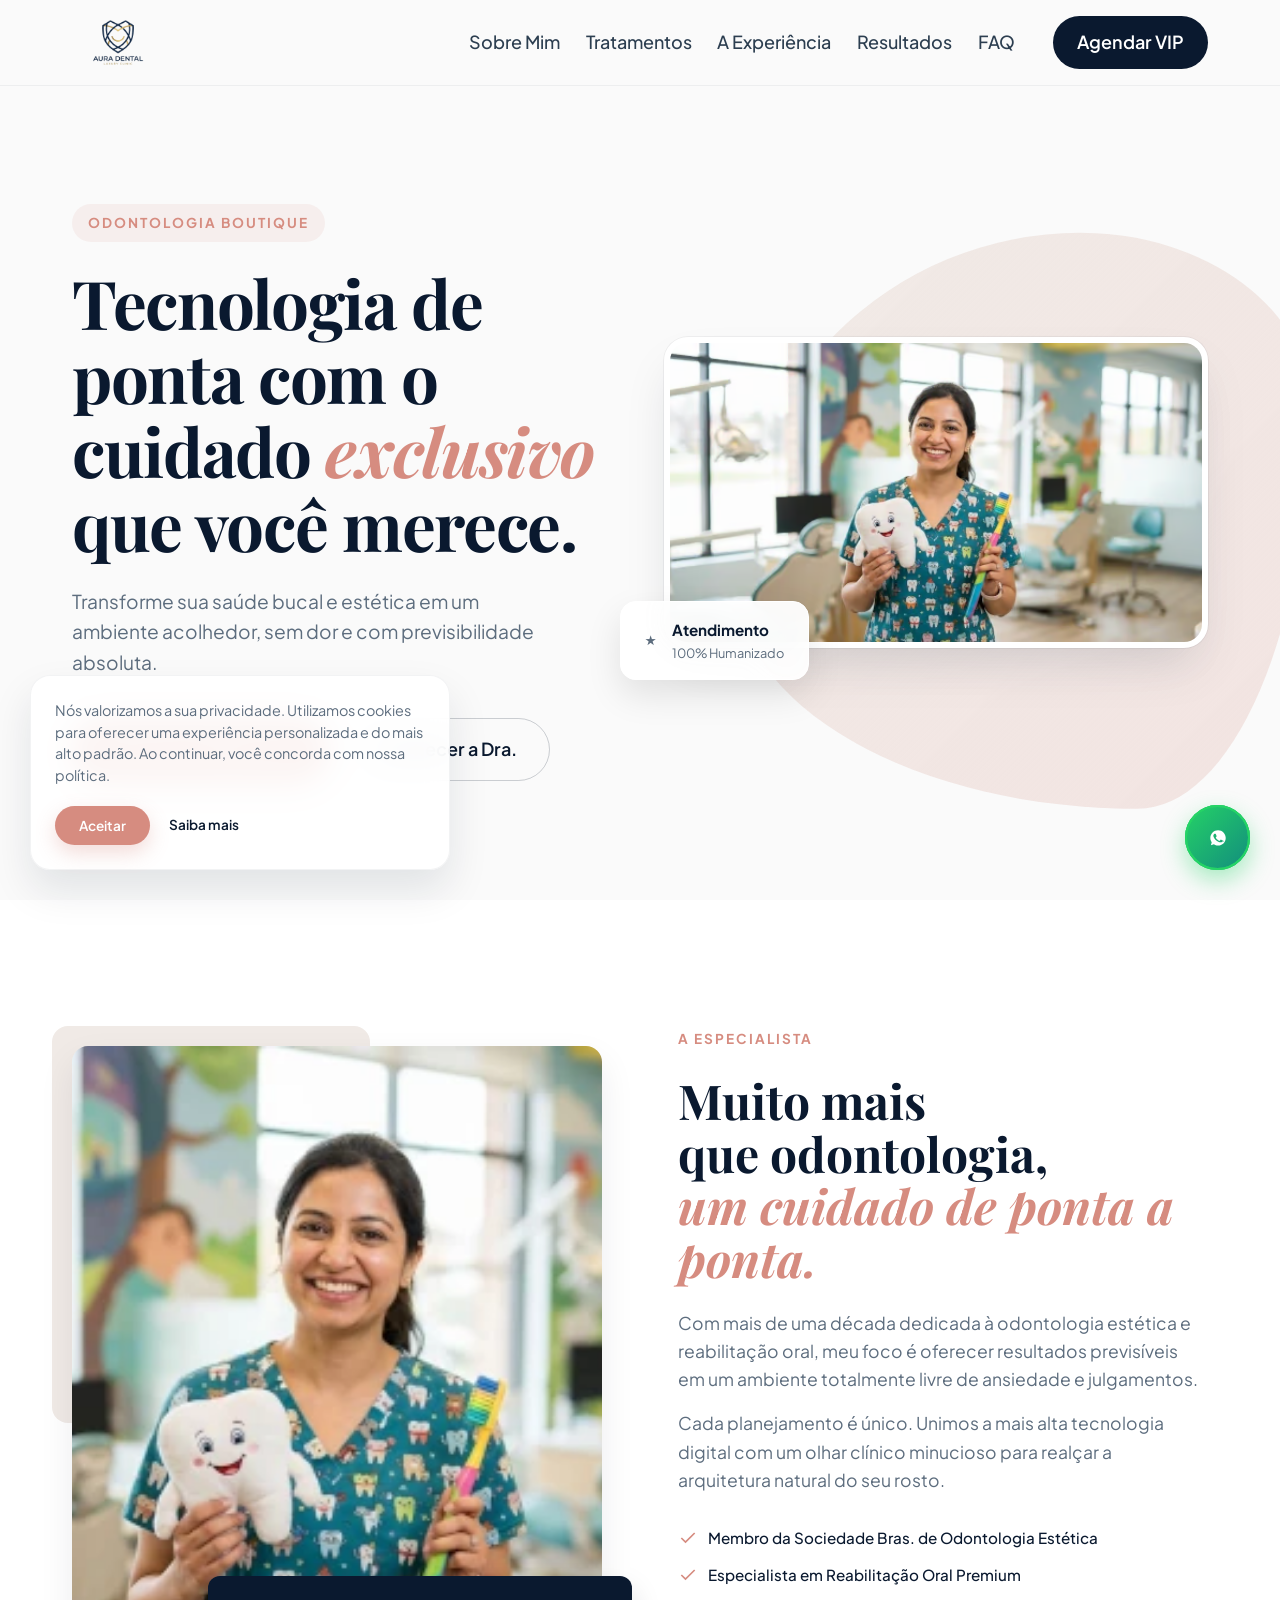
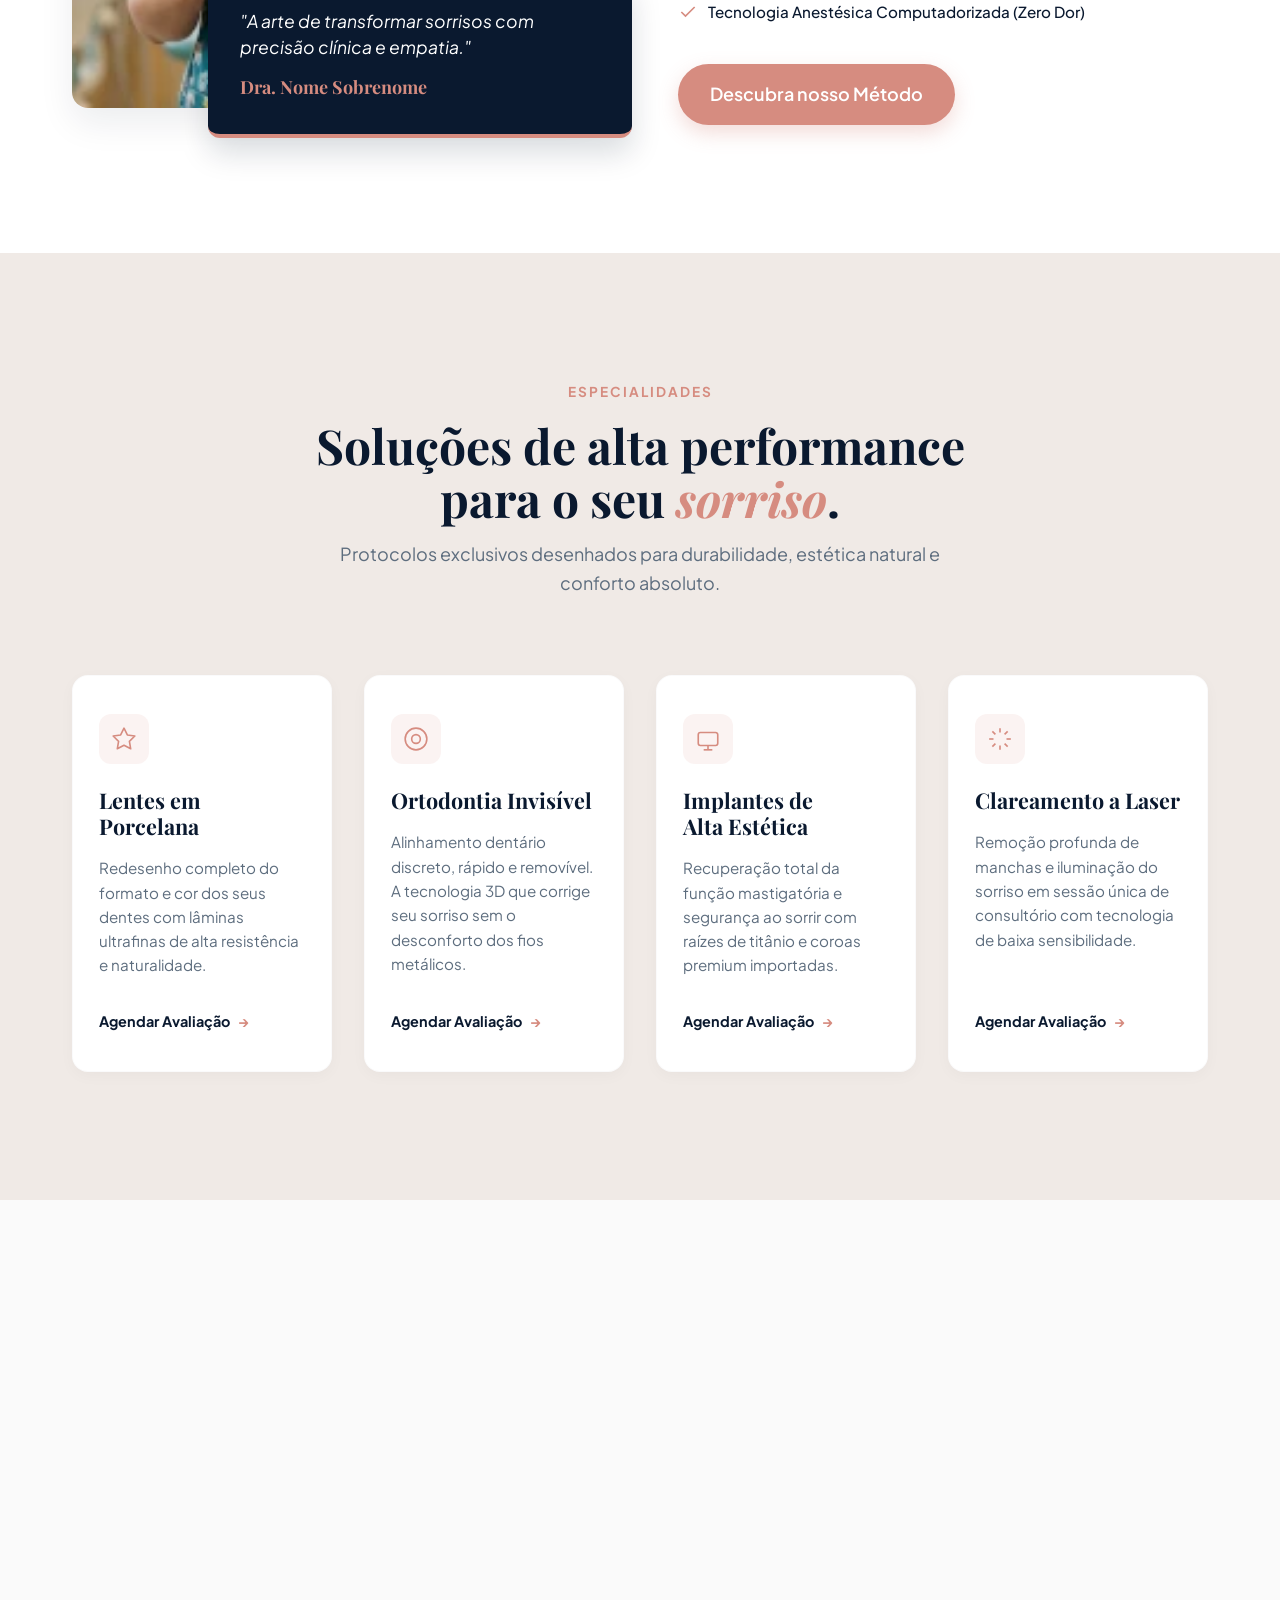
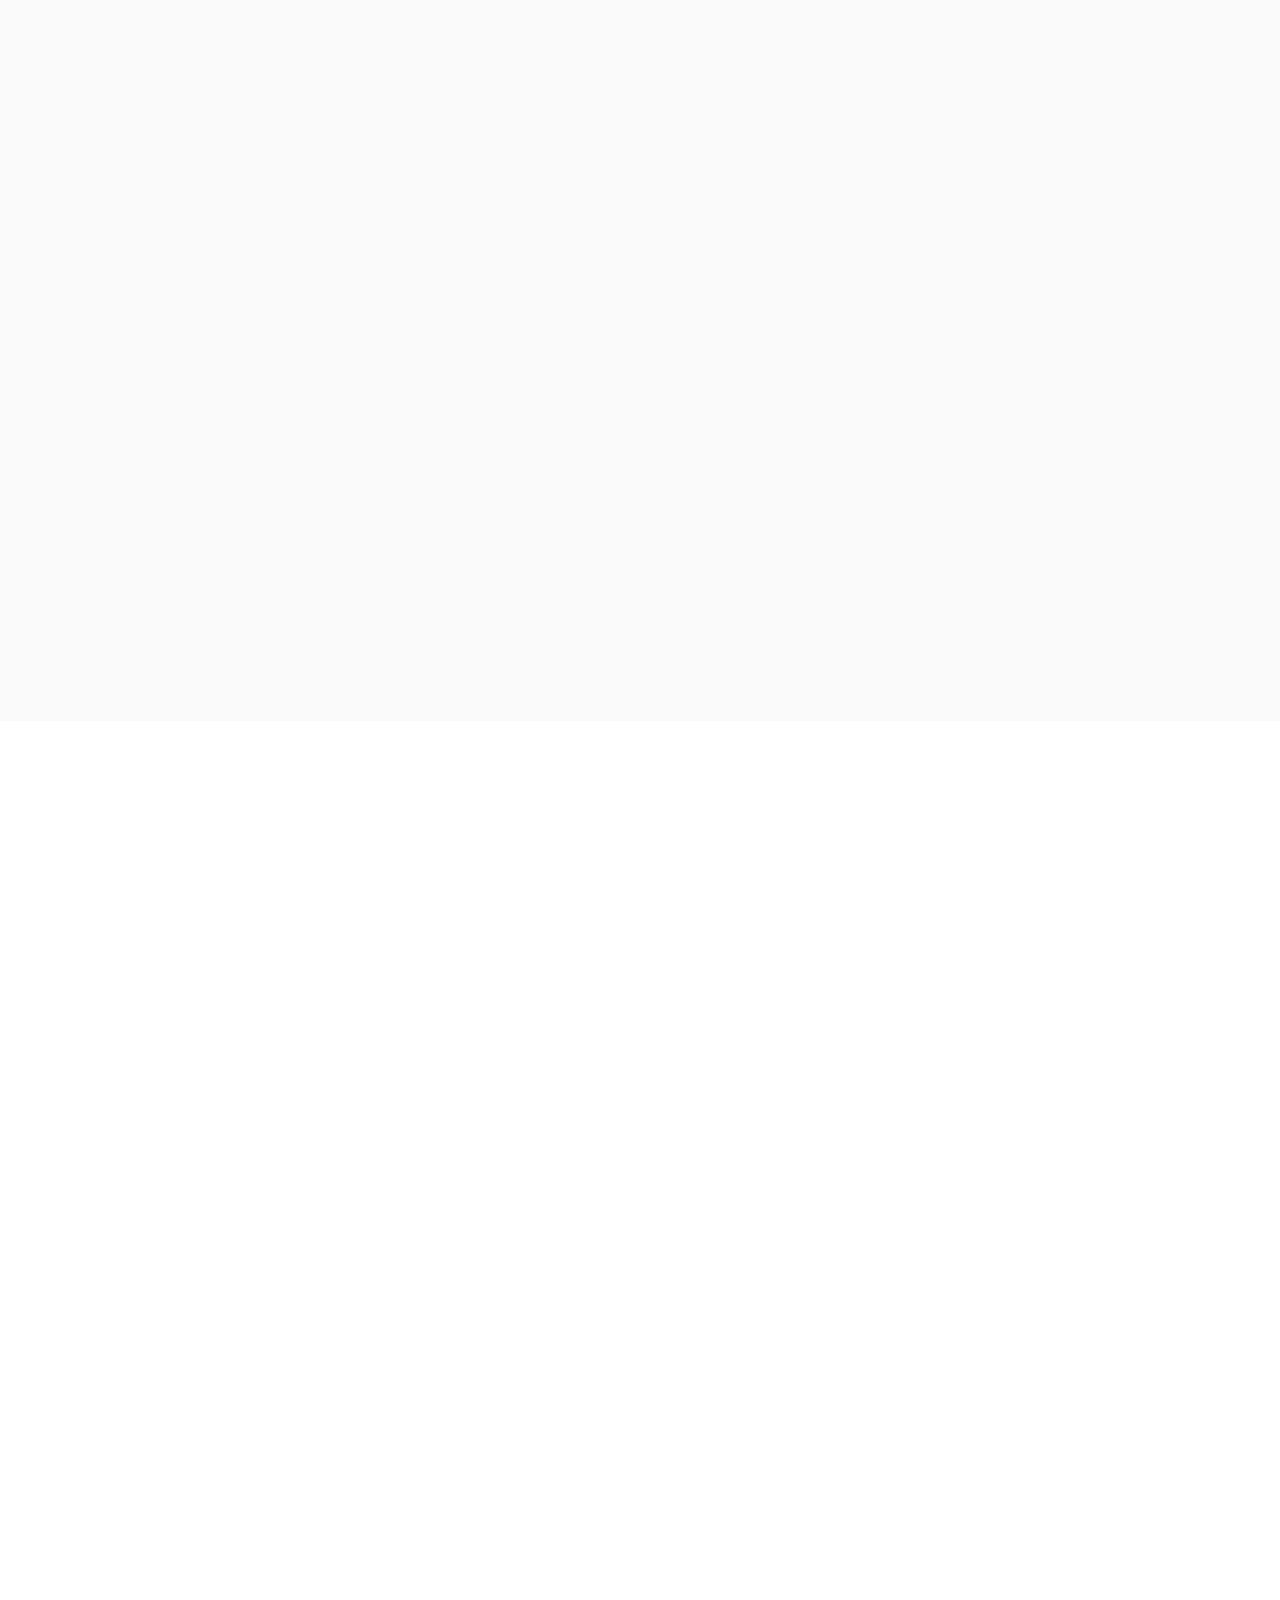
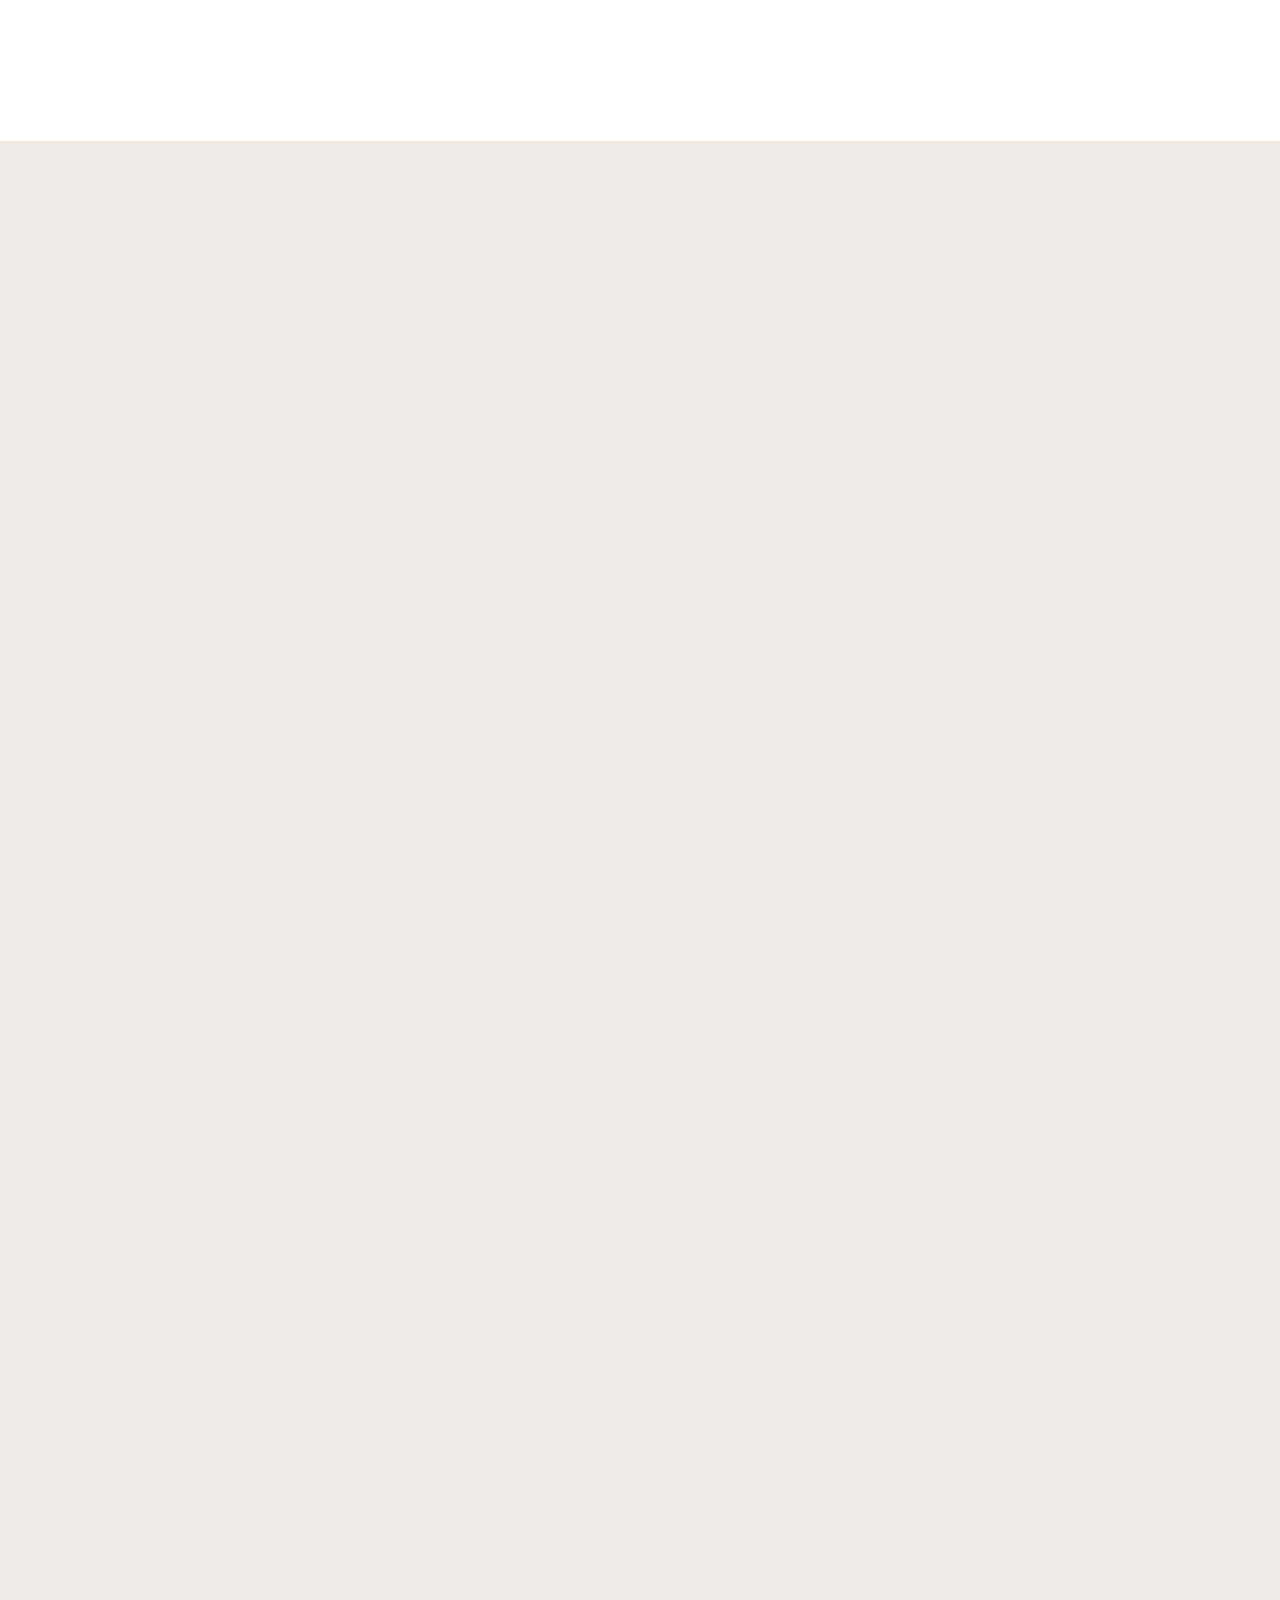
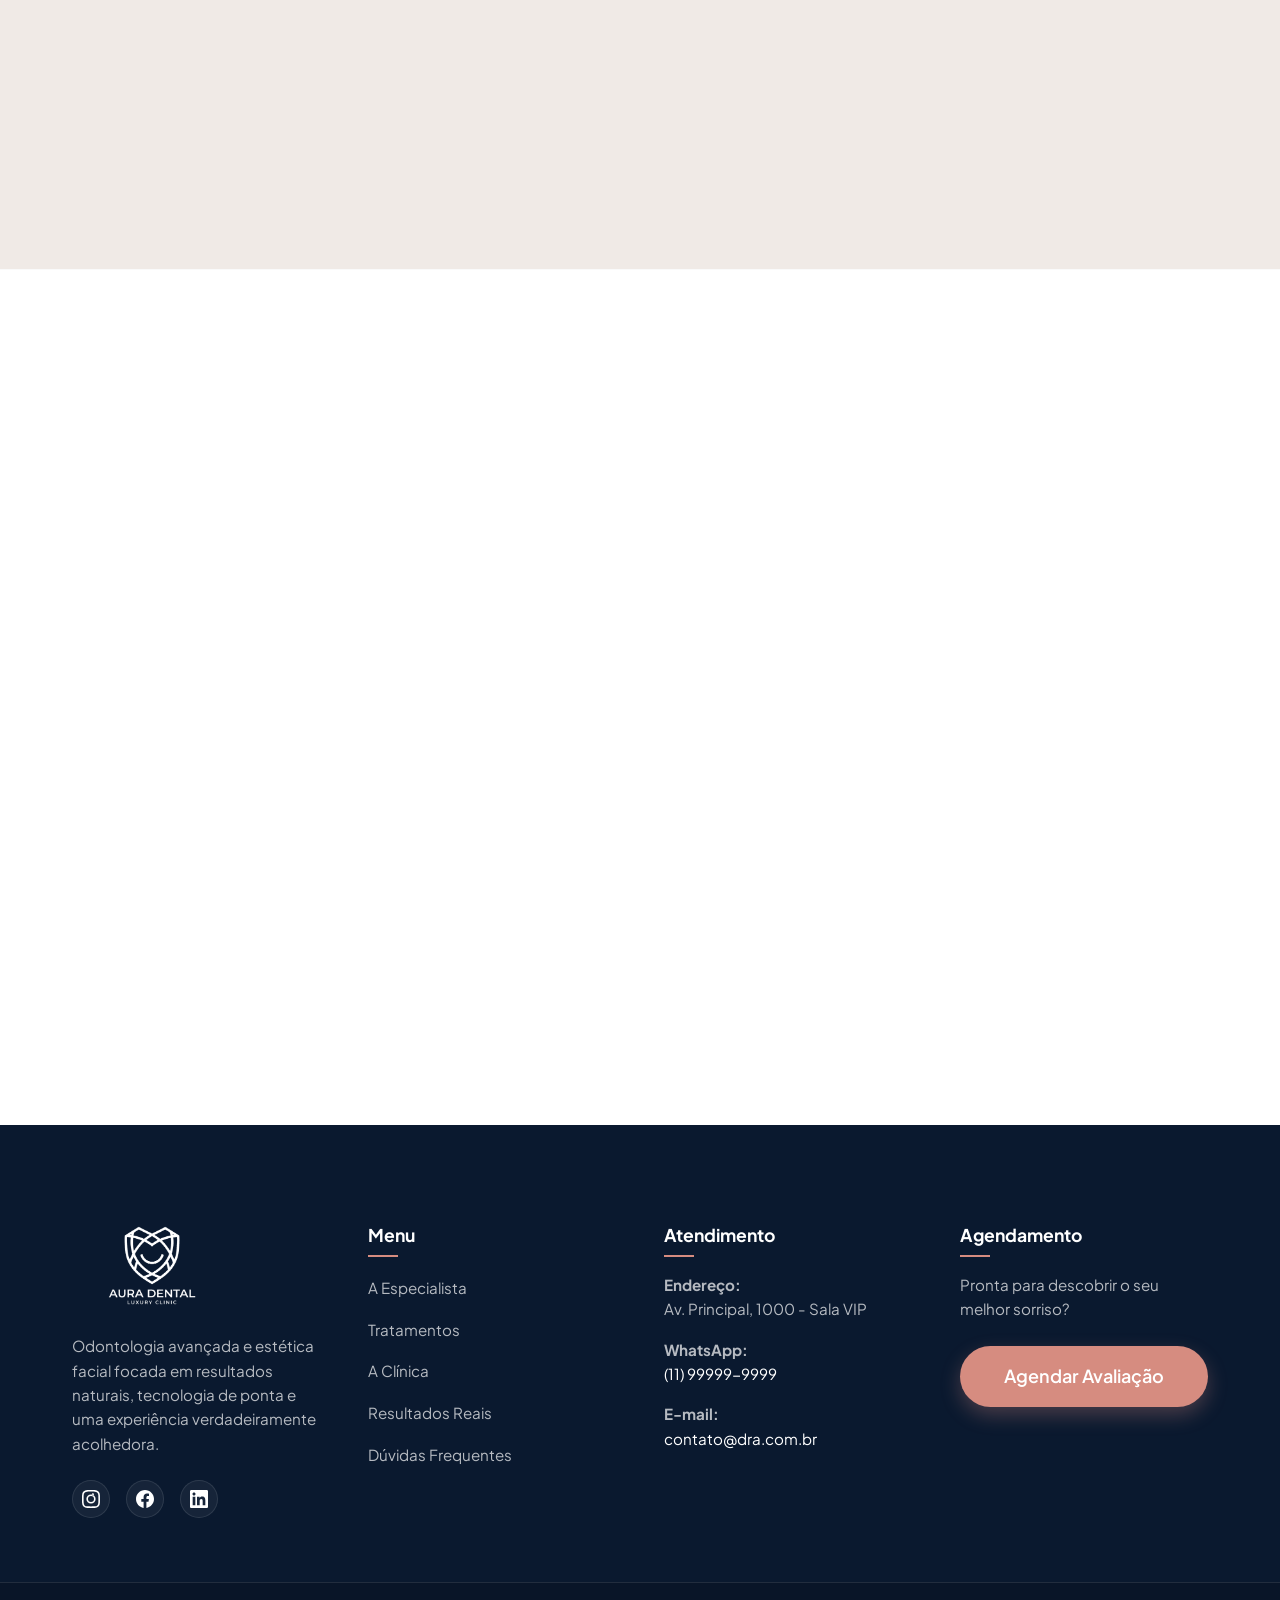
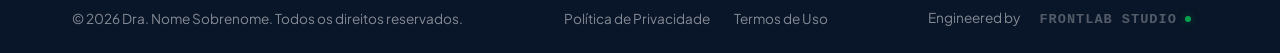
==== commit 6ab942c5: "up" ====
--- a/index.html
+++ b/index.html
@@ -67,11 +67,14 @@
 
                 <div class="hero-imagem fade-in-right">
                     <div class="shape-fundo"></div>
-                    <picture>
-                        <source srcset="img/dra-especialista3.avif" type="image/avif">
-                        <img src="img/dra-especialista3.webp" alt="Dra. Sorrindo no Consultório" class="img-dra"
-                            fetchpriority="high" decoding="sync" loading="eager">
-                    </picture>
+
+                    <div class="moldura-imagem-hero">
+                        <picture>
+                            <source srcset="img/dra-especialista3.avif" type="image/avif">
+                            <img src="img/dra-especialista3.webp" alt="Dra. Sorrindo no Consultório" class="img-dra"
+                                fetchpriority="high" decoding="sync" loading="eager">
+                        </picture>
+                    </div>
 
                     <div class="card-flutuante">
                         <span class="icone-star">★</span>
@@ -84,6 +87,7 @@
 
             </div>
         </section>
+        
         <section class="secao-sobre" id="sobre">
             <div class="container-sobre">
 
@@ -262,8 +266,7 @@
                     </div>
 
                     <div class="bento-item bento-small reveal slide-up" style="animation-delay: 0.3s;">
-                        <img src="img/facetas.webp" alt="Scanner 3D Odontológico" loading="lazy"
-                            class="bento-img">
+                        <img src="img/facetas.webp" alt="Scanner 3D Odontológico" loading="lazy" class="bento-img">
                         <div class="bento-overlay">
                             <div class="bento-conteudo">
                                 <h3>Odontologia Digital</h3>
@@ -448,8 +451,8 @@
             <div class="container-footer reveal slide-up">
 
                 <div class="footer-coluna">
-                    <img src="img/logo.png" alt="Logo Dra. Especialista" width="160" height="50"
-                        class="logo-footer" loading="lazy">
+                    <img src="img/logo.png" alt="Logo Dra. Especialista" width="160" height="50" class="logo-footer"
+                        loading="lazy">
                     <p class="footer-descricao">
                         Odontologia avançada e estética facial focada em resultados naturais, tecnologia de ponta e uma
                         experiência verdadeiramente acolhedora.
@@ -510,7 +513,7 @@
                     <a href="#agendar" class="btn-primario btn-block">Agendar Avaliação</a>
                 </div>
 
-            </div>  
+            </div>
 
             <div class="footer-bottom">
                 <div class="container-bottom">
--- a/style/style.css
+++ b/style/style.css
@@ -5,19 +5,12 @@
    ========================================================================== */
 :root {
     --cor-fundo: #FAFAFA;
-    /* Off-White Premium */
     --cor-fundo-suave: #F0EAE6;
-    /* Nude Suave */
     --cor-fundo-header: rgba(250, 250, 250, 0.95);
-
     --cor-texto: #2C3E50;
-    /* Azul Petróleo Escuro (Leitura) */
     --cor-texto-mutado: #5D6D7E;
-
     --cor-primaria: #0A192F;
-    /* Deep Blue (Títulos/Autoridade) */
     --cor-secundaria: #D68C80;
-    /* Rosa Seco / Rose Gold (Destaques/CTAs) */
     --cor-secundaria-hover: #BF756A;
     --cor-branco: #FFFFFF;
 
@@ -205,6 +198,7 @@
 /* ==========================================================================
    3. HERO SECTION (DRA. SOLO)
    ========================================================================== */
+
 .hero-dra {
     position: relative;
     min-height: 100dvh;
@@ -306,42 +300,65 @@
     position: relative;
     display: flex;
     justify-content: center;
-    align-items: flex-end;
+    align-items: center;
     z-index: 1;
+    padding: 2rem 0;
 }
 
 .shape-fundo {
     position: absolute;
-    width: clamp(280px, 40vw, 500px);
-    height: clamp(280px, 40vw, 500px);
-    background: linear-gradient(135deg, var(--cor-fundo-suave) 0%, rgba(214, 140, 128, 0.15) 100%);
+    width: clamp(320px, 45vw, 650px);
+    height: clamp(320px, 45vw, 650px);
+    background: linear-gradient(135deg, var(--cor-fundo-suave) 0%, rgba(214, 140, 128, 0.2) 100%);
     border-radius: 60% 40% 30% 70% / 60% 30% 70% 40%;
     z-index: -1;
     animation: morph 8s ease-in-out infinite alternate;
+    top: 50%;
+    left: 50%;
+    transform: translate(-35%, -45%);
+}
+
+.moldura-imagem-hero {
+    position: relative;
+    width: 100%;
+    max-width: 600px;
+    border-radius: 24px;
+    background-color: var(--cor-branco);
+    border: 6px solid var(--cor-branco);
+    box-shadow: 0 25px 50px -12px rgba(10, 25, 47, 0.15), 0 0 0 1px rgba(10, 25, 47, 0.05);
+    overflow: hidden;
+    z-index: 2;
 }
 
 .img-dra {
     width: 100%;
-    max-width: 500px;
-    object-fit: contain;
-    filter: drop-shadow(0 20px 30px rgba(10, 25, 47, 0.1));
+    height: auto;
+    aspect-ratio: 16 / 9;
+    object-fit: cover;
+    display: block;
+    transition: transform 0.8s cubic-bezier(0.16, 1, 0.3, 1);
+}
+
+.hero-imagem:hover .img-dra {
+    transform: scale(1.03);
 }
 
 .card-flutuante {
     position: absolute;
-    bottom: 10%;
-    left: -5%;
-    background: rgba(255, 255, 255, 0.9);
-    backdrop-filter: blur(10px);
-    -webkit-backdrop-filter: blur(10px);
-    padding: 1rem 1.5rem;
-    border-radius: 12px;
-    box-shadow: 0 10px 30px rgba(0, 0, 0, 0.08);
+    bottom: 0;
+    left: -8%;
+    background: rgba(255, 255, 255, 0.95);
+    backdrop-filter: blur(12px);
+    -webkit-backdrop-filter: blur(12px);
+    padding: clamp(0.8rem, 2vw, 1rem) clamp(1.2rem, 3vw, 1.5rem);
+    border-radius: 16px;
+    box-shadow: 0 15px 35px rgba(0, 0, 0, 0.1);
     display: flex;
     align-items: center;
     gap: 1rem;
-    animation: float 4s ease-in-out infinite;
-    border: 1px solid rgba(255, 255, 255, 0.5);
+    animation: float 5s ease-in-out infinite;
+    border: 1px solid rgba(255, 255, 255, 1);
+    z-index: 3;
 }
 
 .icone-star {
@@ -364,7 +381,7 @@
     font-size: 0.8rem;
 }
 
-/* Animações Nativas */
+/* --- ANIMAÇÕES HERO --- */
 @keyframes morph {
     0% {
         border-radius: 60% 40% 30% 70% / 60% 30% 70% 40%;
@@ -447,16 +464,9 @@
 }
 
 /* ==========================================================================
-   4. MEDIA QUERIES ESTRITAS (1024, 768, 360)
+   BREAKPOINTS EXCLUSIVOS DA HERO SECTION
    ========================================================================== */
-
-/* Tablet / Notebook Menor */
 @media (width <=1024px) {
-    .container-nav {
-        padding: 1rem clamp(1rem, 3vw, 2rem);
-    }
-
-    /* Hero Section empilha para garantir a nobreza da foto */
     .container-hero-dra {
         grid-template-columns: 1fr;
         text-align: center;
@@ -476,88 +486,22 @@
         justify-content: center;
     }
 
+    .hero-imagem {
+        padding: 1rem 0 2rem;
+    }
+
+    .shape-fundo {
+        transform: translate(-50%, -50%);
+    }
+
     .card-flutuante {
         left: auto;
-        right: 5%;
-        bottom: 5%;
-    }
-
-    /* Botão CTA do Header */
-    .btn-cta-nav {
-        display: block;
-        width: 100%;
-        text-align: center;
-    }
-}
-
-/* Mobile Padrão */
+        right: 0;
+        bottom: -5%;
+    }
+}
+
 @media (width <=768px) {
-
-    /* Header Mobile */
-    .menu-toggle {
-        display: flex;
-        flex-direction: column;
-        justify-content: center;
-        gap: 6px;
-        width: 40px;
-        height: 40px;
-        z-index: 1001;
-    }
-
-    .menu-toggle .linha {
-        display: block;
-        width: 28px;
-        height: 2px;
-        background-color: var(--cor-primaria);
-        transition: transform 0.4s cubic-bezier(0.4, 0, 0.2, 1), opacity 0.3s ease;
-        transform-origin: center;
-    }
-
-    .menu-toggle[aria-expanded="true"] .linha:nth-child(1) {
-        transform: translateY(4px) rotate(45deg);
-    }
-
-    .menu-toggle[aria-expanded="true"] .linha:nth-child(2) {
-        transform: translateY(-4px) rotate(-45deg);
-    }
-
-    .nav-menu {
-        position: fixed;
-        top: 0;
-        right: -100%;
-        width: 100vw;
-        height: 100dvh;
-        background-color: var(--cor-fundo-suave);
-        flex-direction: column;
-        justify-content: center;
-        align-items: center;
-        transition: right 0.5s cubic-bezier(0.4, 0, 0.2, 1);
-        z-index: 1000;
-    }
-
-    .nav-menu.ativo {
-        right: 0;
-    }
-
-    .nav-lista {
-        flex-direction: column;
-        align-items: center;
-        gap: 2rem;
-        margin-bottom: 3rem;
-    }
-
-    .nav-link {
-        font-size: 1.5rem;
-        font-family: var(--fonte-titulos);
-    }
-
-    .btn-cta-nav {
-        max-width: 320px;
-        font-size: 1.125rem;
-        padding: 1rem;
-    }
-
-    /* Hero Mobile */
     .hero-dra {
         min-height: auto;
         padding-bottom: 3rem;
@@ -576,32 +520,27 @@
         padding: 1rem;
     }
 
+    .moldura-imagem-hero {
+        border-radius: 16px;
+        border-width: 4px;
+    }
+
+    .img-dra {
+        aspect-ratio: 4 / 3;
+    }
+
+    .card-flutuante {
+        right: 5%;
+        bottom: -10%;
+    }
+
     .shape-fundo {
-        width: 280px;
-        height: 280px;
-    }
-}
-
-/* Mobile Pequeno */
+        width: 120%;
+        height: 120%;
+    }
+}
+
 @media (width <=360px) {
-    .container-nav {
-        padding: 0.8rem 1rem;
-    }
-
-    .logo-img {
-        max-width: 130px;
-    }
-
-    .nav-link {
-        font-size: 1.25rem;
-    }
-
-    .btn-cta-nav {
-        padding: 0.8rem;
-        font-size: 1rem;
-        max-width: 280px;
-    }
-
     .hero-titulo {
         font-size: 2.25rem;
     }
@@ -639,7 +578,6 @@
     align-items: center;
 }
 
-/* --- COLUNA ESQUERDA (IMAGEM) --- */
 .sobre-imagem-wrapper {
     position: relative;
     aspect-ratio: 4 / 5;
@@ -654,7 +592,6 @@
     width: 60%;
     height: 60%;
     background-color: var(--cor-fundo-suave);
-    /* O tom Nude/Rosa sutil */
     border-radius: 16px;
     z-index: -1;
 }
@@ -672,7 +609,6 @@
     bottom: -30px;
     right: -30px;
     background-color: var(--cor-primaria);
-    /* Azul Petróleo */
     color: var(--cor-branco);
     padding: clamp(1.5rem, 3vw, 2rem);
     border-radius: 12px;
@@ -692,10 +628,8 @@
     font-family: var(--fonte-titulos);
     font-weight: 700;
     color: var(--cor-secundaria);
-    /* Rosa Seco */
-}
-
-/* --- COLUNA DIREITA (CONTEÚDO) --- */
+}
+
 .sobre-conteudo {
     display: flex;
     flex-direction: column;
@@ -840,7 +774,6 @@
    ========================================================================== */
 .secao-tratamentos {
     padding: clamp(5rem, 10vw, 8rem) 0;
-    /* Usamos a cor suave para contrastar com o branco da seção 'Sobre' */
     background-color: var(--cor-fundo-suave);
     content-visibility: auto;
     contain-intrinsic-size: 800px;
@@ -875,7 +808,6 @@
 /* --- GRID DE CARDS (DESKTOP) --- */
 .grid-tratamentos {
     display: grid;
-    /* Grid de 4 colunas para o Desktop */
     grid-template-columns: repeat(4, 1fr);
     gap: 2rem;
 }
@@ -896,7 +828,6 @@
     width: 50px;
     height: 50px;
     background-color: rgba(214, 140, 128, 0.1);
-    /* Rosa Seco clarinho */
     color: var(--cor-secundaria);
     border-radius: 12px;
     display: flex;
@@ -920,7 +851,6 @@
     color: var(--cor-texto-mutado);
     font-size: 0.95rem;
     flex-grow: 1;
-    /* Empurra o link pro fundo do card */
 }
 
 .link-tratamento {
@@ -939,7 +869,6 @@
     color: var(--cor-secundaria);
 }
 
-/* Interação Desktop */
 @media (width > 1024px) {
     .card-tratamento:hover {
         transform: translateY(-8px);
@@ -966,7 +895,6 @@
    BREAKPOINTS SEÇÃO TRATAMENTOS 
    ========================================================================== */
 
-/* Tablet (@media (width <= 1024px)) */
 @media (width <=1024px) {
     .grid-tratamentos {
         grid-template-columns: repeat(2, 1fr);
@@ -974,7 +902,6 @@
     }
 }
 
-/* Mobile Padrão (@media (width <= 768px)) - SCROLL SNAP (PEEK-A-BOO) */
 @media (width <=768px) {
     .grid-tratamentos {
         display: flex;
@@ -993,20 +920,15 @@
 
     .card-tratamento {
         flex: 0 0 auto;
-        /* Largura fixa não elástica. Força o próximo card a aparecer na borda */
         width: 280px;
-        /* Alinha o card na esquerda, deixando o espaço perfeitamente calculado na direita */
         scroll-snap-align: start;
         height: auto;
         transform: none !important;
-        /* Previne bugs de hover do desktop no mobile */
-    }
-}
-
-/* Mobile Pequeno (@media (width <= 360px)) */
+    }
+}
+
 @media (width <=360px) {
     .card-tratamento {
-        /* Reduz um pouco a largura fixa para garantir que o "corte" do próximo card seja visível em telas minúsculas */
         width: 250px;
         padding: 1.25rem;
     }
@@ -1032,7 +954,6 @@
 .secao-experiencia {
     padding: clamp(5rem, 10vw, 8rem) 0;
     background-color: var(--cor-fundo);
-    /* Off-White para contrastar com a seção acima */
     content-visibility: auto;
     contain-intrinsic-size: 800px;
 }
@@ -1043,12 +964,9 @@
     padding: 0 var(--padding-container);
 }
 
-/* --- BENTO GRID BASE (DESKTOP) --- */
 .bento-grid {
     display: grid;
-    /* Divide em 3 colunas exatas */
     grid-template-columns: repeat(3, 1fr);
-    /* Cria 2 linhas de altura fixa para dar formato de mosaico */
     grid-template-rows: repeat(2, 300px);
     gap: 1.5rem;
 }
@@ -1069,13 +987,11 @@
     will-change: transform;
 }
 
-/* O Destaque Principal ocupa 2 colunas e 2 linhas inteiras */
 .bento-large {
     grid-column: span 2;
     grid-row: span 2;
 }
 
-/* O Card de Texto ocupa 1 coluna na primeira linha */
 .bento-text {
     background-color: var(--cor-fundo-suave);
     padding: clamp(1.5rem, 2.5vw, 2.5rem);
@@ -1083,7 +999,6 @@
     flex-direction: column;
     justify-content: center;
     border: 1px solid rgba(214, 140, 128, 0.15);
-    /* Borda sutil Rosa Seco */
 }
 
 .bento-icon {
@@ -1105,13 +1020,11 @@
     line-height: 1.6;
 }
 
-/* Card Menor de Imagem na segunda linha */
 .bento-small {
     grid-column: span 1;
     grid-row: span 1;
 }
 
-/* --- OVERLAY DAS IMAGENS --- */
 .bento-overlay {
     position: absolute;
     inset: 0;
@@ -1143,7 +1056,6 @@
     overflow: hidden;
 }
 
-/* --- INTERAÇÃO (HOVER DESKTOP) --- */
 @media (width > 1024px) {
     .bento-item:hover .bento-img {
         transform: scale(1.05);
@@ -1164,19 +1076,12 @@
     }
 }
 
-/* ==========================================================================
-   BREAKPOINTS SEÇÃO EXPERIÊNCIA
-   ========================================================================== */
-
-/* Tablet (@media (width <= 1024px)) */
 @media (width <=1024px) {
     .bento-grid {
         grid-template-columns: repeat(2, 1fr);
         grid-template-rows: auto auto auto;
-        /* Linhas dinâmicas */
-    }
-
-    /* O layout muda: Foto Grande em cima (1 linha inteira), os outros 2 cards embaixo dividindo a tela */
+    }
+
     .bento-large {
         grid-column: span 2;
         grid-row: span 1;
@@ -1190,7 +1095,6 @@
         aspect-ratio: 1 / 1;
     }
 
-    /* Como não tem mouse, mostra sempre o texto na imagem */
     .bento-conteudo h3,
     .bento-conteudo p {
         transform: translateY(0);
@@ -1198,14 +1102,12 @@
     }
 }
 
-/* Mobile Padrão (@media (width <= 768px)) */
 @media (width <=768px) {
     .bento-grid {
         grid-template-columns: 1fr;
         grid-template-rows: auto;
     }
 
-    /* Tudo empilha em 1 coluna */
     .bento-large {
         grid-column: span 1;
         aspect-ratio: 4 / 3;
@@ -1222,7 +1124,6 @@
     }
 }
 
-/* Mobile Pequeno (@media (width <= 360px)) */
 @media (width <=360px) {
     .bento-overlay {
         padding: 1.2rem;
@@ -1243,7 +1144,6 @@
 .secao-resultados {
     padding: clamp(5rem, 10vw, 8rem) 0;
     background-color: var(--cor-branco);
-    /* Fundo branco para as fotos brilharem */
     content-visibility: auto;
     contain-intrinsic-size: 700px;
 }
@@ -1266,7 +1166,6 @@
     border-radius: 16px;
     overflow: hidden;
     aspect-ratio: 4 / 5;
-    /* Proporção ideal para retratos de rosto/sorriso */
     background-color: var(--cor-fundo-suave);
     box-shadow: 0 4px 15px rgba(10, 25, 47, 0.04);
 }
@@ -1279,7 +1178,6 @@
     will-change: transform;
 }
 
-/* Gradiente sutil apenas na base para dar leitura à tag */
 .overlay-resultado {
     position: absolute;
     inset: 0;
@@ -1310,7 +1208,6 @@
     margin-top: 2rem;
 }
 
-/* --- INTERAÇÃO (HOVER DESKTOP) --- */
 @media (width > 1024px) {
     .card-resultado:hover .img-resultado {
         transform: scale(1.05);
@@ -1321,11 +1218,6 @@
     }
 }
 
-/* ==========================================================================
-   BREAKPOINTS SEÇÃO RESULTADOS
-   ========================================================================== */
-
-/* Tablet (@media (width <= 1024px)) */
 @media (width <=1024px) {
     .grid-resultados {
         grid-template-columns: repeat(2, 1fr);
@@ -1334,11 +1226,9 @@
 
     .tag-tratamento {
         transform: translateY(0);
-        /* A tag fica sempre visível no touch */
-    }
-}
-
-/* Mobile Padrão (@media (width <= 768px)) - PEEK-A-BOO SLIDER */
+    }
+}
+
 @media (width <=768px) {
     .grid-resultados {
         display: flex;
@@ -1358,17 +1248,14 @@
     .card-resultado {
         flex: 0 0 auto;
         width: 280px;
-        /* Mantém a largura fixa para o efeito de corte na lateral */
         scroll-snap-align: start;
         transform: none !important;
     }
 }
 
-/* Mobile Pequeno (@media (width <= 360px)) */
 @media (width <=360px) {
     .card-resultado {
         width: 240px;
-        /* Reduz um pouco mais para caber na telinha */
     }
 
     .overlay-resultado {
@@ -1387,14 +1274,12 @@
 .secao-metodo {
     padding: clamp(5rem, 10vw, 8rem) 0;
     background-color: var(--cor-fundo-suave);
-    /* Fundo nude elegante */
     content-visibility: auto;
     contain-intrinsic-size: 800px;
 }
 
 .container-metodo {
     max-width: 1000px;
-    /* Levemente mais estreito para focar a leitura */
     margin: 0 auto;
     padding: 0 var(--padding-container);
 }
@@ -1408,7 +1293,6 @@
     gap: clamp(3rem, 6vw, 5rem);
 }
 
-/* Linha central guia (Desktop) */
 .timeline-boutique::before {
     content: '';
     position: absolute;
@@ -1424,10 +1308,8 @@
 .passo-boutique {
     position: relative;
     width: 50%;
-    /* O conteúdo fica alternado via nth-child */
-}
-
-/* Bolinha conectora na linha do tempo */
+}
+
 .passo-boutique::after {
     content: '';
     position: absolute;
@@ -1447,7 +1329,6 @@
     background-color: var(--cor-secundaria);
 }
 
-/* Lado Esquerdo (Ímpares) */
 .passo-boutique:nth-child(odd) {
     left: 0;
     padding-right: clamp(2rem, 4vw, 3rem);
@@ -1456,10 +1337,8 @@
 
 .passo-boutique:nth-child(odd)::after {
     right: -6px;
-    /* Alinha a bolinha no centro exato (50% da tela) */
-}
-
-/* Lado Direito (Pares) */
+}
+
 .passo-boutique:nth-child(even) {
     left: 50%;
     padding-left: clamp(2rem, 4vw, 3rem);
@@ -1470,7 +1349,6 @@
     left: -6px;
 }
 
-/* --- CONTEÚDO DO PASSO --- */
 .passo-conteudo {
     background-color: var(--cor-branco);
     padding: clamp(2rem, 3vw, 2.5rem);
@@ -1481,7 +1359,6 @@
     transition: transform 0.4s cubic-bezier(0.16, 1, 0.3, 1), box-shadow 0.4s ease;
 }
 
-/* O "01", "02" gigante como background */
 .passo-numero {
     position: absolute;
     top: -15px;
@@ -1489,14 +1366,12 @@
     font-weight: 700;
     font-family: var(--fonte-titulos);
     color: rgba(214, 140, 128, 0.05);
-    /* Rosa Seco super transparente */
     line-height: 1;
     z-index: 0;
     user-select: none;
     transition: color 0.4s ease;
 }
 
-/* Posicionamento do número acompanhando a alternância */
 .passo-boutique:nth-child(odd) .passo-numero {
     left: 10px;
 }
@@ -1521,7 +1396,6 @@
     line-height: 1.6;
 }
 
-/* Interação Desktop */
 @media (width > 1024px) {
     .passo-conteudo:hover {
         transform: translateY(-5px);
@@ -1530,7 +1404,6 @@
 
     .passo-conteudo:hover .passo-numero {
         color: rgba(214, 140, 128, 0.15);
-        /* Acende levemente o número gigante no hover */
     }
 }
 
@@ -1538,7 +1411,6 @@
    BREAKPOINTS SEÇÃO MÉTODO
    ========================================================================== */
 
-/* Tablet (@media (width <= 1024px)) */
 @media (width <=1024px) {
     .timeline-boutique {
         gap: 2rem;
@@ -1550,11 +1422,9 @@
     }
 }
 
-/* Mobile Padrão (@media (width <= 768px)) - MUDA PARA LINHA À ESQUERDA */
 @media (width <=768px) {
     .timeline-boutique::before {
         left: 20px;
-        /* Joga a linha para a esquerda */
         transform: none;
     }
 
@@ -1562,12 +1432,10 @@
         width: 100%;
     }
 
-    /* Reseta a alternância para manter tudo alinhado à esquerda no celular */
     .passo-boutique:nth-child(odd),
     .passo-boutique:nth-child(even) {
         left: 0;
         padding-left: 50px;
-        /* Espaço para a linha e a bolinha */
         padding-right: 0;
         text-align: left;
     }
@@ -1575,14 +1443,12 @@
     .passo-boutique:nth-child(odd)::after,
     .passo-boutique:nth-child(even)::after {
         left: 14px;
-        /* Centraliza a bolinha sobre a nova posição da linha */
         right: auto;
     }
 
     .passo-boutique:nth-child(odd) .passo-numero,
     .passo-boutique:nth-child(even) .passo-numero {
         right: 10px;
-        /* Joga o número gigante pra direita sempre no mobile */
         left: auto;
     }
 }
@@ -1625,7 +1491,6 @@
 }
 
 .container-faq {
-    /* Largura reduzida (800px) para otimizar o conforto visual da leitura longa */
     max-width: 800px;
     margin: 0 auto;
     padding: 0 var(--padding-container);
@@ -1634,7 +1499,6 @@
 .lista-faq {
     display: flex;
     flex-direction: column;
-    /* Linha de separação no topo geral da lista */
     border-top: 1px solid rgba(10, 25, 47, 0.1);
     margin-top: 2rem;
 }
@@ -1644,7 +1508,6 @@
     transition: background-color 0.3s ease;
 }
 
-/* Esconde a seta padrão feia do <details> nos navegadores */
 .item-faq>summary::-webkit-details-marker {
     display: none;
 }
@@ -1668,7 +1531,6 @@
     color: var(--cor-secundaria);
 }
 
-/* Ícone interativo via CSS puro */
 .icone-faq {
     font-size: 1.5rem;
     font-weight: 400;
@@ -1683,7 +1545,6 @@
 
 .item-faq[open] .icone-faq {
     transform: rotate(45deg);
-    /* O '+' vira um 'x' suavemente */
 }
 
 .resposta-faq {
@@ -1694,7 +1555,6 @@
     animation: fadeInSlideDown 0.4s ease-out forwards;
 }
 
-/* Animação de revelação da resposta */
 @keyframes fadeInSlideDown {
     from {
         opacity: 0;
@@ -1707,28 +1567,18 @@
     }
 }
 
-/* Efeito Hover Sutil Desktop */
 @media (width > 1024px) {
     .pergunta-faq:hover {
         color: var(--cor-secundaria);
     }
 }
 
-/* ==========================================================================
-   BREAKPOINTS SEÇÃO FAQ
-   ========================================================================== */
-
-/* Tablet (@media (width <= 1024px)) */
-/* Não exige mudanças drásticas, as funções clamp() e o max-width já resolvem a fluidez */
-
-/* Mobile Padrão (@media (width <= 768px)) */
 @media (width <=768px) {
     .icone-faq {
         font-size: 1.25rem;
     }
 }
 
-/* Mobile Pequeno (@media (width <= 360px)) */
 @media (width <=360px) {
     .pergunta-faq {
         gap: 0.8rem;
@@ -1740,7 +1590,6 @@
    ========================================================================== */
 .footer-boutique {
     background-color: var(--cor-primaria);
-    /* Fundo Deep Blue */
     color: var(--cor-branco);
     padding: clamp(4rem, 8vw, 6rem) 0 0 0;
 }
@@ -1756,7 +1605,6 @@
 
 .logo-footer {
     filter: brightness(0) invert(1);
-    /* Força a logo a ficar branca */
     margin-bottom: 1.5rem;
 }
 
@@ -1770,7 +1618,6 @@
 .titulo-footer {
     color: var(--cor-branco);
     font-family: var(--fonte-padrao);
-    /* Foge do Serifado aqui para melhor leitura */
     font-size: 1.1rem;
     font-weight: 700;
     margin-bottom: 1.5rem;
@@ -1823,7 +1670,6 @@
     color: var(--cor-secundaria);
 }
 
-/* Redes Sociais do Footer */
 .redes-sociais {
     display: flex;
     gap: 1rem;
@@ -1838,7 +1684,7 @@
     justify-content: center;
     border-radius: 50%;
     color: var(--cor-branco);
-    transition: background 0.3s ease, transform 0.3s ease;
+    transition: background-color 0.3s ease, transform 0.3s ease;
     border: 1px solid rgba(255, 255, 255, 0.1);
 }
 
@@ -1858,7 +1704,6 @@
 .footer-bottom {
     border-top: 1px solid rgba(255, 255, 255, 0.1);
     background-color: rgba(0, 0, 0, 0.15);
-    /* Escurece levemente o rodapé final */
     padding: 1.5rem 0;
 }
 
@@ -1900,7 +1745,6 @@
     text-transform: uppercase;
     letter-spacing: 1px;
     color: rgba(255, 255, 255, 0.5);
-    /* Ajustado para o fundo escuro */
     opacity: 0.6;
     text-decoration: none;
     display: inline-flex;
@@ -1914,7 +1758,6 @@
     content: '';
     opacity: 0;
     color: var(--cor-secundaria);
-    /* Mapeado para o Rosa Seco do site */
     transition: opacity 0.3s ease, transform 0.3s cubic-bezier(0.16, 1, 0.3, 1);
 }
 
@@ -1932,7 +1775,6 @@
     width: 6px;
     height: 6px;
     background-color: #00ff66;
-    /* Mantido o verde tech da sua marca */
     border-radius: 50%;
     box-shadow: 0 0 8px rgba(0, 255, 102, 0.5);
     animation: serverPulse 2s infinite;
@@ -2030,14 +1872,13 @@
 /* ==========================================================================
    BREAKPOINTS FOOTER
    ========================================================================== */
-/* Tablet (@media (width <= 1024px)) */
+
 @media (width <=1024px) {
     .container-footer {
         grid-template-columns: repeat(2, 1fr);
     }
 }
 
-/* Mobile Padrão (@media (width <= 768px)) */
 @media (width <=768px) {
     .container-footer {
         grid-template-columns: 1fr;
@@ -2069,11 +1910,9 @@
 
     .tooltip-whatsapp {
         display: none;
-        /* Remove tooltip no celular para evitar sobreposição */
-    }
-}
-
-/* Mobile Pequeno (@media (width <= 360px)) */
+    }
+}
+
 @media (width <=360px) {
     .links-legais {
         flex-direction: column;
@@ -2101,7 +1940,6 @@
     transition: transform 0.4s cubic-bezier(0.175, 0.885, 0.32, 1.275);
 }
 
-/* Ondas de som (Ripple) */
 .btn-whatsapp-flutuante::before,
 .btn-whatsapp-flutuante::after {
     content: '';
@@ -2115,7 +1953,6 @@
 
 .btn-whatsapp-flutuante::after {
     animation-delay: 1s;
-    /* Atrasa a segunda onda para dar fluidez */
 }
 
 @keyframes rippleWave {
@@ -2224,7 +2061,6 @@
     text-decoration-color: var(--cor-secundaria);
 }
 
-/* Breakpoints para Componentes Flutuantes */
 @media (width <=768px) {
     .btn-whatsapp-flutuante {
         bottom: 20px;
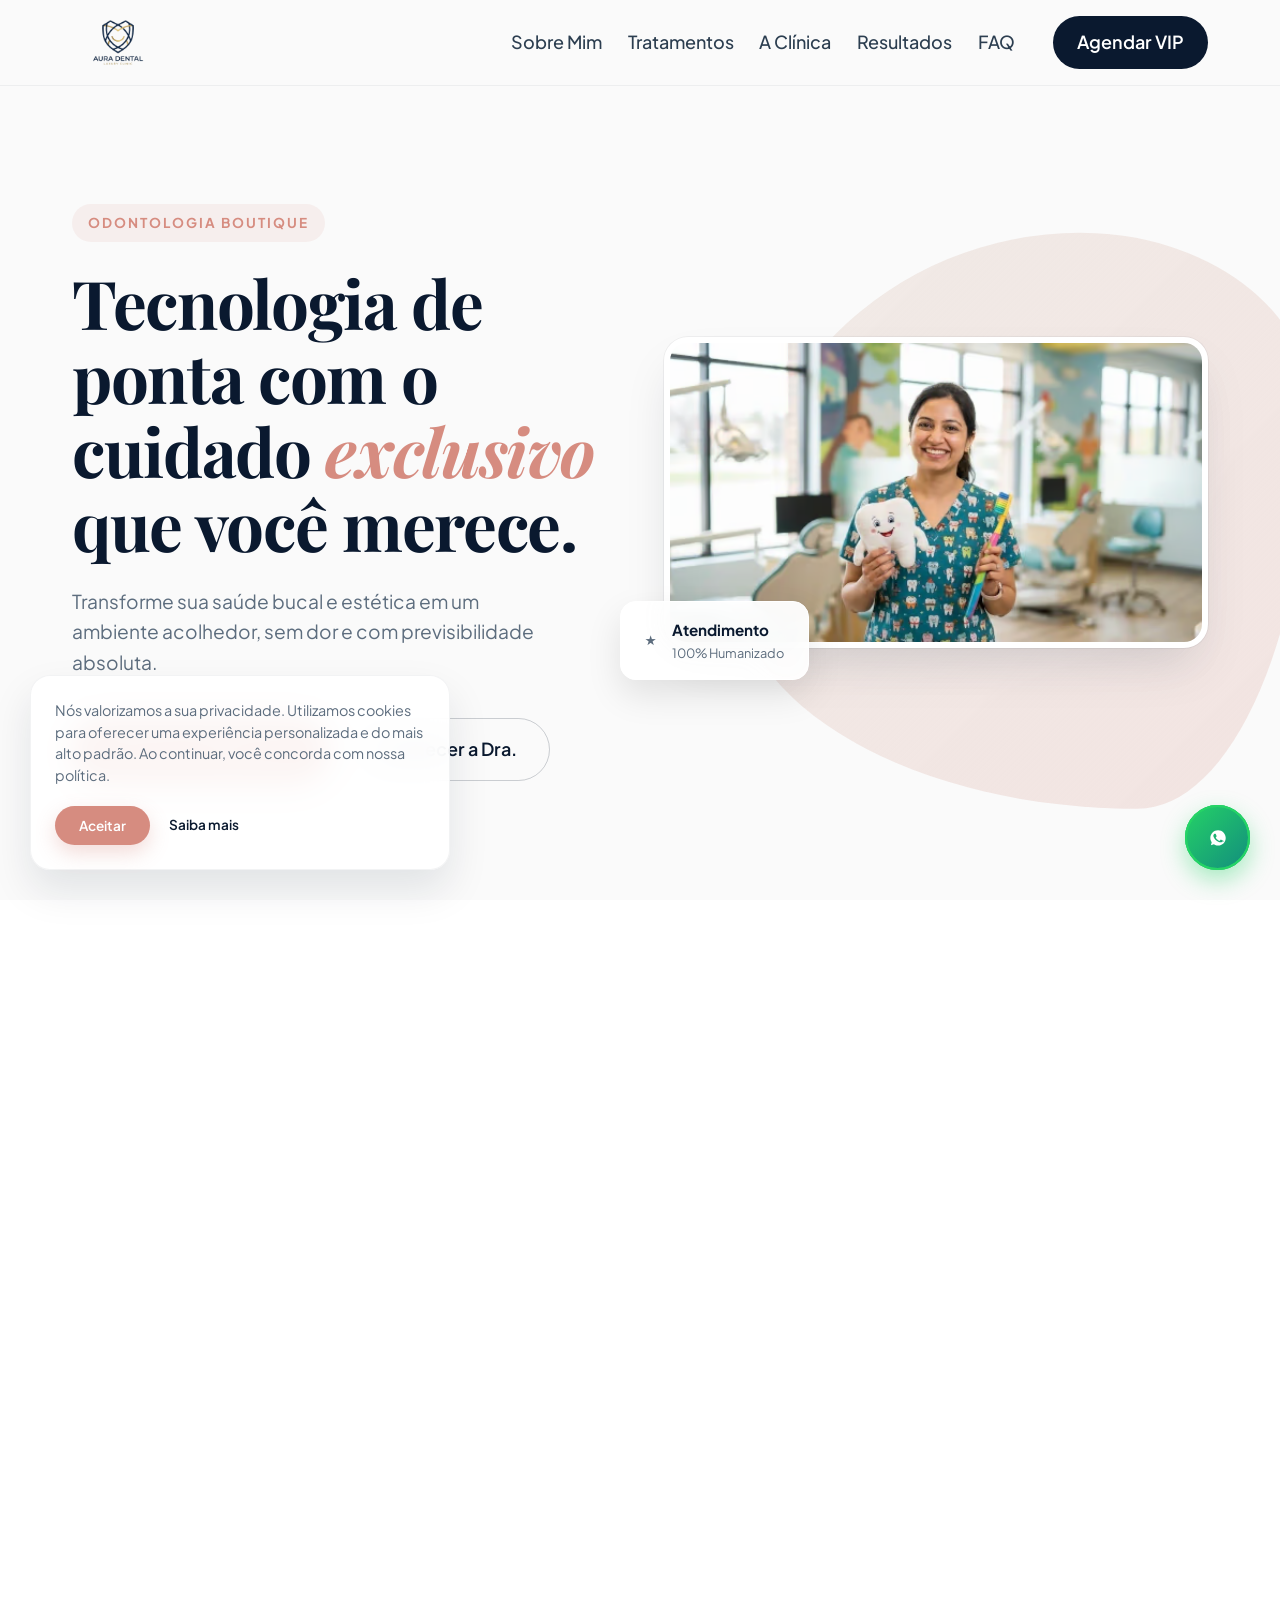
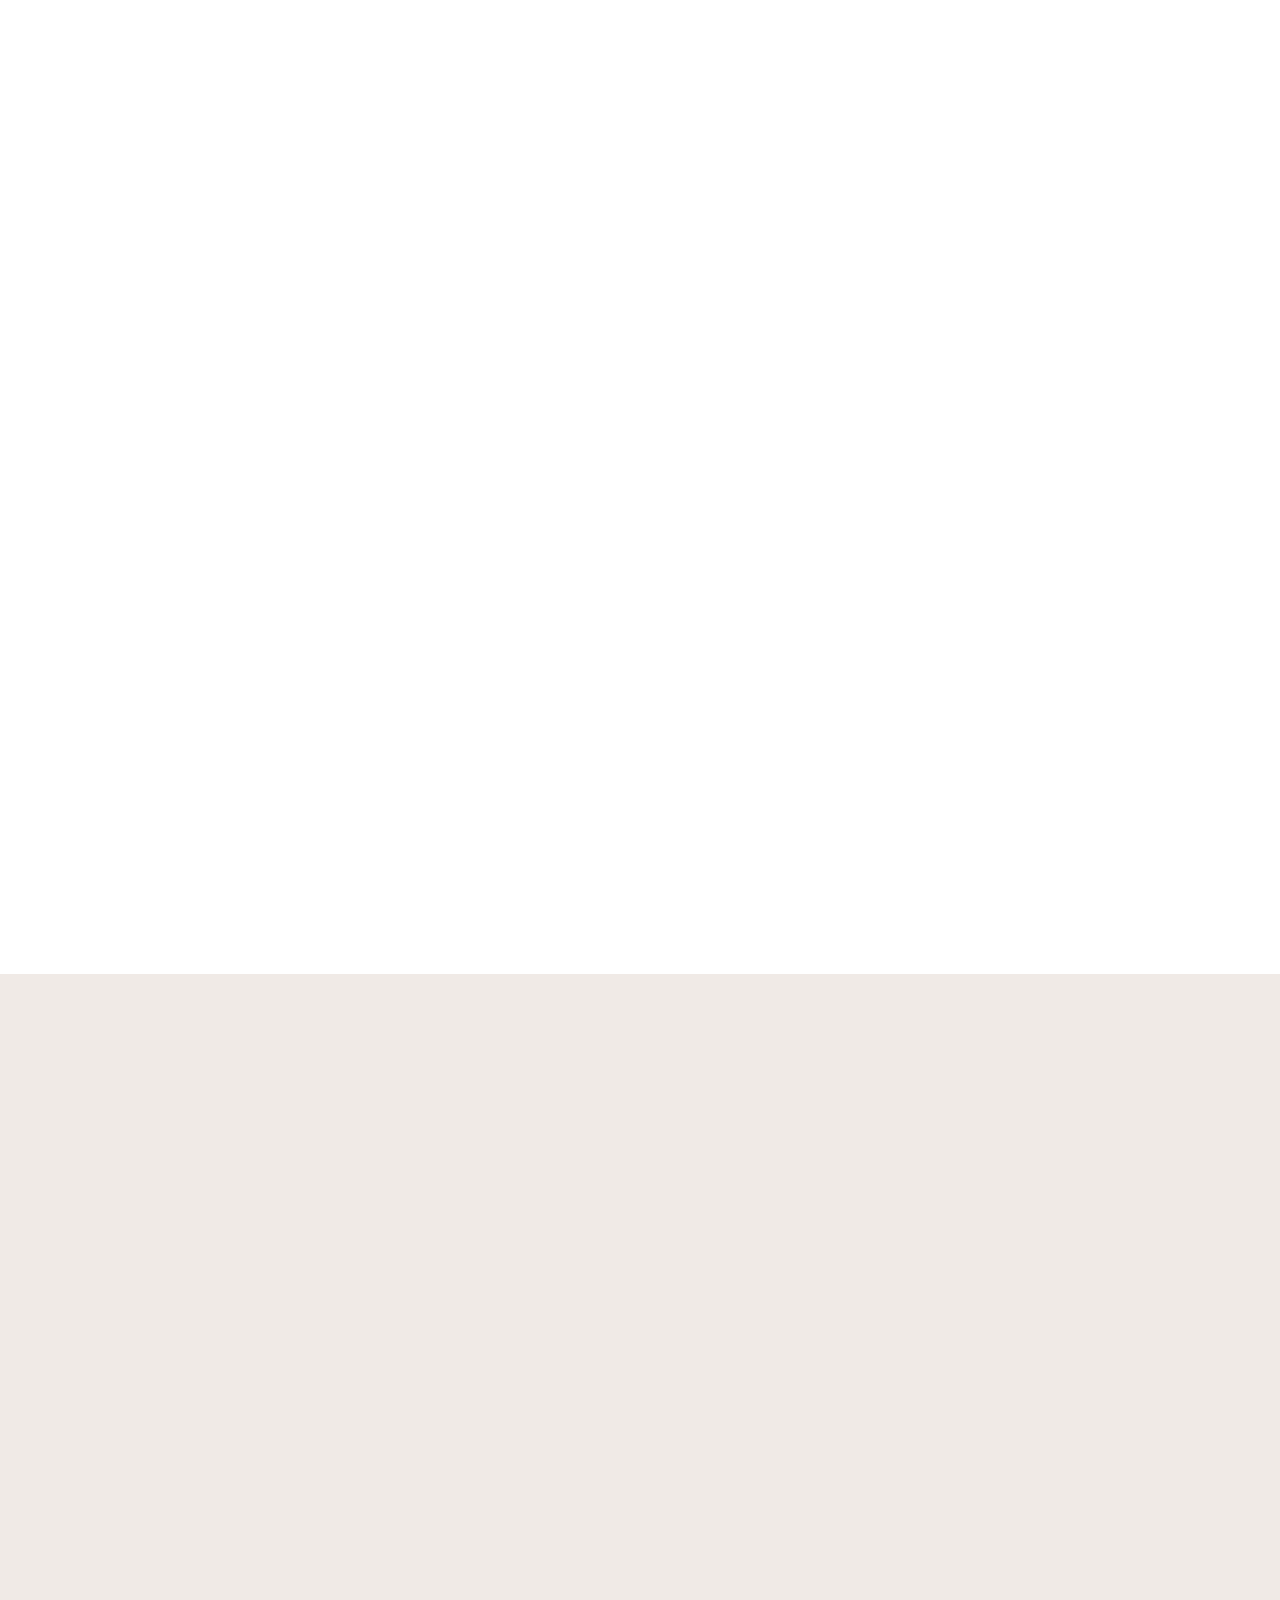
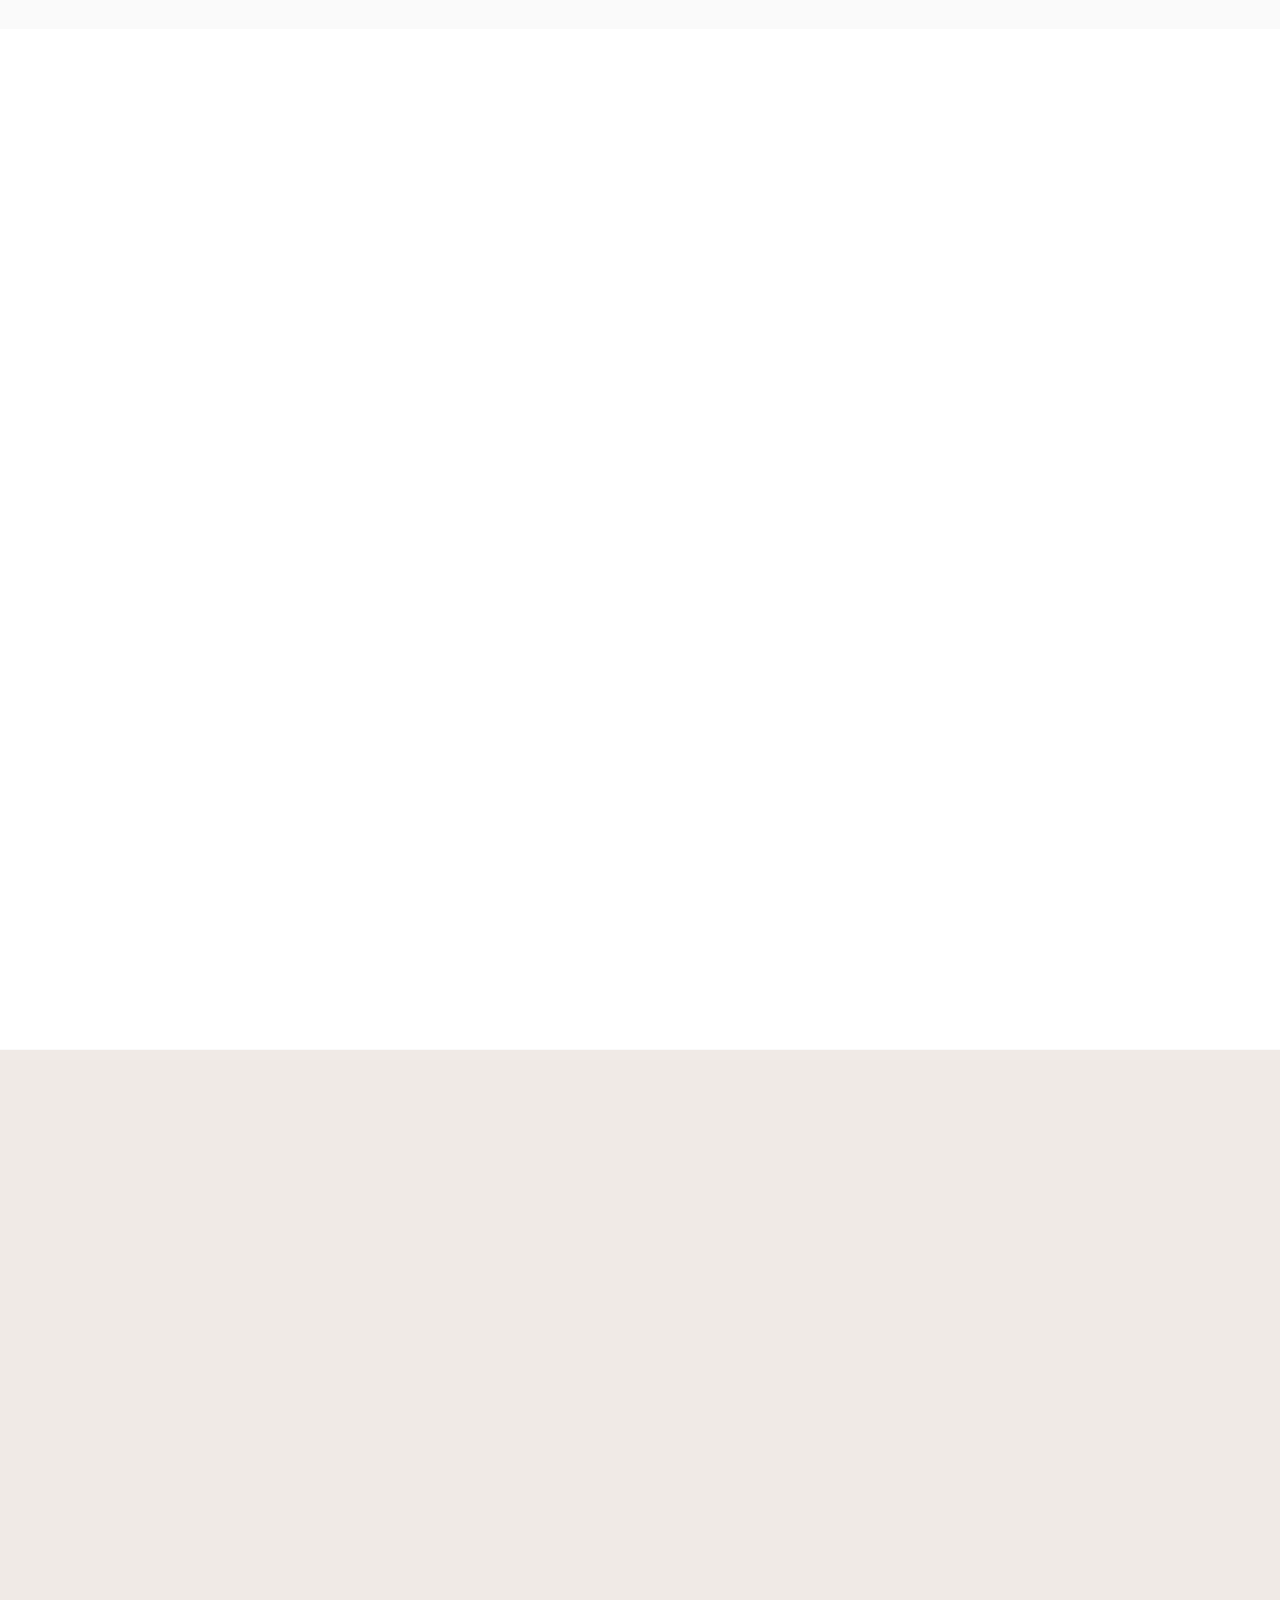
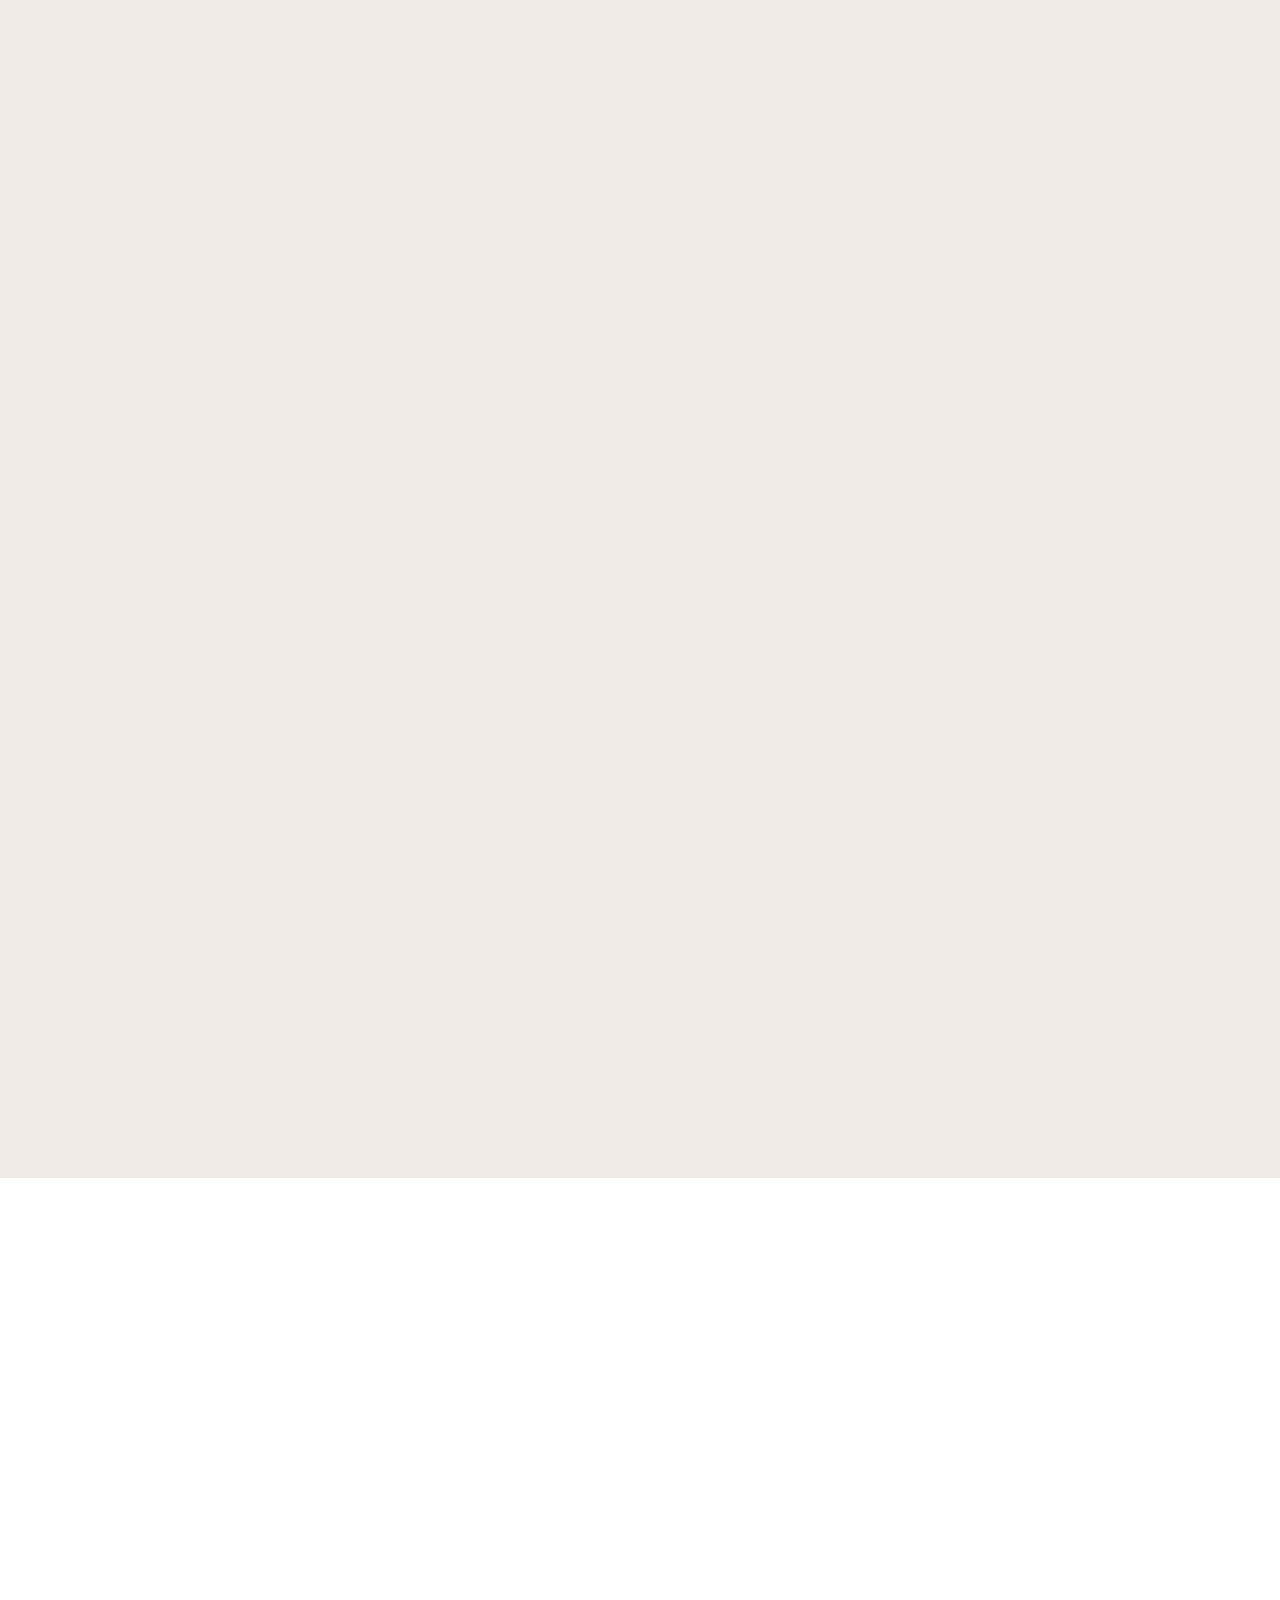
==== commit 5e28a846: "up" ====
--- a/index.html
+++ b/index.html
@@ -30,7 +30,7 @@
                 <ul class="nav-lista">
                     <li><a href="#sobre" class="nav-link">Sobre Mim</a></li>
                     <li><a href="#tratamentos" class="nav-link">Tratamentos</a></li>
-                    <li><a href="#experiencia" class="nav-link">A Experiência</a></li>
+                    <li><a href="#experiencia" class="nav-link">A Clínica</a></li>
                     <li><a href="#resultados" class="nav-link">Resultados</a></li>
                     <li><a href="#faq" class="nav-link">FAQ</a></li>
                 </ul>
--- a/style/style.css
+++ b/style/style.css
@@ -193,6 +193,104 @@
 
 .menu-toggle {
     display: none;
+}
+
+/* ==========================================================================
+   2.1 MEDIA QUERIES DO HEADER / MENU MOBILE
+   ========================================================================== */
+@media (width <=1024px) {
+    .container-nav {
+        padding: 1rem clamp(1rem, 3vw, 2rem);
+    }
+}
+
+@media (width <=768px) {
+
+    /* Mostra o botão Hambúrguer */
+    .menu-toggle {
+        display: flex;
+        flex-direction: column;
+        justify-content: center;
+        gap: 6px;
+        width: 40px;
+        height: 40px;
+        z-index: 1001;
+    }
+
+    .menu-toggle .linha {
+        display: block;
+        width: 28px;
+        height: 2px;
+        background-color: var(--cor-primaria);
+        transition: transform 0.4s cubic-bezier(0.4, 0, 0.2, 1), opacity 0.3s ease;
+        transform-origin: center;
+    }
+
+    /* Animação do X */
+    .menu-toggle[aria-expanded="true"] .linha:nth-child(1) {
+        transform: translateY(4px) rotate(45deg);
+    }
+
+    .menu-toggle[aria-expanded="true"] .linha:nth-child(2) {
+        transform: translateY(-4px) rotate(-45deg);
+    }
+
+    /* Esconde o menu e prepara para abrir na lateral */
+    .nav-menu {
+        position: fixed;
+        top: 0;
+        right: -100%;
+        width: 100vw;
+        height: 100dvh;
+        background-color: var(--cor-fundo-suave);
+        flex-direction: column;
+        justify-content: center;
+        align-items: center;
+        transition: right 0.5s cubic-bezier(0.4, 0, 0.2, 1);
+        z-index: 1000;
+    }
+
+    .nav-menu.ativo {
+        right: 0;
+    }
+
+    .nav-lista {
+        flex-direction: column;
+        align-items: center;
+        gap: 2rem;
+        margin-bottom: 3rem;
+    }
+
+    .nav-link {
+        font-size: 1.5rem;
+        font-family: var(--fonte-titulos);
+    }
+
+    .btn-cta-nav {
+        max-width: 320px;
+        font-size: 1.125rem;
+        padding: 1rem 2rem;
+    }
+}
+
+@media (width <=360px) {
+    .container-nav {
+        padding: 0.8rem 1rem;
+    }
+
+    .logo-img {
+        max-width: 130px;
+    }
+
+    .nav-link {
+        font-size: 1.25rem;
+    }
+
+    .btn-cta-nav {
+        padding: 0.8rem;
+        font-size: 1rem;
+        max-width: 280px;
+    }
 }
 
 /* ==========================================================================
